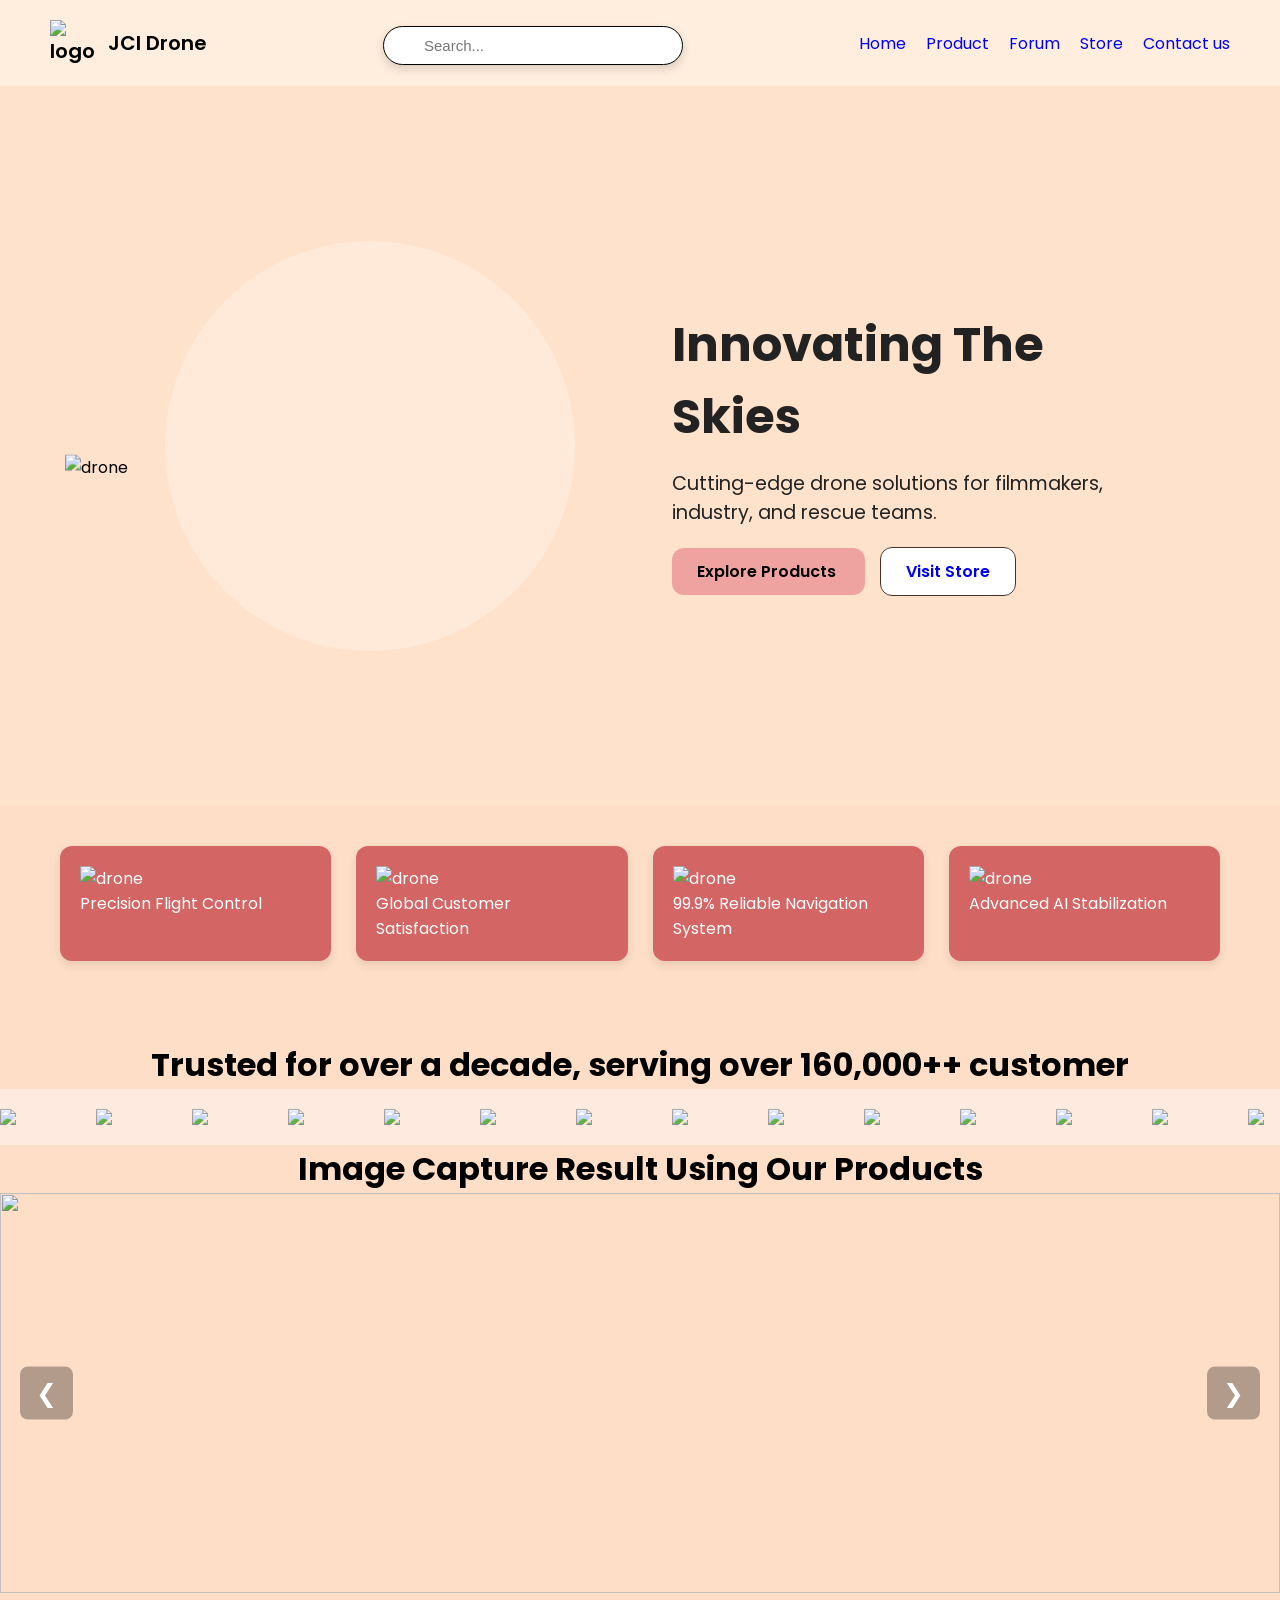
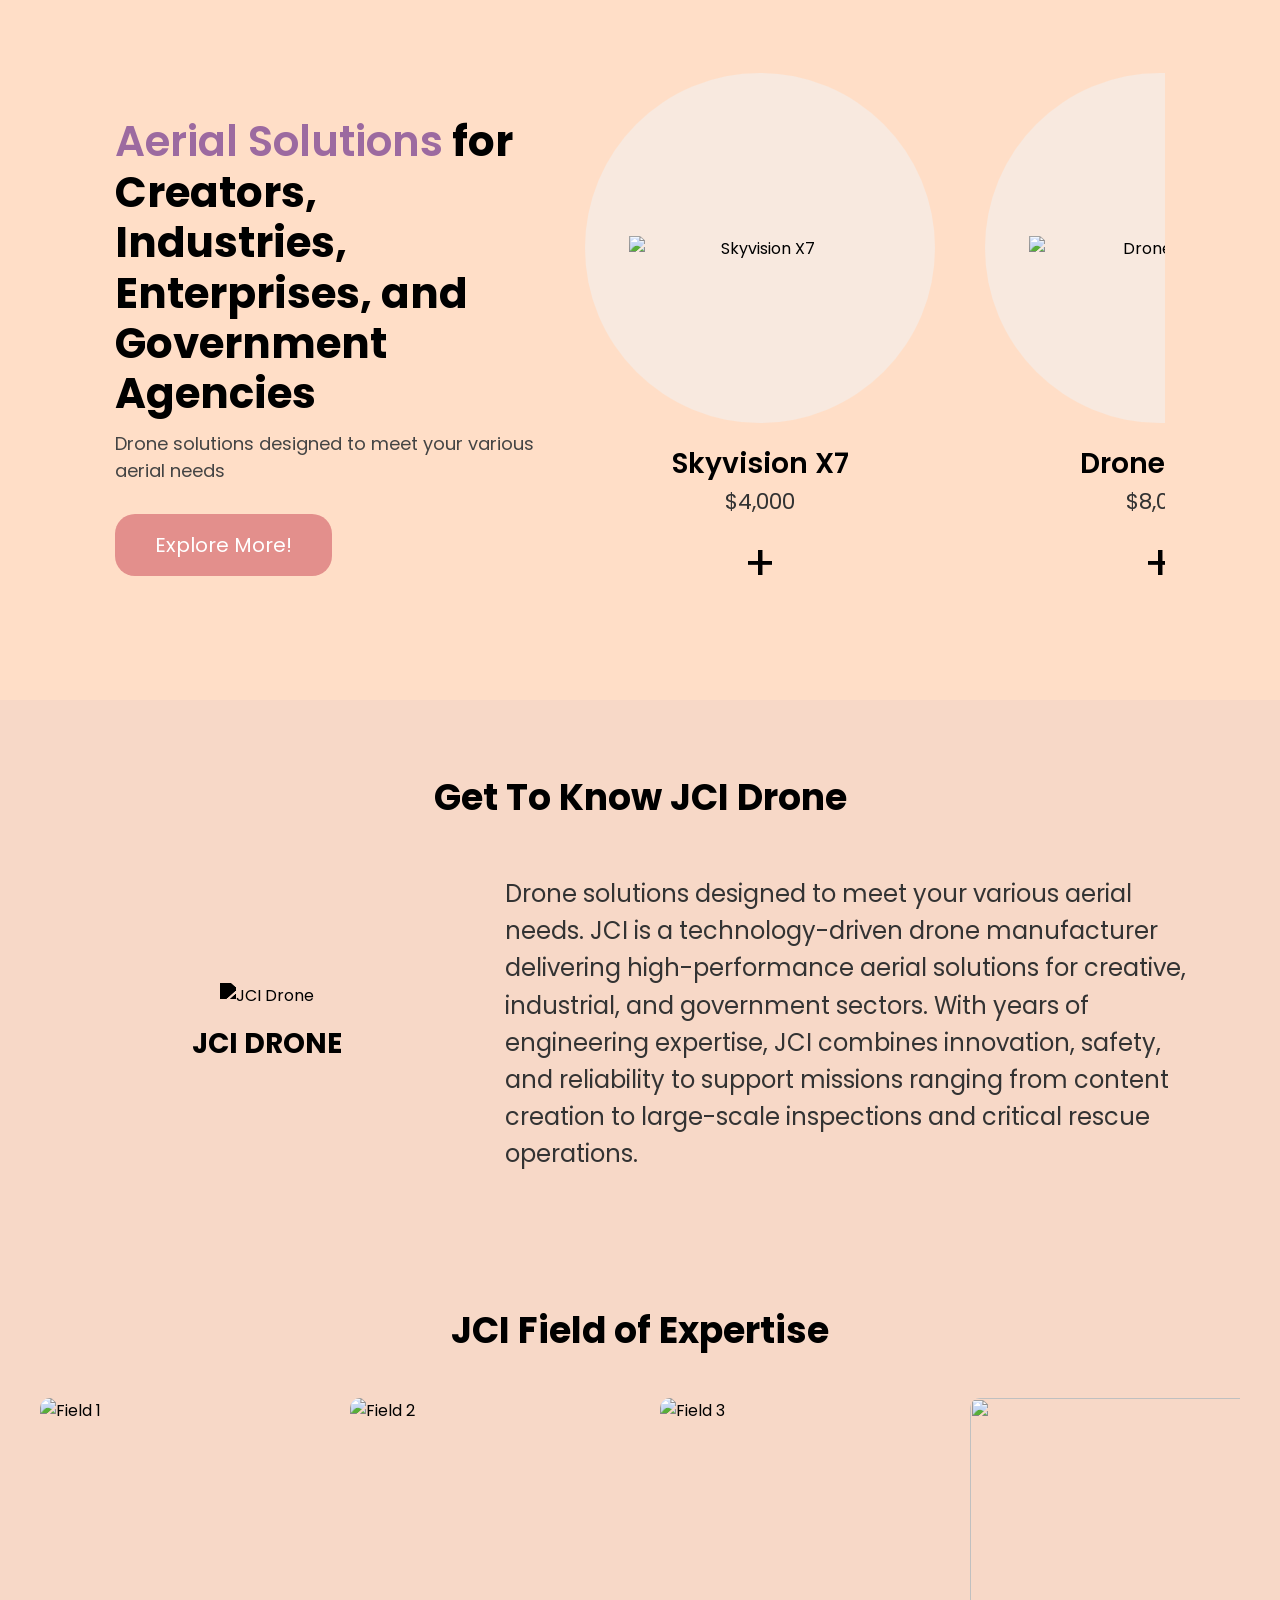
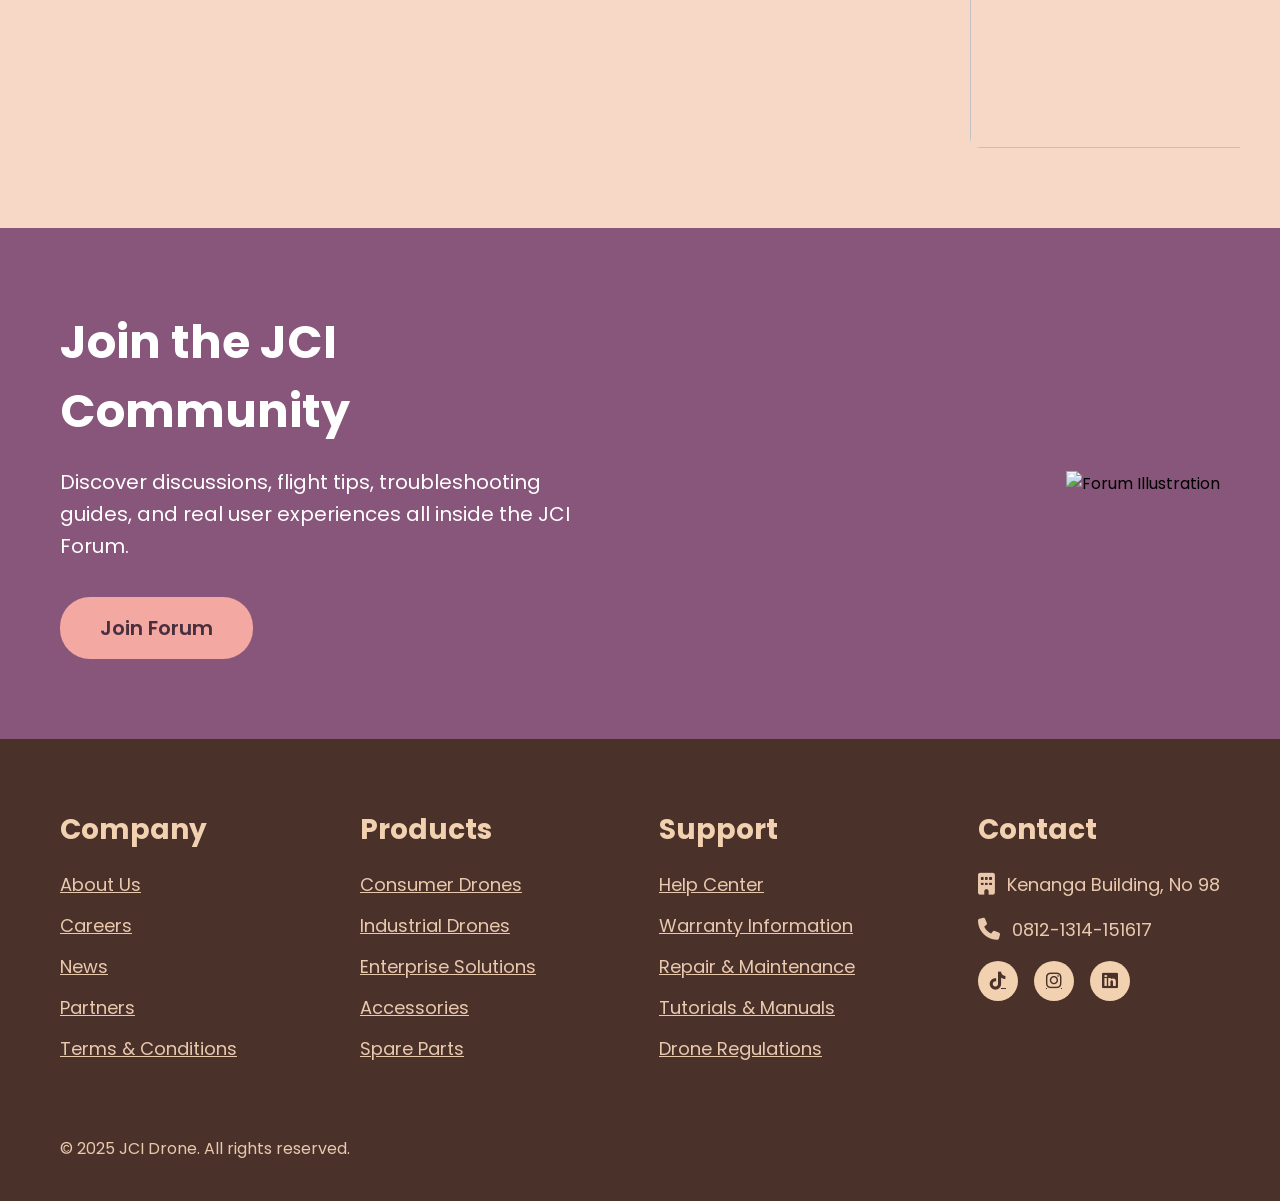
==== index.html @ e33dcf26 "Add files via upload" ====
<!DOCTYPE html>
<html lang="en">
<head>
    <meta charset="UTF-8">
    <meta name="viewport" content="width=device-width, initial-scale=1.0">
    <title>JCI Drone - Zahra</title>

    <link rel="stylesheet" href="style.css">
    <link rel="stylesheet" href="https://cdnjs.cloudflare.com/ajax/libs/font-awesome/6.5.0/css/all.min.css">
    <link rel="preconnect" href="https://fonts.googleapis.com">
    <link rel="preconnect" href="https://fonts.gstatic.com" crossorigin>
    <link href="https://fonts.googleapis.com/css2?family=Poppins:ital,wght@0,100;0,200;0,300;0,400;0,500;0,600;0,700;0,800;0,900;1,100;1,200;1,300;1,400;1,500;1,600;1,700;1,800;1,900&display=swap" rel="stylesheet">

</head>
<body>
    <nav class="navbar">
        <a href="index.html" class="logo">
            <img src="Asset/logodronewbg.png" alt="logo" width="50">
            JCI Drone
        </a>

        <input type="text" placeholder="Search..." class="search-bar">

        <ul class="navbar-nav" id="navbar">
            <li><a href="index.html" class="nav"> Home </a></li>
            <li><a href="product.html" class="nav"> Product </a></li>
            <li><a href="forum.html" class="nav"> Forum </a></li>
            <li><a href="store.html" class="nav"> Store </a></li>
            <li><a href="contactus.html" class="nav"> Contact us </a></li>
        </ul>

        <div class="toggle-menu" id="toggle-menu">
            <span></span>
            <span></span>
            <span></span>
        </div>
    </nav>

    <section class="hero-section">
        <div class="hero-left">
            <div class="circle-bg">
                <img src="Asset/dronewbg.png" class="hero-drone" alt="drone"> 
            </div>
        </div>

        <div class="hero-right">
            <h1>Innovating The Skies</h1>
            <p>Cutting-edge drone solutions for filmmakers, industry, and rescue teams.</p>
            <div class="hero-buttons">
                <a href="product.html" class="btn-primary"> Explore Products </a>
                <a href="store.html" class="btn-secondary"> Visit Store </a>
            </div>
        </div>
    </section>

    <div class="card-container">
        <div class="card">
            <img src="Asset/Icon Drone.png" class="card-drone" alt="drone">
            <p>Precision Flight Control</p>
        </div>
        <div class="card">
            <img src="Asset/icon star.png" class="card-drone" alt="drone">
            <p>Global Customer Satisfaction</p>
        </div>
        <div class="card">
            <img src="Asset/icon navigation.png" class="card-drone" alt="drone">
            <p>99.9% Reliable Navigation System</p>
        </div>
        <div class="card">
            <img src="Asset/icon stabilization.png" class="card-drone" alt="drone">
            <p>Advanced AI Stabilization</p>
        </div>
    </div>

    <div class="header-brand">
        <h1>Trusted for over a decade, serving over 160,000++ customer</h1>
        <br>
    </div>

    <div class="logo-scroll">
        <div class="scroll-track">
            <img src="Asset/logo 2.jpg">
            <img src="Asset/logo 3.jpg">
            <img src="Asset/logo 4.jpg">
            <img src="Asset/logo 5.jpg">
            <img src="Asset/logo 6.jpg">

            <img src="Asset/logo 2.jpg">
            <img src="Asset/logo 3.jpg">
            <img src="Asset/logo 4.jpg">
            <img src="Asset/logo 5.jpg">
            <img src="Asset/logo 6.jpg">

            <img src="Asset/logo 2.jpg">
            <img src="Asset/logo 3.jpg">
            <img src="Asset/logo 4.jpg">
            <img src="Asset/logo 5.jpg">
            <img src="Asset/logo 6.jpg">

            <img src="Asset/logo 2.jpg">
            <img src="Asset/logo 3.jpg">
            <img src="Asset/logo 4.jpg">
            <img src="Asset/logo 5.jpg">
            <img src="Asset/logo 6.jpg">
        </div>
    </div>

    <div class="header-brand">
        <h1>Image Capture Result Using Our Products</h1>
        <br>
    </div>

    <div class="image-slider">
        <button class="prev">❮</button>
        <img id="sliderImage" src="Asset/hasil foto drone 2.jpg">
        <button class="next">❯</button>
    </div>

    <section class="aerial-section">
        <div class="left-content">
            <h2><span>Aerial Solutions</span> for<br>
                Creators, Industries,<br>
                Enterprises, and<br>
                Government Agencies
            </h2>

            <p class="subtitle">
                Drone solutions designed to meet your various aerial needs
            </p>
            
            <a href="product.html" class="explore-btn">Explore More!</a>
        </div>
        
        <div class="product-slider">
            <div class="product-item">
                <div class="product-circle">
                    <img src="Asset/productdronewbg.png" alt="Skyvision X7">
                </div>

                <h3>Skyvision X7</h3>

                <p class="price">$4,000</p>
                
                <div class="plus-btn"> + </div>
            </div>

            <div class="product-item">
                <div class="product-circle">
                    <img src="Asset/productdrone3wbg.png" alt="Drone BS-9">
                </div>

                <h3>Drone BS-9</h3>

                <p class="price">$8,000</p>

                <div class="plus-btn"> + </div>
            </div>
        </div>
    </section>

    <section class="know-section">
        <h2 class="know-title">Get To Know JCI Drone</h2>
        
            <div class="know-content">
                <div class="know-left">
                    <img src="Asset/logodronewbg.png" alt="JCI Drone" class="know-icon">
                    <h3>JCI DRONE</h3>
                </div>

                <div class="know-right">
                    <p>
                        Drone solutions designed to meet your various aerial needs.
                        JCI is a technology-driven drone manufacturer delivering
                        high-performance aerial solutions for creative, industrial,
                        and government sectors. With years of engineering expertise,
                        JCI combines innovation, safety, and reliability to support
                        missions ranging from content creation to large-scale inspections
                        and critical rescue operations.
                    </p>
                </div>

            </div>
    </section>

    <section class="expertise-section">

        <h2 class="expertise-title">JCI Field of Expertise</h2>

        <div class="expertise-slider">

            <div class="expertise-item" onclick="openModal(1)">
                <img src="Asset/drone agriculture.jpg" alt="Field 1">
            </div>

            <div class="expertise-item" onclick="openModal(2)">
                <img src="Asset/drone filming.jpeg" alt="Field 2">
            </div>

            <div class="expertise-item" onclick="openModal(3)">
                <img src="Asset/drone industrial.jpg" alt="Field 3">
            </div>

            <div class="expertise-item" onclick="openModal(4)">
                <img src="Asset/drone mapping.jpeg"Field 4">
            </div>

            <div class="expertise-item" onclick="openModal(5)">
                <img src="Asset/drone rescue.jpg" alt="Field 5">
            </div>
        </div>
    </section>

    <div id="expertiseModal" class="modal">
        <div class="modal-content">
            <span class="close" onclick="closeModal()">&times;</span>
            <p id="modalText">Lorem ipsum...</p>
        </div>
    </div>

    <section class="join-community">
        <div class="join-wrapper">
            <div class="join-left">
                <img src="Asset/forum foto.jpg" alt="Forum Illustration">
            </div>

            <div class="join-right">
                <h2>Join the JCI Community</h2>
                <p>
                    Discover discussions, flight tips, troubleshooting guides, 
                    and real user experiences all inside the JCI Forum.
                </p>
                <a href="forum.html" class="join-btn">Join Forum</a>
            </div>
        </div>
    </section>

    <footer class="footer">
        <div class="footer-container">
            <div class="footer-column">
                <h3>Company</h3>
                <a href="#">About Us</a>
                <a href="#">Careers</a>
                <a href="#">News</a>
                <a href="#">Partners</a>
                <a href="#">Terms & Conditions</a>
            </div>

            <div class="footer-column">
                <h3>Products</h3>
                <a href="#">Consumer Drones</a>
                <a href="#">Industrial Drones</a>
                <a href="#">Enterprise Solutions</a>
                <a href="#">Accessories</a>
                <a href="#">Spare Parts</a>
            </div>

            <div class="footer-column">
                <h3>Support</h3>
                <a href="#">Help Center</a>
                <a href="#">Warranty Information</a>
                <a href="#">Repair & Maintenance</a>
                <a href="#">Tutorials & Manuals</a>
                <a href="#">Drone Regulations</a>
            </div>

            <div class="footer-column contact">
                <h3>Contact</h3>

                <div class="contact-item">
                    <i class="fas fa-building"></i>
                    <span>Kenanga Building, No 98</span>
                </div>

                <div class="contact-item">
                    <i class="fas fa-phone"></i>
                    <span>0812-1314-151617</span>
                </div>

                <div class="social-icons">
                    <a href="#"><i class="fab fa-tiktok"></i></a>
                    <a href="#"><i class="fab fa-instagram"></i></a>
                    <a href="#"><i class="fab fa-linkedin"></i></a>
                </div>
            </div>
        </div>
        
        <p class="copyright">© 2025 JCI Drone. All rights reserved.</p>
    </footer>


    <script src="main.js"></script>
</body>
</html>
---- style.css ----
*{
    margin: 0;
    padding: 0;
    box-sizing: border-box;
}

.navbar{
    background-color: #ffeede;
    display: flex;
    justify-content: space-between;
    align-items: center;
    gap: 50px;
    padding: 20px 50px;
    position: relative;
    z-index: 9999;
}

a {
    text-decoration: none;
}

.logo {
    display: flex;
    align-items: center;
    gap: 8px;
    font-family: "Poppins", sans-serif;
    font-size: 20px;
    font-weight: 600;
    color: black;
}

.search-bar {
    padding: 10px 15px 10px 40px;
    width: 300px;
    border-radius: 30px;
    border: 1px solid #000;
    outline: none;
    background: url('Asset/iconSearch.png') no-repeat 12px center;
    background-color: white;
    background-size: 18px;
    box-shadow: 0 4px 10px rgba(0,0,0,0.15);
    margin-top: 5px;
}

.navbar-nav {
    list-style: none;
    display: flex;
    align-items: center;
    gap: 20px;
}

.toggle-menu{
    display: none;
}

.hero-section {
    display: flex;
    align-items: center;
    justify-content: space-between;
    padding: 5rem 9%;
    min-height: 80vh;
    position: relative;

    background-image: url('Asset/background.jpg');
    background-size: cover;
    background-position: center;
    position: relative;
    z-index: 1;
}

.hero-section::after {
    content: "";
    position: absolute;
    inset: 0;
    background: rgba(255, 232, 212, 0.4);
    backdrop-filter: blur(1px);
    z-index: 1;
}

.hero-left{
    width: 50%;
    position: relative;
    z-index: 2;
}

.circle-bg {
    width: 410px;
    height: 410px;
    background: rgba(255,255,255,0.25);
    border-radius: 50%;
    position: absolute;
    left: 50px;
    top: 50%;
    transform: translateY(-50%);
}

.hero-drone {
  position: absolute;
  left: -100px;
  top: 55%;
  transform: translateY(-50%);
  width: 600px;
  object-fit: contain;
  z-index: 3;
}

.hero-right {
  width: 50%;
  z-index: 2;
  padding-left: 2rem;
  color: #222;
}

.hero-right h1 {
  font-size: 3rem;
  font-weight: 700;
  margin-bottom: 1rem;
}

.hero-right p {
  font-size: 1.2rem;
  max-width: 450px;
  margin-bottom: 2rem;
}

.btn-primary {
    background: #d46565;
    padding: 12px 25px;
    border-radius: 12px;
    color: white;
    font-weight: 600;
    margin-right: 15px;
}

.btn-secondary {
    background: white;
    border: 1px solid #483129;
    padding: 12px 25px;
    border-radius: 12px;
    font-weight:600;
}

body {
    margin: 0;
    background: #ffdec7;
    font-family: "Poppins", sans-serif;
    align-items: center;
}

.card-container{
  display: grid;
  grid-template-columns: repeat(4, 1fr); 
  gap: 25px;
  max-width: 1200px;
  margin: 40px auto 80px auto;
  padding: 0 20px;

}

.card {
  background-color: #d46565;
  border-radius: 12px;
  padding: 20px;
  box-shadow: 0px 4px 10px rgba(0,0,0,0.1);
  color: white;
}

.card-content{
  padding: 10px;
}

.card-content h3{
  font-size: 28px;
  margin-bottom: 8px;
}

.card-content p {
  color: white;
  font-size: 15px;
  line-height: 1.3;
}

.header-brand{
  width: 100%;
  display: flex;
  justify-content: center;
  align-items: center;     
  text-align: center;
  font-family: "Poppins", sans-serif;
}

.logo-scroll {
  overflow: hidden;
  width: 100%;
  background: #FFEAE0;
  padding: 20px 0;
}

.scroll-track {
  display: flex;
  gap: 80px;
  animation: scroll 15s linear infinite;
}

.scroll-track img {
  width: 120px;
  height: auto;
  opacity: .9;
  transition: .2s;
}

.scroll-track img:hover {
  transform: scale(1.1);
  opacity: 1;
}

@keyframes scroll {
  0% { transform: translateX(0); }
  100% { transform: translateX(-50%); }
}


.image-slider {
  width: 100%;
  height: 400px;
  position: relative;
}

.image-slider img {
  width: 100%;
  height: 100%;
  object-fit: cover;
  transition: .3s;
}

.image-slider button {
  position: absolute;
  top: 50%;
  transform: translateY(-50%);
  padding: 12px 16px;
  background: rgba(0,0,0,.3);
  border: none;
  color: white;
  font-size: 25px;
  cursor: pointer;
  border-radius: 8px;
}

.prev {
    left: 20px;
}

.next{
    right: 20px;
}

.left-content {
    max-width: 420px;
    flex: 1;
}

.left-content h2 {
    font-size: 42px;
    line-height: 1.2;
    color: #000;
}

.left-content h2 span {
    color: #9c6aa0;
    font-weight: 600;
}

.subtitle {
    margin-top: 25px;
    font-size: 20px;
    color: #444;
}

.explore-btn {
    display: inline-block;
    margin-top: 30px;
    background: #e38f8c;
    padding: 16px 40px;
    border-radius: 20px;
    color: white;
    font-size: 20px;
    text-decoration: none;
    transition: 0.3s;
}

.explore-btn:hover {
    background: #d27674;
}

.product-slider {
    display: flex;
    overflow-x: auto;
    gap: 50px;
    scroll-snap-type: x mandatory;
    padding-bottom: 20px;
    width: 60%;
    flex: 1;
}

.product-slider::-webkit-scrollbar {
    display: none;
}

/* ====== PRODUCT ITEM ====== */
.product-item {
    text-align: center;
    scroll-snap-align: center;
    min-width: 350px;
}

.product-circle {
    background: #f8e9df;
    width: 350px;
    height: 350px;
    border-radius: 50%;
    display: flex;
    justify-content: center;
    align-items: center;
    overflow: hidden;
    transition: 0.3s ease;
}

.product-circle img {
    width: 75%;
    transition: 0.4s ease;
}

.product-circle:hover {
    transform: scale(1.05);
    box-shadow: 0 10px 25px rgba(0,0,0,0.15);
}

.product-circle:hover img {
    transform: scale(1.15);
}

.product-item h3 {
    margin-top: 20px;
    font-size: 28px;
    font-weight: 600;
}

.price {
    font-size: 22px;
    color: #333;
}

.plus-btn {
    font-size: 48px;
    margin-top: 10px;
    cursor: pointer;
    transition: 0.3s;
}

.plus-btn:hover {
    transform: scale(1.2);
}

.aerial-section {
    display: flex;
    justify-content: space-between;
    align-items: center;
    gap: 50px;
    padding: 80px 9%;
}

.know-section {
    background: #f7d8c7;
    padding: 70px 80px;
}

.know-title {
    text-align: center;
    font-size: 36px;
    font-weight: 700;
    margin-bottom: 50px;
}

.know-content {
    display: flex;
    align-items: center;
    gap: 50px;
}

.know-left {
    text-align: center;
    width: 35%;
}

.know-icon {
    width: 260px;
    max-width: 100%;
    filter: brightness(0);
}

.know-left h3 {
    font-size: 28px;
    margin-top: 15px;
    font-weight: 700;
}

.know-right {
    width: 65%;
}

.know-right p {
    font-size: 24px;
    line-height: 1.55;
    color: #333;
}

.expertise-section {
    background: #f7d8c7;
    padding: 60px 40px;
}

.expertise-title {
    text-align: center;
    font-size: 36px;
    font-weight: 700;
    margin-bottom: 40px;
}

.expertise-slider {
    display: flex;
    overflow-x: auto;
    gap: 30px;
    scroll-snap-type: x mandatory;
    padding-bottom: 20px;
}

.expertise-slider::-webkit-scrollbar {
    display: none;
}

.expertise-item {
    min-width: 280px;
    height: 350px;
    scroll-snap-align: center;
    border-radius: 10px;
    overflow: hidden;
    cursor: pointer;
    transition: 0.3s ease;
}

.expertise-item img {
    width: 100%;
    height: 100%;
    object-fit: cover;
    transition: 0.3s;
}

.expertise-item:hover img {
    transform: scale(1.08);
}

.modal {
    position: fixed;
    top: 0;
    left: 0;
    width: 100%;
    height: 100%;
    display: none;
    justify-content: center;
    align-items: center;
    background: rgba(0,0,0,0.6);
    backdrop-filter: blur(3px);
    z-index: 999;
}

.modal-content {
    width: 80%;
    max-width: 500px;
    background: white;
    padding: 25px;
    border-radius: 14px;
    text-align: center;
    animation: popIn 0.3s ease;
}

@keyframes popIn {
    from { transform: scale(0.7); opacity: 0; }
    to { transform: scale(1); opacity: 1; }
}

.close {
    font-size: 32px;
    float: right;
    cursor: pointer;
    margin-top: -10px;
}

.join-community {
    background: #87567A;
    padding: 80px 60px;
}

.join-wrapper {
    display: flex;
    align-items: center;
    justify-content: space-between;
    gap: 40px;
    max-width: 1300px;
    margin: auto;
    flex-direction: row-reverse;
}

.join-left img {
    width: 100%;
    max-width: 520px;
    object-fit: cover;
}

.join-right {
    color: white;
    max-width: 550px;
}

.join-right h2 {
    font-size: 46px;
    font-weight: 700;
    margin-bottom: 20px;
}

.join-right p {
    font-size: 20px;
    line-height: 1.6;
    margin-bottom: 35px;
}

.join-btn {
    display: inline-block;
    background: #F3A9A1;
    color: #4a2f3f;
    padding: 16px 40px;
    border-radius: 30px;
    font-size: 20px;
    font-weight: 600;
    text-decoration: none;
    transition: 0.3s ease;
}

.join-btn:hover {
    background: #f8b8b0;
}

.footer {
    background: #4A322A;
    padding: 70px 60px 40px;
    color: #E9C8AE;
    font-family: 'Poppins', sans-serif;
}

.footer-container {
    display: flex;
    justify-content: space-between;
    flex-wrap: wrap;
    max-width: 1300px;
    margin: auto;
    gap: 60px;
}

.footer-column h3 {
    font-size: 28px;
    font-weight: 700;
    margin-bottom: 20px;
    color: #F2D1B0;
}

.footer-column a {
    display: block;
    margin-bottom: 14px;
    color: #E9C8AE;
    text-decoration: underline;
    font-size: 18px;
    transition: 0.25s ease;
}

.footer-column a:hover {
    color: #ffffff;
}

.contact-item {
    display: flex;
    align-items: center;
    gap: 12px;
    margin-bottom: 18px;
    font-size: 18px;
}

.contact-item i {
    font-size: 22px;
}

.social-icons {
    display: flex;
    gap: 16px;
    margin-top: 10px;
}

.social-icons a {
    width: 40px;
    height: 40px;
    background: #F2D1B0;
    color: #4A322A;
    display: flex;
    justify-content: center;
    align-items: center;
    border-radius: 50%;
    font-size: 18px;
    transition: 0.3s ease;
}

.social-icons a:hover {
    transform: scale(1.1);
    background: #fff2e6;
}

.footer .copyright {
    text-align: left;
    margin-top: 60px;
    font-size: 16px;
    color: #E9C8AE;
}

.info-item i {
    margin-right: 10px;
    color: #444;
    font-size: 18px;
}

/* .contact-container {
    display: flex;
    min-height: 100vh;
}

.contact-left {
    width: 50%;
    padding: 70px 60px;
}

.contact-left h1 {
    font-size: 55px;
    margin: 0;
}

.contact-left p {
    font-size: 20px;
    margin-top: 15px;
}

.info-item {
    margin-top: 18px;
    font-size: 18px;
}

.sub-title {
    margin-top: 40px;
    font-size: 28px;
}

.sub-desc {
    font-size: 18px;
    margin-top: 8px;
}

.contact-right {
    width: 50%;
    background: #7B4F73;
    color: white;
    padding: 60px;
    border-radius: 30px 0 0 30px;
}

.contact-right h2 {
    font-size: 45px;
    margin: 0;
}

.contact-right p {
    margin-top: 10px;
    font-size: 20px;
    opacity: 0.9;
}

form {
    margin-top: 35px;
}

.row {
    display: flex;
    gap: 15px;
}

input, select, textarea {
    width: 100%;
    padding: 14px;
    border-radius: 12px;
    border: none;
    margin-top: 18px;
    font-size: 16px;
    font-family: inherit;
}

textarea {
    height: 140px;
    resize: none;
}

.tos {
    display: flex;
    align-items: center;
    margin-top: 15px;
}

.submit-btn {
    width: 100%;
    margin-top: 22px;
    padding: 16px;
    background: #F3B8A4;
    color: #000;
    font-weight: bold;
    border-radius: 14px;
    border: none;
    cursor: pointer;
    font-size: 17px;
}

.submit-btn:hover {
    opacity: 0.9;
}

.tos-info {
    margin-top: 15px;
    font-size: 14px;
    opacity: 0.8;
} */

/* .contact-container {
    display: flex;
    justify-content: space-between;
    gap: 40px;
}

/* LEFT SIDE */
/* .left-side {
    width: 45%;
} */

/* .left-side h1 {
    font-size: 50px;
    font-weight: 700;
}

.left-side p {
    margin: 10px 0 20px;
    font-size: 16px;
}

.info {
    margin-bottom: 12px;
    font-size: 16px;
    display: flex;
    align-items: center;
    gap: 10px;
}

.info i {
    font-size: 18px;
}

.sub-info {
    margin-top: 40px;
    display: flex;
    justify-content: space-between;
}

.sub-info div {
    width: 45%;
}

.sub-info h3 {
    font-size: 20px;
    margin-bottom: 8px;
}

/* FORM BOX */
/* .form-box {
    width: 45%;
    background: #744b75;
    padding: 40px;
    border-radius: 25px;
    color: white;
} */

/* .form-box h2 {
    font-size: 35px;
}

.row {
    display: flex;
    gap: 15px;
    margin-top: 20px;
}

.row.single {
    flex-direction: column;
}

input, textarea {
    width: 100%;
    padding: 15px;
    border-radius: 30px;
    border: none;
    font-size: 15px;
} */

/* textarea {
    border-radius: 20px;
    height: 120px;
    margin-top: 20px;
}

.char-count {
    text-align: right;
    margin-top: 5px;
    font-size: 13px;
} */

/* .check {
    display: flex;
    align-items: center;
    gap: 10px;
    margin: 20px 0;
} */

/* .submit-btn {
    width: 100%;
    padding: 15px;
    border-radius: 30px;
    border: none;
    background: #f4b7a1;
    font-size: 18px;
    cursor: pointer;
    margin-top: 10px;
} */

/* .result {
    margin-top: 15px;
    font-weight: 600;
    text-align: center;
    display: block; 
    min-height: 20px; 
}  */

.contact-wrapper {
    display: flex;
    gap: 40px;
    max-width: 1200px;
    padding: 40px;
    margin: auto;
}

.contact-info {
    width: 45%;
}

.contact-info h1 {
    font-size: 36px;
    font-weight: 700;
}

.info-item {
    margin: 12px 0;
    font-size: 16px;
    display: flex;
    align-items: center;
    gap: 10px;
}

.highlight-box {
    background: #f0f5ff;
    padding: 18px;
    border-radius: 10px;
    margin-top: 20px;
}

.contact-card {
    width: 55%;
    padding: 30px;
    background: white;
    border-radius: 14px;
    box-shadow: 0 4px 15px rgba(0,0,0,0.1);
}

.input-group {
    margin-bottom: 15px;
    display: flex;
    flex-direction: column;
}

.input-group label {
    font-size: 14px;
    margin-bottom: 5px;
}

input, textarea {
    padding: 12px;
    border-radius: 8px;
    border: 1px solid #ccc;
    font-size: 15px;
}

textarea {
    height: 120px;
    resize: none;
}

.char-count {
    text-align: right;
    font-size: 13px;
    color: #666;
}

.checkbox {
    display: flex;
    align-items: center;
    gap: 8px;
    margin: 12px 0;
}

.btn-send {
    width: 100%;
    padding: 12px;
    background: #1a1a1a;
    color: white;
    font-size: 16px;
    border-radius: 8px;
    border: none;
    cursor: pointer;
}

.result {
    margin-top: 12px;
    font-weight: 600;
}

.warning {
  color: red;
  font-size: 12px;
  margin-top: 5px;
  display: block;
}


.location-section {
    background: #f8d2b7;
    padding: 80px 6%;
}

.location-container {
    display: flex;
    align-items: center;
    justify-content: space-between;
    gap: 60px;
    flex-wrap: wrap;
}

.map-box {
    flex: 1;
    min-width: 330px;
}

.map-box iframe {
    width: 100%;
    height: 420px;
    border: 0;
    border-radius: 25px;
    box-shadow: 0px 4px 20px rgba(0,0,0,0.1);
}

.location-text {
    flex: 1;
    min-width: 300px;
}

.location-text h3 {
    font-size: 22px;
    font-weight: 500;
    margin-bottom: 10px;
}

.location-text h1 {
    font-size: 42px;
    font-weight: 800;
    margin-bottom: 30px;
}

.see-map-btn {
    display: inline-block;
    background: white;
    padding: 15px 35px;
    border-radius: 50px;
    color: black;
    font-size: 18px;
    font-weight: 600;
    border: 2px solid #d4c4b9;
    transition: 0.25s ease;
}

.see-map-btn:hover {
    transform: translateY(-3px);
    box-shadow: 0px 6px 15px rgba(0,0,0,0.15);
}

.download-section {
  display: flex;
  justify-content: space-between;
  align-items: center;
  padding: 30px;
  gap: 15px;
}

.left-column h2 {
  font-size: 20px;
}

.left-column p {
  font-size: 14px;
  color: #555;
}

.store-buttons {
    display: flex;
    gap: 15px;
    flex-wrap: wrap;
}

.store-buttons img {
  width: 120px;
  cursor: pointer;
  transition: 0.2s;
}

.store-buttons img:hover {
  transform: scale(1.03);
}

.mockup {
  width: 60%;        
  max-width: 220px;  
}

.e-commerce {
    display: flex;
    align-items: center;
    padding: 25px;
}

.left-column h1 {
    font-size: 26px;
}

.left-column p {
    font-size: 14px;
    color: #555;
}

.store-buttons {
    margin-top: 20px;
    display: flex;
    gap: 25px;
    flex-wrap: wrap; 
}

.store-box {
    width: 180px;
    height: 100px;         
    border-radius: 12px;
    overflow: hidden;      
    cursor: pointer;
    box-shadow: 0 3px 10px rgba(0,0,0,0.1);
    transition: 0.2s;
}

.store-box img {
    width: 100%;
    height: 100%;
    object-fit: cover;    
}

.store-box span {
    font-size: 14px;
    font-weight: 600;
    color: #333;
}

.product-hero {
    position: relative;
    height: 100vh;
    overflow: hidden;
}

.hero-bg {
    background: url("bg.jpg") center/cover no-repeat;
    width: 100%;
    height: 100%;
    filter: brightness(80%);
    position: absolute;
}

.drone-slider {
    position: absolute;
    width: 70%;
    height: 70%;
    top: 50%;
    left: 50%;
    transform: translate(-50%, -50%);
    border-radius: 50%;
    background: rgba(255, 255, 255, 0.22);
    backdrop-filter: blur(5px);
    display: flex;
    justify-

.drone {
    position: absolute;
    width: 330px;
    opacity: 0;
    animation: slideCycle 0.9s infinite ease-in-out;
}

.d1 { animation-delay: 0s; }
.d2 { animation-delay: 0.3s; }
.d3 { animation-delay: 0.6s; }

@keyframes slideCycle {
    0% {
        transform: translateX(-250px) scale(0.3);
        opacity: 0;
    }
    20% {
        opacity: 1;
        transform: translateX(-100px) scale(0.6);
    }
    50% {
        opacity: 1;
        transform: translateX(0) scale(1);
    }
    80% {
        opacity: 1;
        transform: translateX(120px) scale(0.6);
    }
    100% {
        opacity: 0;
        transform: translateX(250px) scale(0.3);
    }
}
content: center;
    align-items: center;
}


.product-hero {
  position: relative;
  padding: 80px 0;
  overflow: hidden;
  background: #8b597b;
  color: #fff;
  font-family: "Inter", sans-serif;
}

.hero-inner {
  max-width: 1300px;
  margin: 0 auto;
  padding: 0 40px;
  display: flex;
  align-items: center;
  justify-content: space-between;
  gap: 60px;
}

.hero-media {
  flex: 1;
  position: relative;
}

.media-stage {
  position: relative;
}

.media-item.main {
  width: 100%;
  max-width: 580px;
  display: block;
  filter: drop-shadow(0 20px 40px rgba(0,0,0,0.6));
  animation: float 5s ease-in-out infinite;
}

.media-item.accent {
  position: absolute;
  width: 180px;
  opacity: 0.3;
  filter: blur(2px);
  animation: accentFloat 6s ease-in-out infinite;
}

.media-item.accent.a1 { top: -40px; right: -40px; }
.media-item.accent.a2 { bottom: -40px; left: -40px; }

@keyframes float {
  0%,100% { transform: translateY(0); }
  50% { transform: translateY(-12px); }
}

@keyframes accentFloat {
  0%,100% { transform: translateY(0) rotate(0deg); }
  50% { transform: translateY(10px) rotate(3deg); }
}

.hero-content {
  flex: 1;
}

.kicker {
  font-size: 14px;
  letter-spacing: 1.5px;
  color: white;
  text-transform: uppercase;
  display: block;
  margin-bottom: 8px;
}

.hero-title {
  font-size: 48px;
  font-weight: 700;
  margin-bottom: 20px;
  line-height: 1.1;
}

.hero-lead {
  font-size: 18px;
  color: #dfe3e6;
  margin-bottom: 24px;
  max-width: 420px;
}


.hero-features {
  display: flex;
  gap: 14px;
  margin: 24px 0;
  padding: 0;
  list-style: none;
}

.hero-features li {
  padding: 6px 12px;
  background: rgba(255,255,255,0.08);
  border-radius: 8px;
  font-size: 14px;
  backdrop-filter: blur(6px);
}

.hero-ctas {
  margin: 30px 0 20px;
  display: flex;
  gap: 16px;
}

.btn {
  padding: 12px 26px;
  border-radius: 10px;
  font-weight: 600;
  text-decoration: none;
  transition: 0.25s ease;
  display: inline-block;
}

.btn-primary {
  background: #efa3a0;
  color: #000;
}

.btn-primary:hover {
  background: #efa3a0;
}

.btn-outline {
  border: 1px solid #efa3a0;
  color: #efa3a0;
}

.btn-outline:hover {
  background: rgba(77,208,255,0.15);
}

.hero-meta {
  margin-top: 16px;
  font-size: 15px;
  opacity: 0.85;
  display: flex;
  gap: 18px;
}

.hero-meta .price {
  font-weight: 700;
}

.hero-decor .shape {
  position: absolute;
  border-radius: 50%;
  filter: blur(80px);
}

.shape-1 {
  width: 300px;
  height: 300px;
  background: #4dd0ff30;
  top: -140px;
  left: -120px;
}

.shape-2 {
  width: 260px;
  height: 260px;
  background: #4dd0ff20;
  bottom: -100px;
  right: -80px;
}

.product-section {
    padding: 40px 80px;
    text-align: center;
}

.product-section h1 {
    font-size: 42px;
    margin: 0;
    font-weight: 700;
}

.product-section h1 span {
    color: #a06dd4;
}

.subtitle {
    margin-top: 10px;
    color: #444;
    font-size: 18px;
}

.category-buttons {
    margin: 30px 0;
    display: flex;
    gap: 15px;
    justify-content: center;
    flex-wrap: wrap;
    position: relative;
    z-index: 20;
}

.cat-btn {
    padding: 12px 28px;
    font-size: 16px;
    border: 2px solid #333;
    background: white;
    border-radius: 40px;
    cursor: pointer;
    transition: 0.3s;
    position: relative;
    z-index: 10;
}

.cat-btn.active {
    background: #5c3d2e;
    color: white;
    border-color: #5c3d2e;
}

.cat-btn:hover {
    transform: scale(1.05);
}

.product-grid {
    margin-top: 30px;
    display: grid;
    grid-template-columns: repeat(auto-fit, minmax(310px, 1fr));
    gap: 25px;
}

.product-card {
    position: relative;
    overflow: visible;
    background: #f1b9a7;
    padding: 25px;
    border-radius: 20px;
    display: flex;
    flex-direction: column;
    align-items: center;
}

.product-card img {
    width: 70%;
    margin: 20px 0;
}

.product-card .type {
    color: #333;
    margin: 0;
}

.product-actions {
    position: absolute;
    bottom: 15px;
    left: 50%;
    transform: translateX(-50%);
    display: flex;
    gap: 10px;
    opacity: 0;
    pointer-events: none;
    transition: 0.3s ease;
    z-index: 50; 
}

.product-card:hover .product-actions {
    opacity: 1;
    pointer-events: auto;
}

.product-card img {
    position: relative;
    z-index: 10;   
}

.detail-btn,
.buy-btn {
    padding: 8px 18px;
    border-radius: 8px;
    border: none;
    cursor: pointer;
}

.detail-btn {
    background: #333;
    color: #fff;
}

.buy-btn {
    background: #ff8800;
    color: #fff;
}

.product-card .price {
    font-weight: 700;
    margin: 8px 0;
}

.actions {
    margin-top: 15px;
    display: flex;
    gap: 15px;
}

.detail,
.buy {
    padding: 10px 25px;
    border-radius: 35px;
    border: none;
    cursor: pointer;
    font-size: 15px;
}

.detail {
    background: white;
    border: 2px solid #333;
}

.buy {
    background: #5c3d2e;
    color: white;
}

.forum
 {
    background: #F2B7A0;
    padding: 70px 0;
    text-align: center;
}

.forum-header h1 {
    font-size: 60px;
    margin: 0;
    font-weight: 700;
    text-align: center;
    display: flex;
    flex-direction: column;
    align-items: center;
    background-color: #efa3ae;
}

.forum-header p {
    font-size: 20px;
    margin-top: 10px;
    text-align: center;
}

.favorite-discussion {
    padding: 60px 40px;
    background: #FCE0C7;
}

.favorite-discussion h2 {
    text-align: center;
    font-size: 32px;
    margin-bottom: 35px;
}

.discussion-scroll {
    display: flex;
    gap: 25px;
    overflow-x: auto;
    padding-bottom: 20px;
    scroll-snap-type: x mandatory;
}

.discussion-scroll::-webkit-scrollbar {
    height: 7px;
}
.discussion-scroll::-webkit-scrollbar-thumb {
    background: #cbb29f;
    border-radius: 10px;
}

.discussion-card {
    min-width: 430px;
    background: #fff;
    padding: 25px;
    border-radius: 22px;
    border: 2px solid #b89e8c;
    scroll-snap-align: start;
    position: relative;
}

.user-info {
    display: flex;
    align-items: center;
    gap: 15px;
}

.user-info img {
    width: 60px;
    height: 60px;
    border-radius: 50%;
    object-fit: cover;
    background: #ddd;
}

.user-info h4 {
    margin: 0;
    font-size: 18px;
    font-weight: 600;
}

.meta {
    display: flex;
    gap: 15px;
    font-size: 14px;
    color: #777;
}

.meta span {
    display: flex;
    align-items: center;
    gap: 4px;
}

.date {
    font-size: 13px;
    color: #888;
}

.discussion-card h3 {
    margin-top: 20px;
    font-size: 22px;
    font-weight: 700;
}


.desc {
    margin-top: 8px;
    font-size: 16px;
    color: #444;
}

.comment-count {
    position: absolute;
    right: 25px;
    bottom: 20px;
    font-size: 15px;
    display: flex;
    align-items: center;
    gap: 5px;
    color: #555;
}

.forum-actions {
    padding: 30px 40px;
    display: flex;
    justify-content: space-between;
    align-items: center;
    background: #FFF9F4;
    border-top: 1px solid #e6d2c4;
    flex-wrap: wrap;
    gap: 20px;
}


.make-post-btn {
    background: #F2B7A0;
    border: none;
    padding: 12px 22px;
    border-radius: 12px;
    font-size: 16px;
    display: flex;
    align-items: center;
    gap: 8px;
    cursor: pointer;
    font-weight: 600;
    transition: 0.3s;
}

.make-post-btn:hover {
    background: #e5a28a;
}

.make-post-btn .material-symbols-rounded {
    font-size: 20px;
}

.actions-right {
    display: flex;
    gap: 25px;
    flex-wrap: wrap;
}

.filter-box {
    display: flex;
    flex-direction: column;
    font-size: 14px;
}

.filter-box label {
    margin-bottom: 5px;
    color: #444;
    font-weight: 500;
}

.filter-box select {
    padding: 10px 14px;
    border-radius: 10px;
    border: 1px solid #c8b4a1;
    font-size: 15px;
    outline: none;
    background-color: white;
}


.forum-post-list {
    padding: 4px;
    background: #FFF4EB;
}

.post-card {
    background: #fff;
    border-radius: 18px;
    padding: 22px;
    border: 2px solid #d6c0ad;
    margin-bottom: 25px;
}

.post-top {
    display: flex;
    align-items: center;
    gap: 15px;
}

.post-top img {
    width: 55px;
    height: 55px;
    border-radius: 50%;
    object-fit: cover;
}

.post-user h4 {
    margin: 0;
    font-size: 17px;
    display: flex;
    align-items: center;
    gap: 4px;
}

.post-user .verified {
    font-size: 18px;
    color: #2a6ff0;
}

.post-user .date {
    margin: 3px 0 0;
    font-size: 13px;
    color: #777;
}

.post-title {
    margin-top: 18px;
    font-size: 21px;
    font-weight: 700;
}

.post-desc {
    margin: 8px 0 15px;
    font-size: 15px;
    color: #555;
}

.post-bottom {
    display: flex;
    gap: 20px;
    font-size: 14px;
    color: #666;
}

.post-bottom span {
    display: flex;
    align-items: center;
    gap: 5px;
}



@media (max-width: 768px) {
    .forum-post-list {
        padding: 25px;
    }

    .post-card {
        padding: 18px;
    }

    .post-title {
        font-size: 18px;
    }

    .search-bar{
        display: none;
    }

    .toggle-menu{
        display: flex;
        flex-direction: column;
        gap: 8px;
        cursor: pointer;
    }

    .toggle-menu span{
        display: block;
        background-color: #000;
        height: 3px;
        width: 30px;
    }

    .navbar-nav {
        flex-direction: column;
        position: fixed;
        right: 0;
        top: -300px;
        width: 100%;
        padding: 30px 0;
        background: #ffeede;
        transition: .3s;
        z-index: 9999;
    }

    .navbar-nav.show {
        top: 70px;
    }

    .circle-bg,
    .hero-drone {
        position: relative;
        left: 50%;
        transform: translateX(-50%);
    }

    .circle-bg {
        width: 300px;
        height: 300px;
        margin: 8-px auto 0 auto;
        top: 0;
    }

    .hero-drone {
        width: 400px;
        margin-top: 70px;
        margin-left: -10px;
        top: 0;
    }

    .hero-section {
        flex-direction: column;
        text-align: center;
        padding: 3rem 5%;
    }

    .hero-left, .hero-right {
        width: 100%;
    }

    .card-container {
    grid-template-columns: repeat(2, 1fr);
    }

    .left-content h2 {
        font-size: 32px;
    }

    .subtitle {
        font-size: 18px;
    }

    .product-item {
        min-width: 280px;
    }

    .product-circle {
        width: 280px;
        height: 280px;
    }

    .product-item h3 {
        font-size: 22px;
    }

    .price {
        font-size: 18px;
    }

    .plus-btn {
        font-size: 38px;
    }

    .aerial-section {
        flex-direction: column;
        text-align: center;
        padding: 40px 5%;
    }

    .product-slider {
        width: 100%;
    }

    .left-content {
        max-width: 100%;
    }

    .left-content h2 {
        font-size: 32px;
    }

    .know-title {
        font-size: 30px;
    }

    .know-right p {
        font-size: 20px;
    }

    .know-icon {
        width: 200px;
    }

    .expertise-item {
        min-width: 220px;
        height: 280px;
    }

    .expertise-title {
        font-size: 30px;
    }

        .join-wrapper {
        flex-direction: column;
        text-align: center;
    }

    .join-right {
        max-width: 100%;
    }

    .join-btn {
        margin-top: 10px;
    }

    .footer {
        padding: 60px 30px 35px;
    }

    .footer-container {
        flex-direction: column;
        gap: 45px;
    }

    .footer .copyright {
        text-align: center;
        margin-top: 40px;
    }

    /* .contact-container {
        flex-direction: column;
    } */

    .contact-left, 
    .contact-right {
        width: 100%;
        border-radius: 0;
    }

    .location-container {
        flex-direction: column;
        text-align: center;
    }

    .location-text h1 {
        font-size: 32px;
    }

    .forum-header h1 {
        font-size: 40px;
        text-align: center;
    }
    .discussion-card {
        min-width: 85%;
    }

    /* .contact-container {
        flex-direction: column;
    }

    .left-side, .form-box {
        width: 100%;
    } */

    .contact-wrapper {
        flex-direction: column;
    }
    .contact-info, .contact-card {
        width: 100%;
    }

}

@media (max-width: 600px){

  .circle-bg {
    width: 220px;
    height: 220px;
  }

  .hero-drone {
    width: 200px;
  }

  .card-container {
    grid-template-columns: 1fr;
  }

  .card-content h3{
    font-size: 22px;
  }

  .card-content p {
    font-size: 14px;
  }
}
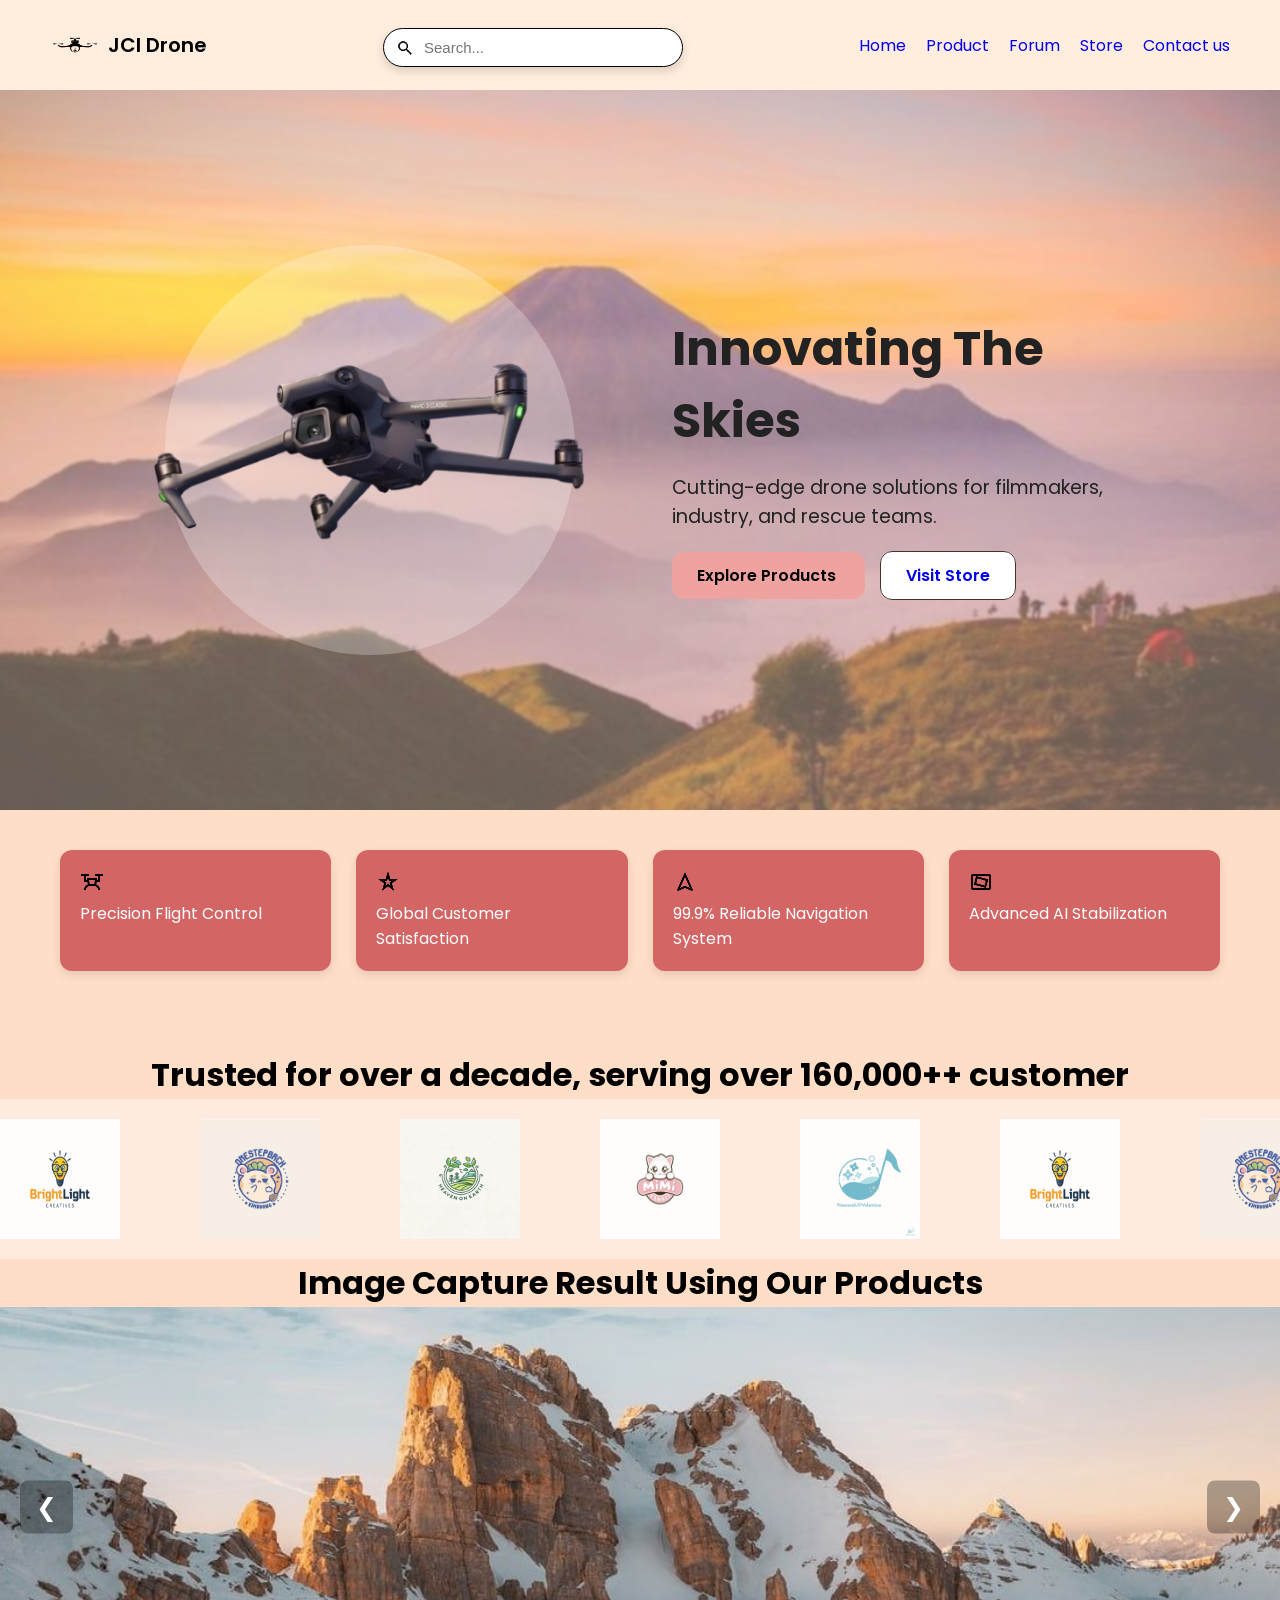
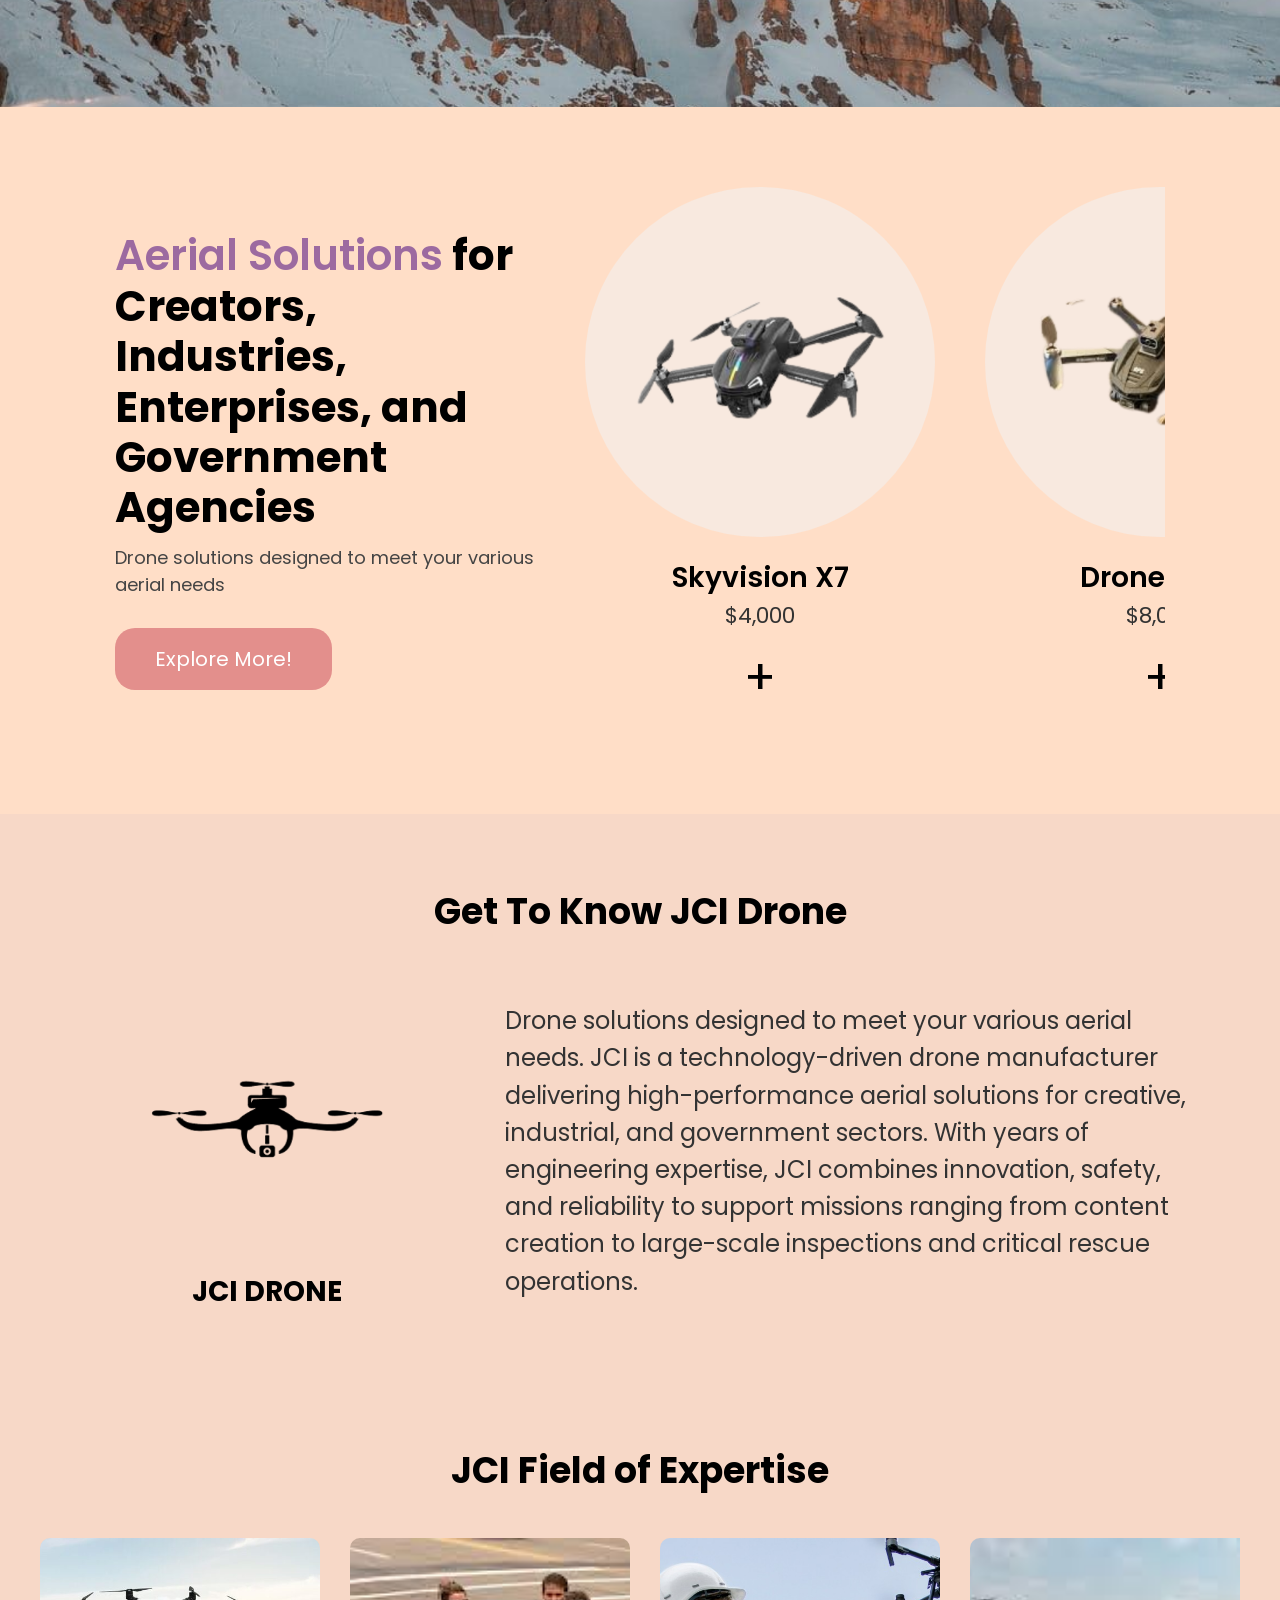
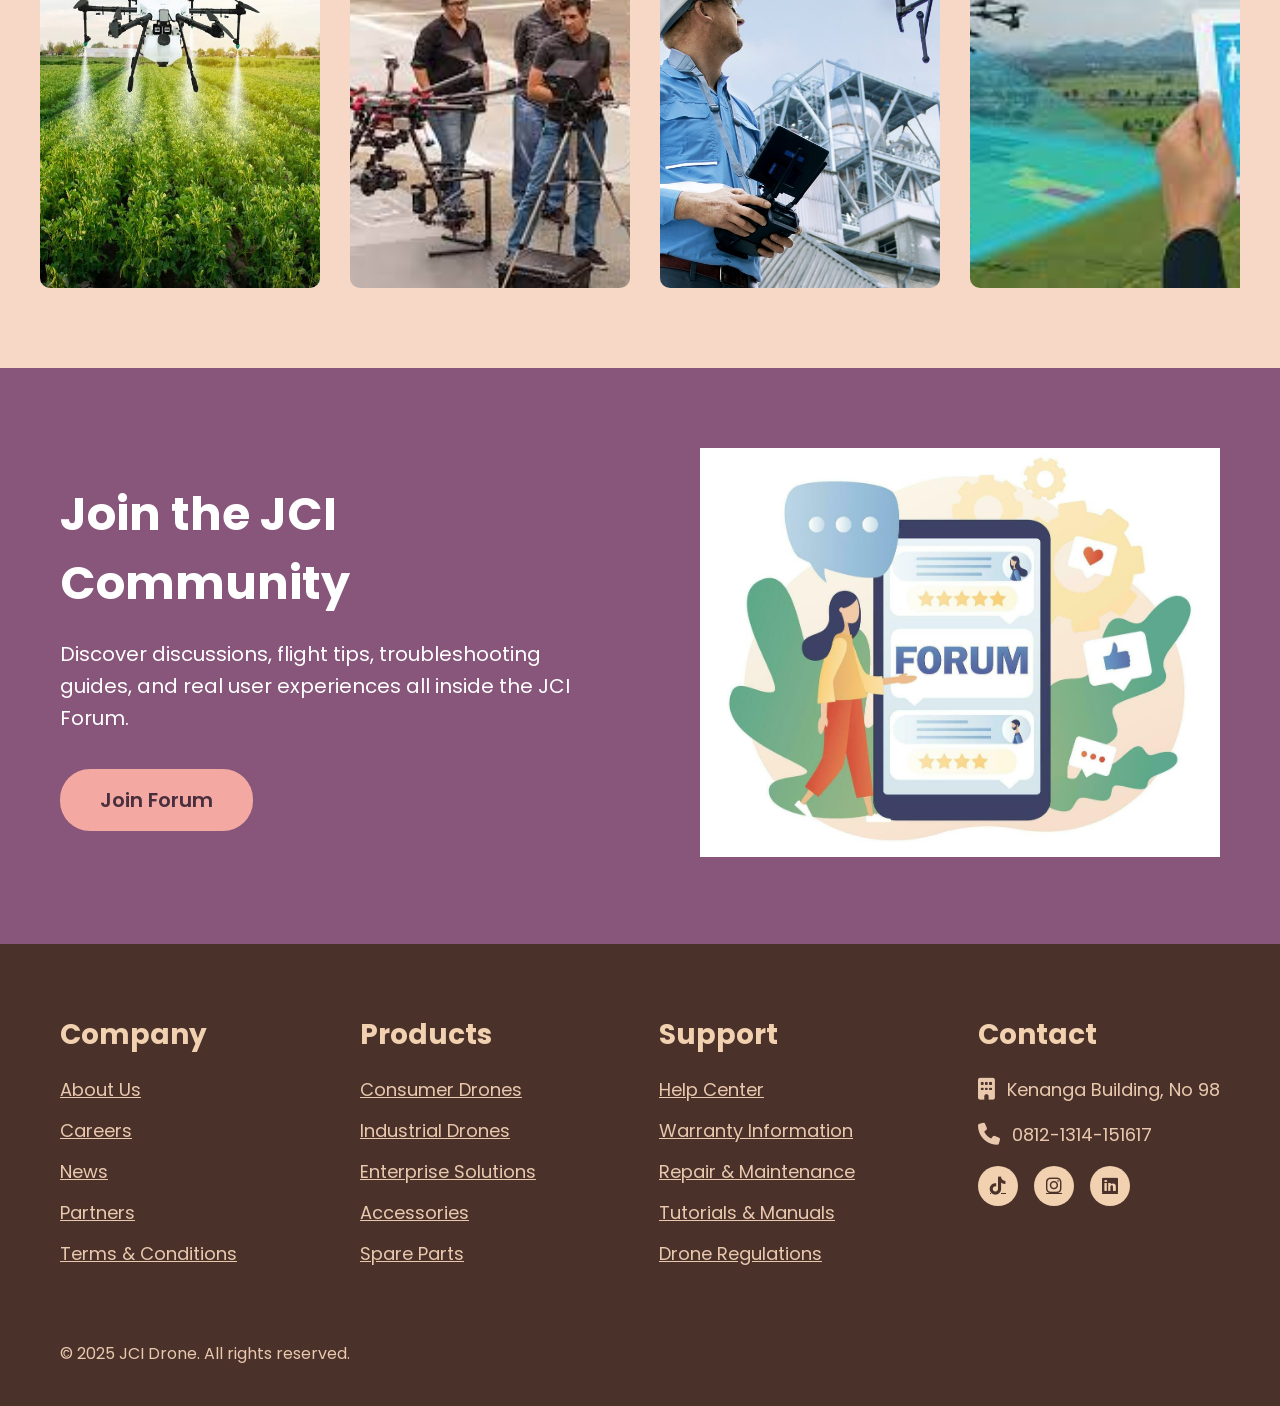
==== commit b058ac68: "Menambahkan fitur baru / memperbaiki file" ====
--- a/index.html
+++ b/index.html
@@ -1,293 +1,293 @@
-<!DOCTYPE html>
-<html lang="en">
-<head>
-    <meta charset="UTF-8">
-    <meta name="viewport" content="width=device-width, initial-scale=1.0">
-    <title>JCI Drone - Zahra</title>
-
-    <link rel="stylesheet" href="style.css">
-    <link rel="stylesheet" href="https://cdnjs.cloudflare.com/ajax/libs/font-awesome/6.5.0/css/all.min.css">
-    <link rel="preconnect" href="https://fonts.googleapis.com">
-    <link rel="preconnect" href="https://fonts.gstatic.com" crossorigin>
-    <link href="https://fonts.googleapis.com/css2?family=Poppins:ital,wght@0,100;0,200;0,300;0,400;0,500;0,600;0,700;0,800;0,900;1,100;1,200;1,300;1,400;1,500;1,600;1,700;1,800;1,900&display=swap" rel="stylesheet">
-
-</head>
-<body>
-    <nav class="navbar">
-        <a href="index.html" class="logo">
-            <img src="Asset/logodronewbg.png" alt="logo" width="50">
-            JCI Drone
-        </a>
-
-        <input type="text" placeholder="Search..." class="search-bar">
-
-        <ul class="navbar-nav" id="navbar">
-            <li><a href="index.html" class="nav"> Home </a></li>
-            <li><a href="product.html" class="nav"> Product </a></li>
-            <li><a href="forum.html" class="nav"> Forum </a></li>
-            <li><a href="store.html" class="nav"> Store </a></li>
-            <li><a href="contactus.html" class="nav"> Contact us </a></li>
-        </ul>
-
-        <div class="toggle-menu" id="toggle-menu">
-            <span></span>
-            <span></span>
-            <span></span>
-        </div>
-    </nav>
-
-    <section class="hero-section">
-        <div class="hero-left">
-            <div class="circle-bg">
-                <img src="Asset/dronewbg.png" class="hero-drone" alt="drone"> 
-            </div>
-        </div>
-
-        <div class="hero-right">
-            <h1>Innovating The Skies</h1>
-            <p>Cutting-edge drone solutions for filmmakers, industry, and rescue teams.</p>
-            <div class="hero-buttons">
-                <a href="product.html" class="btn-primary"> Explore Products </a>
-                <a href="store.html" class="btn-secondary"> Visit Store </a>
-            </div>
-        </div>
-    </section>
-
-    <div class="card-container">
-        <div class="card">
-            <img src="Asset/Icon Drone.png" class="card-drone" alt="drone">
-            <p>Precision Flight Control</p>
-        </div>
-        <div class="card">
-            <img src="Asset/icon star.png" class="card-drone" alt="drone">
-            <p>Global Customer Satisfaction</p>
-        </div>
-        <div class="card">
-            <img src="Asset/icon navigation.png" class="card-drone" alt="drone">
-            <p>99.9% Reliable Navigation System</p>
-        </div>
-        <div class="card">
-            <img src="Asset/icon stabilization.png" class="card-drone" alt="drone">
-            <p>Advanced AI Stabilization</p>
-        </div>
-    </div>
-
-    <div class="header-brand">
-        <h1>Trusted for over a decade, serving over 160,000++ customer</h1>
-        <br>
-    </div>
-
-    <div class="logo-scroll">
-        <div class="scroll-track">
-            <img src="Asset/logo 2.jpg">
-            <img src="Asset/logo 3.jpg">
-            <img src="Asset/logo 4.jpg">
-            <img src="Asset/logo 5.jpg">
-            <img src="Asset/logo 6.jpg">
-
-            <img src="Asset/logo 2.jpg">
-            <img src="Asset/logo 3.jpg">
-            <img src="Asset/logo 4.jpg">
-            <img src="Asset/logo 5.jpg">
-            <img src="Asset/logo 6.jpg">
-
-            <img src="Asset/logo 2.jpg">
-            <img src="Asset/logo 3.jpg">
-            <img src="Asset/logo 4.jpg">
-            <img src="Asset/logo 5.jpg">
-            <img src="Asset/logo 6.jpg">
-
-            <img src="Asset/logo 2.jpg">
-            <img src="Asset/logo 3.jpg">
-            <img src="Asset/logo 4.jpg">
-            <img src="Asset/logo 5.jpg">
-            <img src="Asset/logo 6.jpg">
-        </div>
-    </div>
-
-    <div class="header-brand">
-        <h1>Image Capture Result Using Our Products</h1>
-        <br>
-    </div>
-
-    <div class="image-slider">
-        <button class="prev">❮</button>
-        <img id="sliderImage" src="Asset/hasil foto drone 2.jpg">
-        <button class="next">❯</button>
-    </div>
-
-    <section class="aerial-section">
-        <div class="left-content">
-            <h2><span>Aerial Solutions</span> for<br>
-                Creators, Industries,<br>
-                Enterprises, and<br>
-                Government Agencies
-            </h2>
-
-            <p class="subtitle">
-                Drone solutions designed to meet your various aerial needs
-            </p>
-            
-            <a href="product.html" class="explore-btn">Explore More!</a>
-        </div>
-        
-        <div class="product-slider">
-            <div class="product-item">
-                <div class="product-circle">
-                    <img src="Asset/productdronewbg.png" alt="Skyvision X7">
-                </div>
-
-                <h3>Skyvision X7</h3>
-
-                <p class="price">$4,000</p>
-                
-                <div class="plus-btn"> + </div>
-            </div>
-
-            <div class="product-item">
-                <div class="product-circle">
-                    <img src="Asset/productdrone3wbg.png" alt="Drone BS-9">
-                </div>
-
-                <h3>Drone BS-9</h3>
-
-                <p class="price">$8,000</p>
-
-                <div class="plus-btn"> + </div>
-            </div>
-        </div>
-    </section>
-
-    <section class="know-section">
-        <h2 class="know-title">Get To Know JCI Drone</h2>
-        
-            <div class="know-content">
-                <div class="know-left">
-                    <img src="Asset/logodronewbg.png" alt="JCI Drone" class="know-icon">
-                    <h3>JCI DRONE</h3>
-                </div>
-
-                <div class="know-right">
-                    <p>
-                        Drone solutions designed to meet your various aerial needs.
-                        JCI is a technology-driven drone manufacturer delivering
-                        high-performance aerial solutions for creative, industrial,
-                        and government sectors. With years of engineering expertise,
-                        JCI combines innovation, safety, and reliability to support
-                        missions ranging from content creation to large-scale inspections
-                        and critical rescue operations.
-                    </p>
-                </div>
-
-            </div>
-    </section>
-
-    <section class="expertise-section">
-
-        <h2 class="expertise-title">JCI Field of Expertise</h2>
-
-        <div class="expertise-slider">
-
-            <div class="expertise-item" onclick="openModal(1)">
-                <img src="Asset/drone agriculture.jpg" alt="Field 1">
-            </div>
-
-            <div class="expertise-item" onclick="openModal(2)">
-                <img src="Asset/drone filming.jpeg" alt="Field 2">
-            </div>
-
-            <div class="expertise-item" onclick="openModal(3)">
-                <img src="Asset/drone industrial.jpg" alt="Field 3">
-            </div>
-
-            <div class="expertise-item" onclick="openModal(4)">
-                <img src="Asset/drone mapping.jpeg"Field 4">
-            </div>
-
-            <div class="expertise-item" onclick="openModal(5)">
-                <img src="Asset/drone rescue.jpg" alt="Field 5">
-            </div>
-        </div>
-    </section>
-
-    <div id="expertiseModal" class="modal">
-        <div class="modal-content">
-            <span class="close" onclick="closeModal()">&times;</span>
-            <p id="modalText">Lorem ipsum...</p>
-        </div>
-    </div>
-
-    <section class="join-community">
-        <div class="join-wrapper">
-            <div class="join-left">
-                <img src="Asset/forum foto.jpg" alt="Forum Illustration">
-            </div>
-
-            <div class="join-right">
-                <h2>Join the JCI Community</h2>
-                <p>
-                    Discover discussions, flight tips, troubleshooting guides, 
-                    and real user experiences all inside the JCI Forum.
-                </p>
-                <a href="forum.html" class="join-btn">Join Forum</a>
-            </div>
-        </div>
-    </section>
-
-    <footer class="footer">
-        <div class="footer-container">
-            <div class="footer-column">
-                <h3>Company</h3>
-                <a href="#">About Us</a>
-                <a href="#">Careers</a>
-                <a href="#">News</a>
-                <a href="#">Partners</a>
-                <a href="#">Terms & Conditions</a>
-            </div>
-
-            <div class="footer-column">
-                <h3>Products</h3>
-                <a href="#">Consumer Drones</a>
-                <a href="#">Industrial Drones</a>
-                <a href="#">Enterprise Solutions</a>
-                <a href="#">Accessories</a>
-                <a href="#">Spare Parts</a>
-            </div>
-
-            <div class="footer-column">
-                <h3>Support</h3>
-                <a href="#">Help Center</a>
-                <a href="#">Warranty Information</a>
-                <a href="#">Repair & Maintenance</a>
-                <a href="#">Tutorials & Manuals</a>
-                <a href="#">Drone Regulations</a>
-            </div>
-
-            <div class="footer-column contact">
-                <h3>Contact</h3>
-
-                <div class="contact-item">
-                    <i class="fas fa-building"></i>
-                    <span>Kenanga Building, No 98</span>
-                </div>
-
-                <div class="contact-item">
-                    <i class="fas fa-phone"></i>
-                    <span>0812-1314-151617</span>
-                </div>
-
-                <div class="social-icons">
-                    <a href="#"><i class="fab fa-tiktok"></i></a>
-                    <a href="#"><i class="fab fa-instagram"></i></a>
-                    <a href="#"><i class="fab fa-linkedin"></i></a>
-                </div>
-            </div>
-        </div>
-        
-        <p class="copyright">© 2025 JCI Drone. All rights reserved.</p>
-    </footer>
-
-
-    <script src="main.js"></script>
-</body>
+<!DOCTYPE html>
+<html lang="en">
+<head>
+    <meta charset="UTF-8">
+    <meta name="viewport" content="width=device-width, initial-scale=1.0">
+    <title>JCI Drone - Zahra</title>
+
+    <link rel="stylesheet" href="style.css">
+    <link rel="stylesheet" href="https://cdnjs.cloudflare.com/ajax/libs/font-awesome/6.5.0/css/all.min.css">
+    <link rel="preconnect" href="https://fonts.googleapis.com">
+    <link rel="preconnect" href="https://fonts.gstatic.com" crossorigin>
+    <link href="https://fonts.googleapis.com/css2?family=Poppins:ital,wght@0,100;0,200;0,300;0,400;0,500;0,600;0,700;0,800;0,900;1,100;1,200;1,300;1,400;1,500;1,600;1,700;1,800;1,900&display=swap" rel="stylesheet">
+
+</head>
+<body>
+    <nav class="navbar">
+        <a href="index.html" class="logo">
+            <img src="Asset/logodronewbg.png" alt="logo" width="50">
+            JCI Drone
+        </a>
+
+        <input type="text" placeholder="Search..." class="search-bar">
+
+        <ul class="navbar-nav" id="navbar">
+            <li><a href="index.html" class="nav"> Home </a></li>
+            <li><a href="product.html" class="nav"> Product </a></li>
+            <li><a href="forum.html" class="nav"> Forum </a></li>
+            <li><a href="store.html" class="nav"> Store </a></li>
+            <li><a href="contactus.html" class="nav"> Contact us </a></li>
+        </ul>
+
+        <div class="toggle-menu" id="toggle-menu">
+            <span></span>
+            <span></span>
+            <span></span>
+        </div>
+    </nav>
+
+    <section class="hero-section">
+        <div class="hero-left">
+            <div class="circle-bg">
+                <img src="Asset/dronewbg.png" class="hero-drone" alt="drone"> 
+            </div>
+        </div>
+
+        <div class="hero-right">
+            <h1>Innovating The Skies</h1>
+            <p>Cutting-edge drone solutions for filmmakers, industry, and rescue teams.</p>
+            <div class="hero-buttons">
+                <a href="product.html" class="btn-primary"> Explore Products </a>
+                <a href="store.html" class="btn-secondary"> Visit Store </a>
+            </div>
+        </div>
+    </section>
+
+    <div class="card-container">
+        <div class="card">
+            <img src="Asset/Icon Drone.png" class="card-drone" alt="drone">
+            <p>Precision Flight Control</p>
+        </div>
+        <div class="card">
+            <img src="Asset/icon star.png" class="card-drone" alt="drone">
+            <p>Global Customer Satisfaction</p>
+        </div>
+        <div class="card">
+            <img src="Asset/icon navigation.png" class="card-drone" alt="drone">
+            <p>99.9% Reliable Navigation System</p>
+        </div>
+        <div class="card">
+            <img src="Asset/icon stabilization.png" class="card-drone" alt="drone">
+            <p>Advanced AI Stabilization</p>
+        </div>
+    </div>
+
+    <div class="header-brand">
+        <h1>Trusted for over a decade, serving over 160,000++ customer</h1>
+        <br>
+    </div>
+
+    <div class="logo-scroll">
+        <div class="scroll-track">
+            <img src="Asset/logo 2.jpg">
+            <img src="Asset/logo 3.jpg">
+            <img src="Asset/logo 4.jpg">
+            <img src="Asset/logo 5.jpg">
+            <img src="Asset/logo 6.jpg">
+
+            <img src="Asset/logo 2.jpg">
+            <img src="Asset/logo 3.jpg">
+            <img src="Asset/logo 4.jpg">
+            <img src="Asset/logo 5.jpg">
+            <img src="Asset/logo 6.jpg">
+
+            <img src="Asset/logo 2.jpg">
+            <img src="Asset/logo 3.jpg">
+            <img src="Asset/logo 4.jpg">
+            <img src="Asset/logo 5.jpg">
+            <img src="Asset/logo 6.jpg">
+
+            <img src="Asset/logo 2.jpg">
+            <img src="Asset/logo 3.jpg">
+            <img src="Asset/logo 4.jpg">
+            <img src="Asset/logo 5.jpg">
+            <img src="Asset/logo 6.jpg">
+        </div>
+    </div>
+
+    <div class="header-brand">
+        <h1>Image Capture Result Using Our Products</h1>
+        <br>
+    </div>
+
+    <div class="image-slider">
+        <button class="prev">❮</button>
+        <img id="sliderImage" src="Asset/hasil foto drone 2.jpg">
+        <button class="next">❯</button>
+    </div>
+
+    <section class="aerial-section">
+        <div class="left-content">
+            <h2><span>Aerial Solutions</span> for<br>
+                Creators, Industries,<br>
+                Enterprises, and<br>
+                Government Agencies
+            </h2>
+
+            <p class="subtitle">
+                Drone solutions designed to meet your various aerial needs
+            </p>
+            
+            <a href="product.html" class="explore-btn">Explore More!</a>
+        </div>
+        
+        <div class="product-slider">
+            <div class="product-item">
+                <div class="product-circle">
+                    <img src="Asset/productdronewbg.png" alt="Skyvision X7">
+                </div>
+
+                <h3>Skyvision X7</h3>
+
+                <p class="price">$4,000</p>
+                
+                <div class="plus-btn"> + </div>
+            </div>
+
+            <div class="product-item">
+                <div class="product-circle">
+                    <img src="Asset/productdrone3wbg.png" alt="Drone BS-9">
+                </div>
+
+                <h3>Drone BS-9</h3>
+
+                <p class="price">$8,000</p>
+
+                <div class="plus-btn"> + </div>
+            </div>
+        </div>
+    </section>
+
+    <section class="know-section">
+        <h2 class="know-title">Get To Know JCI Drone</h2>
+        
+            <div class="know-content">
+                <div class="know-left">
+                    <img src="Asset/logodronewbg.png" alt="JCI Drone" class="know-icon">
+                    <h3>JCI DRONE</h3>
+                </div>
+
+                <div class="know-right">
+                    <p>
+                        Drone solutions designed to meet your various aerial needs.
+                        JCI is a technology-driven drone manufacturer delivering
+                        high-performance aerial solutions for creative, industrial,
+                        and government sectors. With years of engineering expertise,
+                        JCI combines innovation, safety, and reliability to support
+                        missions ranging from content creation to large-scale inspections
+                        and critical rescue operations.
+                    </p>
+                </div>
+
+            </div>
+    </section>
+
+    <section class="expertise-section">
+
+        <h2 class="expertise-title">JCI Field of Expertise</h2>
+
+        <div class="expertise-slider">
+
+            <div class="expertise-item" onclick="openModal(1)">
+                <img src="Asset/drone agriculture.jpg" alt="Field 1">
+            </div>
+
+            <div class="expertise-item" onclick="openModal(2)">
+                <img src="Asset/drone filming.jpeg" alt="Field 2">
+            </div>
+
+            <div class="expertise-item" onclick="openModal(3)">
+                <img src="Asset/drone industrial.jpg" alt="Field 3">
+            </div>
+
+            <div class="expertise-item" onclick="openModal(4)">
+                <img src="Asset/drone mapping.jpeg"Field 4">
+            </div>
+
+            <div class="expertise-item" onclick="openModal(5)">
+                <img src="Asset/drone rescue.jpg" alt="Field 5">
+            </div>
+        </div>
+    </section>
+
+    <div id="expertiseModal" class="modal">
+        <div class="modal-content">
+            <span class="close" onclick="closeModal()">&times;</span>
+            <p id="modalText">Lorem ipsum...</p>
+        </div>
+    </div>
+
+    <section class="join-community">
+        <div class="join-wrapper">
+            <div class="join-left">
+                <img src="Asset/forum foto.jpg" alt="Forum Illustration">
+            </div>
+
+            <div class="join-right">
+                <h2>Join the JCI Community</h2>
+                <p>
+                    Discover discussions, flight tips, troubleshooting guides, 
+                    and real user experiences all inside the JCI Forum.
+                </p>
+                <a href="forum.html" class="join-btn">Join Forum</a>
+            </div>
+        </div>
+    </section>
+
+    <footer class="footer">
+        <div class="footer-container">
+            <div class="footer-column">
+                <h3>Company</h3>
+                <a href="#">About Us</a>
+                <a href="#">Careers</a>
+                <a href="#">News</a>
+                <a href="#">Partners</a>
+                <a href="#">Terms & Conditions</a>
+            </div>
+
+            <div class="footer-column">
+                <h3>Products</h3>
+                <a href="#">Consumer Drones</a>
+                <a href="#">Industrial Drones</a>
+                <a href="#">Enterprise Solutions</a>
+                <a href="#">Accessories</a>
+                <a href="#">Spare Parts</a>
+            </div>
+
+            <div class="footer-column">
+                <h3>Support</h3>
+                <a href="#">Help Center</a>
+                <a href="#">Warranty Information</a>
+                <a href="#">Repair & Maintenance</a>
+                <a href="#">Tutorials & Manuals</a>
+                <a href="#">Drone Regulations</a>
+            </div>
+
+            <div class="footer-column contact">
+                <h3>Contact</h3>
+
+                <div class="contact-item">
+                    <i class="fas fa-building"></i>
+                    <span>Kenanga Building, No 98</span>
+                </div>
+
+                <div class="contact-item">
+                    <i class="fas fa-phone"></i>
+                    <span>0812-1314-151617</span>
+                </div>
+
+                <div class="social-icons">
+                    <a href="#"><i class="fab fa-tiktok"></i></a>
+                    <a href="#"><i class="fab fa-instagram"></i></a>
+                    <a href="#"><i class="fab fa-linkedin"></i></a>
+                </div>
+            </div>
+        </div>
+        
+        <p class="copyright">© 2025 JCI Drone. All rights reserved.</p>
+    </footer>
+
+
+    <script src="main.js"></script>
+</body>
 </html>
--- a/style.css
+++ b/style.css
@@ -1,1988 +1,1988 @@
-*{
-    margin: 0;
-    padding: 0;
-    box-sizing: border-box;
-}
-
-.navbar{
-    background-color: #ffeede;
-    display: flex;
-    justify-content: space-between;
-    align-items: center;
-    gap: 50px;
-    padding: 20px 50px;
-    position: relative;
-    z-index: 9999;
-}
-
-a {
-    text-decoration: none;
-}
-
-.logo {
-    display: flex;
-    align-items: center;
-    gap: 8px;
-    font-family: "Poppins", sans-serif;
-    font-size: 20px;
-    font-weight: 600;
-    color: black;
-}
-
-.search-bar {
-    padding: 10px 15px 10px 40px;
-    width: 300px;
-    border-radius: 30px;
-    border: 1px solid #000;
-    outline: none;
-    background: url('Asset/iconSearch.png') no-repeat 12px center;
-    background-color: white;
-    background-size: 18px;
-    box-shadow: 0 4px 10px rgba(0,0,0,0.15);
-    margin-top: 5px;
-}
-
-.navbar-nav {
-    list-style: none;
-    display: flex;
-    align-items: center;
-    gap: 20px;
-}
-
-.toggle-menu{
-    display: none;
-}
-
-.hero-section {
-    display: flex;
-    align-items: center;
-    justify-content: space-between;
-    padding: 5rem 9%;
-    min-height: 80vh;
-    position: relative;
-
-    background-image: url('Asset/background.jpg');
-    background-size: cover;
-    background-position: center;
-    position: relative;
-    z-index: 1;
-}
-
-.hero-section::after {
-    content: "";
-    position: absolute;
-    inset: 0;
-    background: rgba(255, 232, 212, 0.4);
-    backdrop-filter: blur(1px);
-    z-index: 1;
-}
-
-.hero-left{
-    width: 50%;
-    position: relative;
-    z-index: 2;
-}
-
-.circle-bg {
-    width: 410px;
-    height: 410px;
-    background: rgba(255,255,255,0.25);
-    border-radius: 50%;
-    position: absolute;
-    left: 50px;
-    top: 50%;
-    transform: translateY(-50%);
-}
-
-.hero-drone {
-  position: absolute;
-  left: -100px;
-  top: 55%;
-  transform: translateY(-50%);
-  width: 600px;
-  object-fit: contain;
-  z-index: 3;
-}
-
-.hero-right {
-  width: 50%;
-  z-index: 2;
-  padding-left: 2rem;
-  color: #222;
-}
-
-.hero-right h1 {
-  font-size: 3rem;
-  font-weight: 700;
-  margin-bottom: 1rem;
-}
-
-.hero-right p {
-  font-size: 1.2rem;
-  max-width: 450px;
-  margin-bottom: 2rem;
-}
-
-.btn-primary {
-    background: #d46565;
-    padding: 12px 25px;
-    border-radius: 12px;
-    color: white;
-    font-weight: 600;
-    margin-right: 15px;
-}
-
-.btn-secondary {
-    background: white;
-    border: 1px solid #483129;
-    padding: 12px 25px;
-    border-radius: 12px;
-    font-weight:600;
-}
-
-body {
-    margin: 0;
-    background: #ffdec7;
-    font-family: "Poppins", sans-serif;
-    align-items: center;
-}
-
-.card-container{
-  display: grid;
-  grid-template-columns: repeat(4, 1fr); 
-  gap: 25px;
-  max-width: 1200px;
-  margin: 40px auto 80px auto;
-  padding: 0 20px;
-
-}
-
-.card {
-  background-color: #d46565;
-  border-radius: 12px;
-  padding: 20px;
-  box-shadow: 0px 4px 10px rgba(0,0,0,0.1);
-  color: white;
-}
-
-.card-content{
-  padding: 10px;
-}
-
-.card-content h3{
-  font-size: 28px;
-  margin-bottom: 8px;
-}
-
-.card-content p {
-  color: white;
-  font-size: 15px;
-  line-height: 1.3;
-}
-
-.header-brand{
-  width: 100%;
-  display: flex;
-  justify-content: center;
-  align-items: center;     
-  text-align: center;
-  font-family: "Poppins", sans-serif;
-}
-
-.logo-scroll {
-  overflow: hidden;
-  width: 100%;
-  background: #FFEAE0;
-  padding: 20px 0;
-}
-
-.scroll-track {
-  display: flex;
-  gap: 80px;
-  animation: scroll 15s linear infinite;
-}
-
-.scroll-track img {
-  width: 120px;
-  height: auto;
-  opacity: .9;
-  transition: .2s;
-}
-
-.scroll-track img:hover {
-  transform: scale(1.1);
-  opacity: 1;
-}
-
-@keyframes scroll {
-  0% { transform: translateX(0); }
-  100% { transform: translateX(-50%); }
-}
-
-
-.image-slider {
-  width: 100%;
-  height: 400px;
-  position: relative;
-}
-
-.image-slider img {
-  width: 100%;
-  height: 100%;
-  object-fit: cover;
-  transition: .3s;
-}
-
-.image-slider button {
-  position: absolute;
-  top: 50%;
-  transform: translateY(-50%);
-  padding: 12px 16px;
-  background: rgba(0,0,0,.3);
-  border: none;
-  color: white;
-  font-size: 25px;
-  cursor: pointer;
-  border-radius: 8px;
-}
-
-.prev {
-    left: 20px;
-}
-
-.next{
-    right: 20px;
-}
-
-.left-content {
-    max-width: 420px;
-    flex: 1;
-}
-
-.left-content h2 {
-    font-size: 42px;
-    line-height: 1.2;
-    color: #000;
-}
-
-.left-content h2 span {
-    color: #9c6aa0;
-    font-weight: 600;
-}
-
-.subtitle {
-    margin-top: 25px;
-    font-size: 20px;
-    color: #444;
-}
-
-.explore-btn {
-    display: inline-block;
-    margin-top: 30px;
-    background: #e38f8c;
-    padding: 16px 40px;
-    border-radius: 20px;
-    color: white;
-    font-size: 20px;
-    text-decoration: none;
-    transition: 0.3s;
-}
-
-.explore-btn:hover {
-    background: #d27674;
-}
-
-.product-slider {
-    display: flex;
-    overflow-x: auto;
-    gap: 50px;
-    scroll-snap-type: x mandatory;
-    padding-bottom: 20px;
-    width: 60%;
-    flex: 1;
-}
-
-.product-slider::-webkit-scrollbar {
-    display: none;
-}
-
-/* ====== PRODUCT ITEM ====== */
-.product-item {
-    text-align: center;
-    scroll-snap-align: center;
-    min-width: 350px;
-}
-
-.product-circle {
-    background: #f8e9df;
-    width: 350px;
-    height: 350px;
-    border-radius: 50%;
-    display: flex;
-    justify-content: center;
-    align-items: center;
-    overflow: hidden;
-    transition: 0.3s ease;
-}
-
-.product-circle img {
-    width: 75%;
-    transition: 0.4s ease;
-}
-
-.product-circle:hover {
-    transform: scale(1.05);
-    box-shadow: 0 10px 25px rgba(0,0,0,0.15);
-}
-
-.product-circle:hover img {
-    transform: scale(1.15);
-}
-
-.product-item h3 {
-    margin-top: 20px;
-    font-size: 28px;
-    font-weight: 600;
-}
-
-.price {
-    font-size: 22px;
-    color: #333;
-}
-
-.plus-btn {
-    font-size: 48px;
-    margin-top: 10px;
-    cursor: pointer;
-    transition: 0.3s;
-}
-
-.plus-btn:hover {
-    transform: scale(1.2);
-}
-
-.aerial-section {
-    display: flex;
-    justify-content: space-between;
-    align-items: center;
-    gap: 50px;
-    padding: 80px 9%;
-}
-
-.know-section {
-    background: #f7d8c7;
-    padding: 70px 80px;
-}
-
-.know-title {
-    text-align: center;
-    font-size: 36px;
-    font-weight: 700;
-    margin-bottom: 50px;
-}
-
-.know-content {
-    display: flex;
-    align-items: center;
-    gap: 50px;
-}
-
-.know-left {
-    text-align: center;
-    width: 35%;
-}
-
-.know-icon {
-    width: 260px;
-    max-width: 100%;
-    filter: brightness(0);
-}
-
-.know-left h3 {
-    font-size: 28px;
-    margin-top: 15px;
-    font-weight: 700;
-}
-
-.know-right {
-    width: 65%;
-}
-
-.know-right p {
-    font-size: 24px;
-    line-height: 1.55;
-    color: #333;
-}
-
-.expertise-section {
-    background: #f7d8c7;
-    padding: 60px 40px;
-}
-
-.expertise-title {
-    text-align: center;
-    font-size: 36px;
-    font-weight: 700;
-    margin-bottom: 40px;
-}
-
-.expertise-slider {
-    display: flex;
-    overflow-x: auto;
-    gap: 30px;
-    scroll-snap-type: x mandatory;
-    padding-bottom: 20px;
-}
-
-.expertise-slider::-webkit-scrollbar {
-    display: none;
-}
-
-.expertise-item {
-    min-width: 280px;
-    height: 350px;
-    scroll-snap-align: center;
-    border-radius: 10px;
-    overflow: hidden;
-    cursor: pointer;
-    transition: 0.3s ease;
-}
-
-.expertise-item img {
-    width: 100%;
-    height: 100%;
-    object-fit: cover;
-    transition: 0.3s;
-}
-
-.expertise-item:hover img {
-    transform: scale(1.08);
-}
-
-.modal {
-    position: fixed;
-    top: 0;
-    left: 0;
-    width: 100%;
-    height: 100%;
-    display: none;
-    justify-content: center;
-    align-items: center;
-    background: rgba(0,0,0,0.6);
-    backdrop-filter: blur(3px);
-    z-index: 999;
-}
-
-.modal-content {
-    width: 80%;
-    max-width: 500px;
-    background: white;
-    padding: 25px;
-    border-radius: 14px;
-    text-align: center;
-    animation: popIn 0.3s ease;
-}
-
-@keyframes popIn {
-    from { transform: scale(0.7); opacity: 0; }
-    to { transform: scale(1); opacity: 1; }
-}
-
-.close {
-    font-size: 32px;
-    float: right;
-    cursor: pointer;
-    margin-top: -10px;
-}
-
-.join-community {
-    background: #87567A;
-    padding: 80px 60px;
-}
-
-.join-wrapper {
-    display: flex;
-    align-items: center;
-    justify-content: space-between;
-    gap: 40px;
-    max-width: 1300px;
-    margin: auto;
-    flex-direction: row-reverse;
-}
-
-.join-left img {
-    width: 100%;
-    max-width: 520px;
-    object-fit: cover;
-}
-
-.join-right {
-    color: white;
-    max-width: 550px;
-}
-
-.join-right h2 {
-    font-size: 46px;
-    font-weight: 700;
-    margin-bottom: 20px;
-}
-
-.join-right p {
-    font-size: 20px;
-    line-height: 1.6;
-    margin-bottom: 35px;
-}
-
-.join-btn {
-    display: inline-block;
-    background: #F3A9A1;
-    color: #4a2f3f;
-    padding: 16px 40px;
-    border-radius: 30px;
-    font-size: 20px;
-    font-weight: 600;
-    text-decoration: none;
-    transition: 0.3s ease;
-}
-
-.join-btn:hover {
-    background: #f8b8b0;
-}
-
-.footer {
-    background: #4A322A;
-    padding: 70px 60px 40px;
-    color: #E9C8AE;
-    font-family: 'Poppins', sans-serif;
-}
-
-.footer-container {
-    display: flex;
-    justify-content: space-between;
-    flex-wrap: wrap;
-    max-width: 1300px;
-    margin: auto;
-    gap: 60px;
-}
-
-.footer-column h3 {
-    font-size: 28px;
-    font-weight: 700;
-    margin-bottom: 20px;
-    color: #F2D1B0;
-}
-
-.footer-column a {
-    display: block;
-    margin-bottom: 14px;
-    color: #E9C8AE;
-    text-decoration: underline;
-    font-size: 18px;
-    transition: 0.25s ease;
-}
-
-.footer-column a:hover {
-    color: #ffffff;
-}
-
-.contact-item {
-    display: flex;
-    align-items: center;
-    gap: 12px;
-    margin-bottom: 18px;
-    font-size: 18px;
-}
-
-.contact-item i {
-    font-size: 22px;
-}
-
-.social-icons {
-    display: flex;
-    gap: 16px;
-    margin-top: 10px;
-}
-
-.social-icons a {
-    width: 40px;
-    height: 40px;
-    background: #F2D1B0;
-    color: #4A322A;
-    display: flex;
-    justify-content: center;
-    align-items: center;
-    border-radius: 50%;
-    font-size: 18px;
-    transition: 0.3s ease;
-}
-
-.social-icons a:hover {
-    transform: scale(1.1);
-    background: #fff2e6;
-}
-
-.footer .copyright {
-    text-align: left;
-    margin-top: 60px;
-    font-size: 16px;
-    color: #E9C8AE;
-}
-
-.info-item i {
-    margin-right: 10px;
-    color: #444;
-    font-size: 18px;
-}
-
-/* .contact-container {
-    display: flex;
-    min-height: 100vh;
-}
-
-.contact-left {
-    width: 50%;
-    padding: 70px 60px;
-}
-
-.contact-left h1 {
-    font-size: 55px;
-    margin: 0;
-}
-
-.contact-left p {
-    font-size: 20px;
-    margin-top: 15px;
-}
-
-.info-item {
-    margin-top: 18px;
-    font-size: 18px;
-}
-
-.sub-title {
-    margin-top: 40px;
-    font-size: 28px;
-}
-
-.sub-desc {
-    font-size: 18px;
-    margin-top: 8px;
-}
-
-.contact-right {
-    width: 50%;
-    background: #7B4F73;
-    color: white;
-    padding: 60px;
-    border-radius: 30px 0 0 30px;
-}
-
-.contact-right h2 {
-    font-size: 45px;
-    margin: 0;
-}
-
-.contact-right p {
-    margin-top: 10px;
-    font-size: 20px;
-    opacity: 0.9;
-}
-
-form {
-    margin-top: 35px;
-}
-
-.row {
-    display: flex;
-    gap: 15px;
-}
-
-input, select, textarea {
-    width: 100%;
-    padding: 14px;
-    border-radius: 12px;
-    border: none;
-    margin-top: 18px;
-    font-size: 16px;
-    font-family: inherit;
-}
-
-textarea {
-    height: 140px;
-    resize: none;
-}
-
-.tos {
-    display: flex;
-    align-items: center;
-    margin-top: 15px;
-}
-
-.submit-btn {
-    width: 100%;
-    margin-top: 22px;
-    padding: 16px;
-    background: #F3B8A4;
-    color: #000;
-    font-weight: bold;
-    border-radius: 14px;
-    border: none;
-    cursor: pointer;
-    font-size: 17px;
-}
-
-.submit-btn:hover {
-    opacity: 0.9;
-}
-
-.tos-info {
-    margin-top: 15px;
-    font-size: 14px;
-    opacity: 0.8;
-} */
-
-/* .contact-container {
-    display: flex;
-    justify-content: space-between;
-    gap: 40px;
-}
-
-/* LEFT SIDE */
-/* .left-side {
-    width: 45%;
-} */
-
-/* .left-side h1 {
-    font-size: 50px;
-    font-weight: 700;
-}
-
-.left-side p {
-    margin: 10px 0 20px;
-    font-size: 16px;
-}
-
-.info {
-    margin-bottom: 12px;
-    font-size: 16px;
-    display: flex;
-    align-items: center;
-    gap: 10px;
-}
-
-.info i {
-    font-size: 18px;
-}
-
-.sub-info {
-    margin-top: 40px;
-    display: flex;
-    justify-content: space-between;
-}
-
-.sub-info div {
-    width: 45%;
-}
-
-.sub-info h3 {
-    font-size: 20px;
-    margin-bottom: 8px;
-}
-
-/* FORM BOX */
-/* .form-box {
-    width: 45%;
-    background: #744b75;
-    padding: 40px;
-    border-radius: 25px;
-    color: white;
-} */
-
-/* .form-box h2 {
-    font-size: 35px;
-}
-
-.row {
-    display: flex;
-    gap: 15px;
-    margin-top: 20px;
-}
-
-.row.single {
-    flex-direction: column;
-}
-
-input, textarea {
-    width: 100%;
-    padding: 15px;
-    border-radius: 30px;
-    border: none;
-    font-size: 15px;
-} */
-
-/* textarea {
-    border-radius: 20px;
-    height: 120px;
-    margin-top: 20px;
-}
-
-.char-count {
-    text-align: right;
-    margin-top: 5px;
-    font-size: 13px;
-} */
-
-/* .check {
-    display: flex;
-    align-items: center;
-    gap: 10px;
-    margin: 20px 0;
-} */
-
-/* .submit-btn {
-    width: 100%;
-    padding: 15px;
-    border-radius: 30px;
-    border: none;
-    background: #f4b7a1;
-    font-size: 18px;
-    cursor: pointer;
-    margin-top: 10px;
-} */
-
-/* .result {
-    margin-top: 15px;
-    font-weight: 600;
-    text-align: center;
-    display: block; 
-    min-height: 20px; 
-}  */
-
-.contact-wrapper {
-    display: flex;
-    gap: 40px;
-    max-width: 1200px;
-    padding: 40px;
-    margin: auto;
-}
-
-.contact-info {
-    width: 45%;
-}
-
-.contact-info h1 {
-    font-size: 36px;
-    font-weight: 700;
-}
-
-.info-item {
-    margin: 12px 0;
-    font-size: 16px;
-    display: flex;
-    align-items: center;
-    gap: 10px;
-}
-
-.highlight-box {
-    background: #f0f5ff;
-    padding: 18px;
-    border-radius: 10px;
-    margin-top: 20px;
-}
-
-.contact-card {
-    width: 55%;
-    padding: 30px;
-    background: white;
-    border-radius: 14px;
-    box-shadow: 0 4px 15px rgba(0,0,0,0.1);
-}
-
-.input-group {
-    margin-bottom: 15px;
-    display: flex;
-    flex-direction: column;
-}
-
-.input-group label {
-    font-size: 14px;
-    margin-bottom: 5px;
-}
-
-input, textarea {
-    padding: 12px;
-    border-radius: 8px;
-    border: 1px solid #ccc;
-    font-size: 15px;
-}
-
-textarea {
-    height: 120px;
-    resize: none;
-}
-
-.char-count {
-    text-align: right;
-    font-size: 13px;
-    color: #666;
-}
-
-.checkbox {
-    display: flex;
-    align-items: center;
-    gap: 8px;
-    margin: 12px 0;
-}
-
-.btn-send {
-    width: 100%;
-    padding: 12px;
-    background: #1a1a1a;
-    color: white;
-    font-size: 16px;
-    border-radius: 8px;
-    border: none;
-    cursor: pointer;
-}
-
-.result {
-    margin-top: 12px;
-    font-weight: 600;
-}
-
-.warning {
-  color: red;
-  font-size: 12px;
-  margin-top: 5px;
-  display: block;
-}
-
-
-.location-section {
-    background: #f8d2b7;
-    padding: 80px 6%;
-}
-
-.location-container {
-    display: flex;
-    align-items: center;
-    justify-content: space-between;
-    gap: 60px;
-    flex-wrap: wrap;
-}
-
-.map-box {
-    flex: 1;
-    min-width: 330px;
-}
-
-.map-box iframe {
-    width: 100%;
-    height: 420px;
-    border: 0;
-    border-radius: 25px;
-    box-shadow: 0px 4px 20px rgba(0,0,0,0.1);
-}
-
-.location-text {
-    flex: 1;
-    min-width: 300px;
-}
-
-.location-text h3 {
-    font-size: 22px;
-    font-weight: 500;
-    margin-bottom: 10px;
-}
-
-.location-text h1 {
-    font-size: 42px;
-    font-weight: 800;
-    margin-bottom: 30px;
-}
-
-.see-map-btn {
-    display: inline-block;
-    background: white;
-    padding: 15px 35px;
-    border-radius: 50px;
-    color: black;
-    font-size: 18px;
-    font-weight: 600;
-    border: 2px solid #d4c4b9;
-    transition: 0.25s ease;
-}
-
-.see-map-btn:hover {
-    transform: translateY(-3px);
-    box-shadow: 0px 6px 15px rgba(0,0,0,0.15);
-}
-
-.download-section {
-  display: flex;
-  justify-content: space-between;
-  align-items: center;
-  padding: 30px;
-  gap: 15px;
-}
-
-.left-column h2 {
-  font-size: 20px;
-}
-
-.left-column p {
-  font-size: 14px;
-  color: #555;
-}
-
-.store-buttons {
-    display: flex;
-    gap: 15px;
-    flex-wrap: wrap;
-}
-
-.store-buttons img {
-  width: 120px;
-  cursor: pointer;
-  transition: 0.2s;
-}
-
-.store-buttons img:hover {
-  transform: scale(1.03);
-}
-
-.mockup {
-  width: 60%;        
-  max-width: 220px;  
-}
-
-.e-commerce {
-    display: flex;
-    align-items: center;
-    padding: 25px;
-}
-
-.left-column h1 {
-    font-size: 26px;
-}
-
-.left-column p {
-    font-size: 14px;
-    color: #555;
-}
-
-.store-buttons {
-    margin-top: 20px;
-    display: flex;
-    gap: 25px;
-    flex-wrap: wrap; 
-}
-
-.store-box {
-    width: 180px;
-    height: 100px;         
-    border-radius: 12px;
-    overflow: hidden;      
-    cursor: pointer;
-    box-shadow: 0 3px 10px rgba(0,0,0,0.1);
-    transition: 0.2s;
-}
-
-.store-box img {
-    width: 100%;
-    height: 100%;
-    object-fit: cover;    
-}
-
-.store-box span {
-    font-size: 14px;
-    font-weight: 600;
-    color: #333;
-}
-
-.product-hero {
-    position: relative;
-    height: 100vh;
-    overflow: hidden;
-}
-
-.hero-bg {
-    background: url("bg.jpg") center/cover no-repeat;
-    width: 100%;
-    height: 100%;
-    filter: brightness(80%);
-    position: absolute;
-}
-
-.drone-slider {
-    position: absolute;
-    width: 70%;
-    height: 70%;
-    top: 50%;
-    left: 50%;
-    transform: translate(-50%, -50%);
-    border-radius: 50%;
-    background: rgba(255, 255, 255, 0.22);
-    backdrop-filter: blur(5px);
-    display: flex;
-    justify-
-
-.drone {
-    position: absolute;
-    width: 330px;
-    opacity: 0;
-    animation: slideCycle 0.9s infinite ease-in-out;
-}
-
-.d1 { animation-delay: 0s; }
-.d2 { animation-delay: 0.3s; }
-.d3 { animation-delay: 0.6s; }
-
-@keyframes slideCycle {
-    0% {
-        transform: translateX(-250px) scale(0.3);
-        opacity: 0;
-    }
-    20% {
-        opacity: 1;
-        transform: translateX(-100px) scale(0.6);
-    }
-    50% {
-        opacity: 1;
-        transform: translateX(0) scale(1);
-    }
-    80% {
-        opacity: 1;
-        transform: translateX(120px) scale(0.6);
-    }
-    100% {
-        opacity: 0;
-        transform: translateX(250px) scale(0.3);
-    }
-}
-content: center;
-    align-items: center;
-}
-
-
-.product-hero {
-  position: relative;
-  padding: 80px 0;
-  overflow: hidden;
-  background: #8b597b;
-  color: #fff;
-  font-family: "Inter", sans-serif;
-}
-
-.hero-inner {
-  max-width: 1300px;
-  margin: 0 auto;
-  padding: 0 40px;
-  display: flex;
-  align-items: center;
-  justify-content: space-between;
-  gap: 60px;
-}
-
-.hero-media {
-  flex: 1;
-  position: relative;
-}
-
-.media-stage {
-  position: relative;
-}
-
-.media-item.main {
-  width: 100%;
-  max-width: 580px;
-  display: block;
-  filter: drop-shadow(0 20px 40px rgba(0,0,0,0.6));
-  animation: float 5s ease-in-out infinite;
-}
-
-.media-item.accent {
-  position: absolute;
-  width: 180px;
-  opacity: 0.3;
-  filter: blur(2px);
-  animation: accentFloat 6s ease-in-out infinite;
-}
-
-.media-item.accent.a1 { top: -40px; right: -40px; }
-.media-item.accent.a2 { bottom: -40px; left: -40px; }
-
-@keyframes float {
-  0%,100% { transform: translateY(0); }
-  50% { transform: translateY(-12px); }
-}
-
-@keyframes accentFloat {
-  0%,100% { transform: translateY(0) rotate(0deg); }
-  50% { transform: translateY(10px) rotate(3deg); }
-}
-
-.hero-content {
-  flex: 1;
-}
-
-.kicker {
-  font-size: 14px;
-  letter-spacing: 1.5px;
-  color: white;
-  text-transform: uppercase;
-  display: block;
-  margin-bottom: 8px;
-}
-
-.hero-title {
-  font-size: 48px;
-  font-weight: 700;
-  margin-bottom: 20px;
-  line-height: 1.1;
-}
-
-.hero-lead {
-  font-size: 18px;
-  color: #dfe3e6;
-  margin-bottom: 24px;
-  max-width: 420px;
-}
-
-
-.hero-features {
-  display: flex;
-  gap: 14px;
-  margin: 24px 0;
-  padding: 0;
-  list-style: none;
-}
-
-.hero-features li {
-  padding: 6px 12px;
-  background: rgba(255,255,255,0.08);
-  border-radius: 8px;
-  font-size: 14px;
-  backdrop-filter: blur(6px);
-}
-
-.hero-ctas {
-  margin: 30px 0 20px;
-  display: flex;
-  gap: 16px;
-}
-
-.btn {
-  padding: 12px 26px;
-  border-radius: 10px;
-  font-weight: 600;
-  text-decoration: none;
-  transition: 0.25s ease;
-  display: inline-block;
-}
-
-.btn-primary {
-  background: #efa3a0;
-  color: #000;
-}
-
-.btn-primary:hover {
-  background: #efa3a0;
-}
-
-.btn-outline {
-  border: 1px solid #efa3a0;
-  color: #efa3a0;
-}
-
-.btn-outline:hover {
-  background: rgba(77,208,255,0.15);
-}
-
-.hero-meta {
-  margin-top: 16px;
-  font-size: 15px;
-  opacity: 0.85;
-  display: flex;
-  gap: 18px;
-}
-
-.hero-meta .price {
-  font-weight: 700;
-}
-
-.hero-decor .shape {
-  position: absolute;
-  border-radius: 50%;
-  filter: blur(80px);
-}
-
-.shape-1 {
-  width: 300px;
-  height: 300px;
-  background: #4dd0ff30;
-  top: -140px;
-  left: -120px;
-}
-
-.shape-2 {
-  width: 260px;
-  height: 260px;
-  background: #4dd0ff20;
-  bottom: -100px;
-  right: -80px;
-}
-
-.product-section {
-    padding: 40px 80px;
-    text-align: center;
-}
-
-.product-section h1 {
-    font-size: 42px;
-    margin: 0;
-    font-weight: 700;
-}
-
-.product-section h1 span {
-    color: #a06dd4;
-}
-
-.subtitle {
-    margin-top: 10px;
-    color: #444;
-    font-size: 18px;
-}
-
-.category-buttons {
-    margin: 30px 0;
-    display: flex;
-    gap: 15px;
-    justify-content: center;
-    flex-wrap: wrap;
-    position: relative;
-    z-index: 20;
-}
-
-.cat-btn {
-    padding: 12px 28px;
-    font-size: 16px;
-    border: 2px solid #333;
-    background: white;
-    border-radius: 40px;
-    cursor: pointer;
-    transition: 0.3s;
-    position: relative;
-    z-index: 10;
-}
-
-.cat-btn.active {
-    background: #5c3d2e;
-    color: white;
-    border-color: #5c3d2e;
-}
-
-.cat-btn:hover {
-    transform: scale(1.05);
-}
-
-.product-grid {
-    margin-top: 30px;
-    display: grid;
-    grid-template-columns: repeat(auto-fit, minmax(310px, 1fr));
-    gap: 25px;
-}
-
-.product-card {
-    position: relative;
-    overflow: visible;
-    background: #f1b9a7;
-    padding: 25px;
-    border-radius: 20px;
-    display: flex;
-    flex-direction: column;
-    align-items: center;
-}
-
-.product-card img {
-    width: 70%;
-    margin: 20px 0;
-}
-
-.product-card .type {
-    color: #333;
-    margin: 0;
-}
-
-.product-actions {
-    position: absolute;
-    bottom: 15px;
-    left: 50%;
-    transform: translateX(-50%);
-    display: flex;
-    gap: 10px;
-    opacity: 0;
-    pointer-events: none;
-    transition: 0.3s ease;
-    z-index: 50; 
-}
-
-.product-card:hover .product-actions {
-    opacity: 1;
-    pointer-events: auto;
-}
-
-.product-card img {
-    position: relative;
-    z-index: 10;   
-}
-
-.detail-btn,
-.buy-btn {
-    padding: 8px 18px;
-    border-radius: 8px;
-    border: none;
-    cursor: pointer;
-}
-
-.detail-btn {
-    background: #333;
-    color: #fff;
-}
-
-.buy-btn {
-    background: #ff8800;
-    color: #fff;
-}
-
-.product-card .price {
-    font-weight: 700;
-    margin: 8px 0;
-}
-
-.actions {
-    margin-top: 15px;
-    display: flex;
-    gap: 15px;
-}
-
-.detail,
-.buy {
-    padding: 10px 25px;
-    border-radius: 35px;
-    border: none;
-    cursor: pointer;
-    font-size: 15px;
-}
-
-.detail {
-    background: white;
-    border: 2px solid #333;
-}
-
-.buy {
-    background: #5c3d2e;
-    color: white;
-}
-
-.forum
- {
-    background: #F2B7A0;
-    padding: 70px 0;
-    text-align: center;
-}
-
-.forum-header h1 {
-    font-size: 60px;
-    margin: 0;
-    font-weight: 700;
-    text-align: center;
-    display: flex;
-    flex-direction: column;
-    align-items: center;
-    background-color: #efa3ae;
-}
-
-.forum-header p {
-    font-size: 20px;
-    margin-top: 10px;
-    text-align: center;
-}
-
-.favorite-discussion {
-    padding: 60px 40px;
-    background: #FCE0C7;
-}
-
-.favorite-discussion h2 {
-    text-align: center;
-    font-size: 32px;
-    margin-bottom: 35px;
-}
-
-.discussion-scroll {
-    display: flex;
-    gap: 25px;
-    overflow-x: auto;
-    padding-bottom: 20px;
-    scroll-snap-type: x mandatory;
-}
-
-.discussion-scroll::-webkit-scrollbar {
-    height: 7px;
-}
-.discussion-scroll::-webkit-scrollbar-thumb {
-    background: #cbb29f;
-    border-radius: 10px;
-}
-
-.discussion-card {
-    min-width: 430px;
-    background: #fff;
-    padding: 25px;
-    border-radius: 22px;
-    border: 2px solid #b89e8c;
-    scroll-snap-align: start;
-    position: relative;
-}
-
-.user-info {
-    display: flex;
-    align-items: center;
-    gap: 15px;
-}
-
-.user-info img {
-    width: 60px;
-    height: 60px;
-    border-radius: 50%;
-    object-fit: cover;
-    background: #ddd;
-}
-
-.user-info h4 {
-    margin: 0;
-    font-size: 18px;
-    font-weight: 600;
-}
-
-.meta {
-    display: flex;
-    gap: 15px;
-    font-size: 14px;
-    color: #777;
-}
-
-.meta span {
-    display: flex;
-    align-items: center;
-    gap: 4px;
-}
-
-.date {
-    font-size: 13px;
-    color: #888;
-}
-
-.discussion-card h3 {
-    margin-top: 20px;
-    font-size: 22px;
-    font-weight: 700;
-}
-
-
-.desc {
-    margin-top: 8px;
-    font-size: 16px;
-    color: #444;
-}
-
-.comment-count {
-    position: absolute;
-    right: 25px;
-    bottom: 20px;
-    font-size: 15px;
-    display: flex;
-    align-items: center;
-    gap: 5px;
-    color: #555;
-}
-
-.forum-actions {
-    padding: 30px 40px;
-    display: flex;
-    justify-content: space-between;
-    align-items: center;
-    background: #FFF9F4;
-    border-top: 1px solid #e6d2c4;
-    flex-wrap: wrap;
-    gap: 20px;
-}
-
-
-.make-post-btn {
-    background: #F2B7A0;
-    border: none;
-    padding: 12px 22px;
-    border-radius: 12px;
-    font-size: 16px;
-    display: flex;
-    align-items: center;
-    gap: 8px;
-    cursor: pointer;
-    font-weight: 600;
-    transition: 0.3s;
-}
-
-.make-post-btn:hover {
-    background: #e5a28a;
-}
-
-.make-post-btn .material-symbols-rounded {
-    font-size: 20px;
-}
-
-.actions-right {
-    display: flex;
-    gap: 25px;
-    flex-wrap: wrap;
-}
-
-.filter-box {
-    display: flex;
-    flex-direction: column;
-    font-size: 14px;
-}
-
-.filter-box label {
-    margin-bottom: 5px;
-    color: #444;
-    font-weight: 500;
-}
-
-.filter-box select {
-    padding: 10px 14px;
-    border-radius: 10px;
-    border: 1px solid #c8b4a1;
-    font-size: 15px;
-    outline: none;
-    background-color: white;
-}
-
-
-.forum-post-list {
-    padding: 4px;
-    background: #FFF4EB;
-}
-
-.post-card {
-    background: #fff;
-    border-radius: 18px;
-    padding: 22px;
-    border: 2px solid #d6c0ad;
-    margin-bottom: 25px;
-}
-
-.post-top {
-    display: flex;
-    align-items: center;
-    gap: 15px;
-}
-
-.post-top img {
-    width: 55px;
-    height: 55px;
-    border-radius: 50%;
-    object-fit: cover;
-}
-
-.post-user h4 {
-    margin: 0;
-    font-size: 17px;
-    display: flex;
-    align-items: center;
-    gap: 4px;
-}
-
-.post-user .verified {
-    font-size: 18px;
-    color: #2a6ff0;
-}
-
-.post-user .date {
-    margin: 3px 0 0;
-    font-size: 13px;
-    color: #777;
-}
-
-.post-title {
-    margin-top: 18px;
-    font-size: 21px;
-    font-weight: 700;
-}
-
-.post-desc {
-    margin: 8px 0 15px;
-    font-size: 15px;
-    color: #555;
-}
-
-.post-bottom {
-    display: flex;
-    gap: 20px;
-    font-size: 14px;
-    color: #666;
-}
-
-.post-bottom span {
-    display: flex;
-    align-items: center;
-    gap: 5px;
-}
-
-
-
-@media (max-width: 768px) {
-    .forum-post-list {
-        padding: 25px;
-    }
-
-    .post-card {
-        padding: 18px;
-    }
-
-    .post-title {
-        font-size: 18px;
-    }
-
-    .search-bar{
-        display: none;
-    }
-
-    .toggle-menu{
-        display: flex;
-        flex-direction: column;
-        gap: 8px;
-        cursor: pointer;
-    }
-
-    .toggle-menu span{
-        display: block;
-        background-color: #000;
-        height: 3px;
-        width: 30px;
-    }
-
-    .navbar-nav {
-        flex-direction: column;
-        position: fixed;
-        right: 0;
-        top: -300px;
-        width: 100%;
-        padding: 30px 0;
-        background: #ffeede;
-        transition: .3s;
-        z-index: 9999;
-    }
-
-    .navbar-nav.show {
-        top: 70px;
-    }
-
-    .circle-bg,
-    .hero-drone {
-        position: relative;
-        left: 50%;
-        transform: translateX(-50%);
-    }
-
-    .circle-bg {
-        width: 300px;
-        height: 300px;
-        margin: 8-px auto 0 auto;
-        top: 0;
-    }
-
-    .hero-drone {
-        width: 400px;
-        margin-top: 70px;
-        margin-left: -10px;
-        top: 0;
-    }
-
-    .hero-section {
-        flex-direction: column;
-        text-align: center;
-        padding: 3rem 5%;
-    }
-
-    .hero-left, .hero-right {
-        width: 100%;
-    }
-
-    .card-container {
-    grid-template-columns: repeat(2, 1fr);
-    }
-
-    .left-content h2 {
-        font-size: 32px;
-    }
-
-    .subtitle {
-        font-size: 18px;
-    }
-
-    .product-item {
-        min-width: 280px;
-    }
-
-    .product-circle {
-        width: 280px;
-        height: 280px;
-    }
-
-    .product-item h3 {
-        font-size: 22px;
-    }
-
-    .price {
-        font-size: 18px;
-    }
-
-    .plus-btn {
-        font-size: 38px;
-    }
-
-    .aerial-section {
-        flex-direction: column;
-        text-align: center;
-        padding: 40px 5%;
-    }
-
-    .product-slider {
-        width: 100%;
-    }
-
-    .left-content {
-        max-width: 100%;
-    }
-
-    .left-content h2 {
-        font-size: 32px;
-    }
-
-    .know-title {
-        font-size: 30px;
-    }
-
-    .know-right p {
-        font-size: 20px;
-    }
-
-    .know-icon {
-        width: 200px;
-    }
-
-    .expertise-item {
-        min-width: 220px;
-        height: 280px;
-    }
-
-    .expertise-title {
-        font-size: 30px;
-    }
-
-        .join-wrapper {
-        flex-direction: column;
-        text-align: center;
-    }
-
-    .join-right {
-        max-width: 100%;
-    }
-
-    .join-btn {
-        margin-top: 10px;
-    }
-
-    .footer {
-        padding: 60px 30px 35px;
-    }
-
-    .footer-container {
-        flex-direction: column;
-        gap: 45px;
-    }
-
-    .footer .copyright {
-        text-align: center;
-        margin-top: 40px;
-    }
-
-    /* .contact-container {
-        flex-direction: column;
-    } */
-
-    .contact-left, 
-    .contact-right {
-        width: 100%;
-        border-radius: 0;
-    }
-
-    .location-container {
-        flex-direction: column;
-        text-align: center;
-    }
-
-    .location-text h1 {
-        font-size: 32px;
-    }
-
-    .forum-header h1 {
-        font-size: 40px;
-        text-align: center;
-    }
-    .discussion-card {
-        min-width: 85%;
-    }
-
-    /* .contact-container {
-        flex-direction: column;
-    }
-
-    .left-side, .form-box {
-        width: 100%;
-    } */
-
-    .contact-wrapper {
-        flex-direction: column;
-    }
-    .contact-info, .contact-card {
-        width: 100%;
-    }
-
-}
-
-@media (max-width: 600px){
-
-  .circle-bg {
-    width: 220px;
-    height: 220px;
-  }
-
-  .hero-drone {
-    width: 200px;
-  }
-
-  .card-container {
-    grid-template-columns: 1fr;
-  }
-
-  .card-content h3{
-    font-size: 22px;
-  }
-
-  .card-content p {
-    font-size: 14px;
-  }
-}
+*{
+    margin: 0;
+    padding: 0;
+    box-sizing: border-box;
+}
+
+.navbar{
+    background-color: #ffeede;
+    display: flex;
+    justify-content: space-between;
+    align-items: center;
+    gap: 50px;
+    padding: 20px 50px;
+    position: relative;
+    z-index: 9999;
+}
+
+a {
+    text-decoration: none;
+}
+
+.logo {
+    display: flex;
+    align-items: center;
+    gap: 8px;
+    font-family: "Poppins", sans-serif;
+    font-size: 20px;
+    font-weight: 600;
+    color: black;
+}
+
+.search-bar {
+    padding: 10px 15px 10px 40px;
+    width: 300px;
+    border-radius: 30px;
+    border: 1px solid #000;
+    outline: none;
+    background: url('Asset/iconSearch.png') no-repeat 12px center;
+    background-color: white;
+    background-size: 18px;
+    box-shadow: 0 4px 10px rgba(0,0,0,0.15);
+    margin-top: 5px;
+}
+
+.navbar-nav {
+    list-style: none;
+    display: flex;
+    align-items: center;
+    gap: 20px;
+}
+
+.toggle-menu{
+    display: none;
+}
+
+.hero-section {
+    display: flex;
+    align-items: center;
+    justify-content: space-between;
+    padding: 5rem 9%;
+    min-height: 80vh;
+    position: relative;
+
+    background-image: url('Asset/background.jpg');
+    background-size: cover;
+    background-position: center;
+    position: relative;
+    z-index: 1;
+}
+
+.hero-section::after {
+    content: "";
+    position: absolute;
+    inset: 0;
+    background: rgba(255, 232, 212, 0.4);
+    backdrop-filter: blur(1px);
+    z-index: 1;
+}
+
+.hero-left{
+    width: 50%;
+    position: relative;
+    z-index: 2;
+}
+
+.circle-bg {
+    width: 410px;
+    height: 410px;
+    background: rgba(255,255,255,0.25);
+    border-radius: 50%;
+    position: absolute;
+    left: 50px;
+    top: 50%;
+    transform: translateY(-50%);
+}
+
+.hero-drone {
+  position: absolute;
+  left: -100px;
+  top: 55%;
+  transform: translateY(-50%);
+  width: 600px;
+  object-fit: contain;
+  z-index: 3;
+}
+
+.hero-right {
+  width: 50%;
+  z-index: 2;
+  padding-left: 2rem;
+  color: #222;
+}
+
+.hero-right h1 {
+  font-size: 3rem;
+  font-weight: 700;
+  margin-bottom: 1rem;
+}
+
+.hero-right p {
+  font-size: 1.2rem;
+  max-width: 450px;
+  margin-bottom: 2rem;
+}
+
+.btn-primary {
+    background: #d46565;
+    padding: 12px 25px;
+    border-radius: 12px;
+    color: white;
+    font-weight: 600;
+    margin-right: 15px;
+}
+
+.btn-secondary {
+    background: white;
+    border: 1px solid #483129;
+    padding: 12px 25px;
+    border-radius: 12px;
+    font-weight:600;
+}
+
+body {
+    margin: 0;
+    background: #ffdec7;
+    font-family: "Poppins", sans-serif;
+    align-items: center;
+}
+
+.card-container{
+  display: grid;
+  grid-template-columns: repeat(4, 1fr); 
+  gap: 25px;
+  max-width: 1200px;
+  margin: 40px auto 80px auto;
+  padding: 0 20px;
+
+}
+
+.card {
+  background-color: #d46565;
+  border-radius: 12px;
+  padding: 20px;
+  box-shadow: 0px 4px 10px rgba(0,0,0,0.1);
+  color: white;
+}
+
+.card-content{
+  padding: 10px;
+}
+
+.card-content h3{
+  font-size: 28px;
+  margin-bottom: 8px;
+}
+
+.card-content p {
+  color: white;
+  font-size: 15px;
+  line-height: 1.3;
+}
+
+.header-brand{
+  width: 100%;
+  display: flex;
+  justify-content: center;
+  align-items: center;     
+  text-align: center;
+  font-family: "Poppins", sans-serif;
+}
+
+.logo-scroll {
+  overflow: hidden;
+  width: 100%;
+  background: #FFEAE0;
+  padding: 20px 0;
+}
+
+.scroll-track {
+  display: flex;
+  gap: 80px;
+  animation: scroll 15s linear infinite;
+}
+
+.scroll-track img {
+  width: 120px;
+  height: auto;
+  opacity: .9;
+  transition: .2s;
+}
+
+.scroll-track img:hover {
+  transform: scale(1.1);
+  opacity: 1;
+}
+
+@keyframes scroll {
+  0% { transform: translateX(0); }
+  100% { transform: translateX(-50%); }
+}
+
+
+.image-slider {
+  width: 100%;
+  height: 400px;
+  position: relative;
+}
+
+.image-slider img {
+  width: 100%;
+  height: 100%;
+  object-fit: cover;
+  transition: .3s;
+}
+
+.image-slider button {
+  position: absolute;
+  top: 50%;
+  transform: translateY(-50%);
+  padding: 12px 16px;
+  background: rgba(0,0,0,.3);
+  border: none;
+  color: white;
+  font-size: 25px;
+  cursor: pointer;
+  border-radius: 8px;
+}
+
+.prev {
+    left: 20px;
+}
+
+.next{
+    right: 20px;
+}
+
+.left-content {
+    max-width: 420px;
+    flex: 1;
+}
+
+.left-content h2 {
+    font-size: 42px;
+    line-height: 1.2;
+    color: #000;
+}
+
+.left-content h2 span {
+    color: #9c6aa0;
+    font-weight: 600;
+}
+
+.subtitle {
+    margin-top: 25px;
+    font-size: 20px;
+    color: #444;
+}
+
+.explore-btn {
+    display: inline-block;
+    margin-top: 30px;
+    background: #e38f8c;
+    padding: 16px 40px;
+    border-radius: 20px;
+    color: white;
+    font-size: 20px;
+    text-decoration: none;
+    transition: 0.3s;
+}
+
+.explore-btn:hover {
+    background: #d27674;
+}
+
+.product-slider {
+    display: flex;
+    overflow-x: auto;
+    gap: 50px;
+    scroll-snap-type: x mandatory;
+    padding-bottom: 20px;
+    width: 60%;
+    flex: 1;
+}
+
+.product-slider::-webkit-scrollbar {
+    display: none;
+}
+
+/* ====== PRODUCT ITEM ====== */
+.product-item {
+    text-align: center;
+    scroll-snap-align: center;
+    min-width: 350px;
+}
+
+.product-circle {
+    background: #f8e9df;
+    width: 350px;
+    height: 350px;
+    border-radius: 50%;
+    display: flex;
+    justify-content: center;
+    align-items: center;
+    overflow: hidden;
+    transition: 0.3s ease;
+}
+
+.product-circle img {
+    width: 75%;
+    transition: 0.4s ease;
+}
+
+.product-circle:hover {
+    transform: scale(1.05);
+    box-shadow: 0 10px 25px rgba(0,0,0,0.15);
+}
+
+.product-circle:hover img {
+    transform: scale(1.15);
+}
+
+.product-item h3 {
+    margin-top: 20px;
+    font-size: 28px;
+    font-weight: 600;
+}
+
+.price {
+    font-size: 22px;
+    color: #333;
+}
+
+.plus-btn {
+    font-size: 48px;
+    margin-top: 10px;
+    cursor: pointer;
+    transition: 0.3s;
+}
+
+.plus-btn:hover {
+    transform: scale(1.2);
+}
+
+.aerial-section {
+    display: flex;
+    justify-content: space-between;
+    align-items: center;
+    gap: 50px;
+    padding: 80px 9%;
+}
+
+.know-section {
+    background: #f7d8c7;
+    padding: 70px 80px;
+}
+
+.know-title {
+    text-align: center;
+    font-size: 36px;
+    font-weight: 700;
+    margin-bottom: 50px;
+}
+
+.know-content {
+    display: flex;
+    align-items: center;
+    gap: 50px;
+}
+
+.know-left {
+    text-align: center;
+    width: 35%;
+}
+
+.know-icon {
+    width: 260px;
+    max-width: 100%;
+    filter: brightness(0);
+}
+
+.know-left h3 {
+    font-size: 28px;
+    margin-top: 15px;
+    font-weight: 700;
+}
+
+.know-right {
+    width: 65%;
+}
+
+.know-right p {
+    font-size: 24px;
+    line-height: 1.55;
+    color: #333;
+}
+
+.expertise-section {
+    background: #f7d8c7;
+    padding: 60px 40px;
+}
+
+.expertise-title {
+    text-align: center;
+    font-size: 36px;
+    font-weight: 700;
+    margin-bottom: 40px;
+}
+
+.expertise-slider {
+    display: flex;
+    overflow-x: auto;
+    gap: 30px;
+    scroll-snap-type: x mandatory;
+    padding-bottom: 20px;
+}
+
+.expertise-slider::-webkit-scrollbar {
+    display: none;
+}
+
+.expertise-item {
+    min-width: 280px;
+    height: 350px;
+    scroll-snap-align: center;
+    border-radius: 10px;
+    overflow: hidden;
+    cursor: pointer;
+    transition: 0.3s ease;
+}
+
+.expertise-item img {
+    width: 100%;
+    height: 100%;
+    object-fit: cover;
+    transition: 0.3s;
+}
+
+.expertise-item:hover img {
+    transform: scale(1.08);
+}
+
+.modal {
+    position: fixed;
+    top: 0;
+    left: 0;
+    width: 100%;
+    height: 100%;
+    display: none;
+    justify-content: center;
+    align-items: center;
+    background: rgba(0,0,0,0.6);
+    backdrop-filter: blur(3px);
+    z-index: 999;
+}
+
+.modal-content {
+    width: 80%;
+    max-width: 500px;
+    background: white;
+    padding: 25px;
+    border-radius: 14px;
+    text-align: center;
+    animation: popIn 0.3s ease;
+}
+
+@keyframes popIn {
+    from { transform: scale(0.7); opacity: 0; }
+    to { transform: scale(1); opacity: 1; }
+}
+
+.close {
+    font-size: 32px;
+    float: right;
+    cursor: pointer;
+    margin-top: -10px;
+}
+
+.join-community {
+    background: #87567A;
+    padding: 80px 60px;
+}
+
+.join-wrapper {
+    display: flex;
+    align-items: center;
+    justify-content: space-between;
+    gap: 40px;
+    max-width: 1300px;
+    margin: auto;
+    flex-direction: row-reverse;
+}
+
+.join-left img {
+    width: 100%;
+    max-width: 520px;
+    object-fit: cover;
+}
+
+.join-right {
+    color: white;
+    max-width: 550px;
+}
+
+.join-right h2 {
+    font-size: 46px;
+    font-weight: 700;
+    margin-bottom: 20px;
+}
+
+.join-right p {
+    font-size: 20px;
+    line-height: 1.6;
+    margin-bottom: 35px;
+}
+
+.join-btn {
+    display: inline-block;
+    background: #F3A9A1;
+    color: #4a2f3f;
+    padding: 16px 40px;
+    border-radius: 30px;
+    font-size: 20px;
+    font-weight: 600;
+    text-decoration: none;
+    transition: 0.3s ease;
+}
+
+.join-btn:hover {
+    background: #f8b8b0;
+}
+
+.footer {
+    background: #4A322A;
+    padding: 70px 60px 40px;
+    color: #E9C8AE;
+    font-family: 'Poppins', sans-serif;
+}
+
+.footer-container {
+    display: flex;
+    justify-content: space-between;
+    flex-wrap: wrap;
+    max-width: 1300px;
+    margin: auto;
+    gap: 60px;
+}
+
+.footer-column h3 {
+    font-size: 28px;
+    font-weight: 700;
+    margin-bottom: 20px;
+    color: #F2D1B0;
+}
+
+.footer-column a {
+    display: block;
+    margin-bottom: 14px;
+    color: #E9C8AE;
+    text-decoration: underline;
+    font-size: 18px;
+    transition: 0.25s ease;
+}
+
+.footer-column a:hover {
+    color: #ffffff;
+}
+
+.contact-item {
+    display: flex;
+    align-items: center;
+    gap: 12px;
+    margin-bottom: 18px;
+    font-size: 18px;
+}
+
+.contact-item i {
+    font-size: 22px;
+}
+
+.social-icons {
+    display: flex;
+    gap: 16px;
+    margin-top: 10px;
+}
+
+.social-icons a {
+    width: 40px;
+    height: 40px;
+    background: #F2D1B0;
+    color: #4A322A;
+    display: flex;
+    justify-content: center;
+    align-items: center;
+    border-radius: 50%;
+    font-size: 18px;
+    transition: 0.3s ease;
+}
+
+.social-icons a:hover {
+    transform: scale(1.1);
+    background: #fff2e6;
+}
+
+.footer .copyright {
+    text-align: left;
+    margin-top: 60px;
+    font-size: 16px;
+    color: #E9C8AE;
+}
+
+.info-item i {
+    margin-right: 10px;
+    color: #444;
+    font-size: 18px;
+}
+
+/* .contact-container {
+    display: flex;
+    min-height: 100vh;
+}
+
+.contact-left {
+    width: 50%;
+    padding: 70px 60px;
+}
+
+.contact-left h1 {
+    font-size: 55px;
+    margin: 0;
+}
+
+.contact-left p {
+    font-size: 20px;
+    margin-top: 15px;
+}
+
+.info-item {
+    margin-top: 18px;
+    font-size: 18px;
+}
+
+.sub-title {
+    margin-top: 40px;
+    font-size: 28px;
+}
+
+.sub-desc {
+    font-size: 18px;
+    margin-top: 8px;
+}
+
+.contact-right {
+    width: 50%;
+    background: #7B4F73;
+    color: white;
+    padding: 60px;
+    border-radius: 30px 0 0 30px;
+}
+
+.contact-right h2 {
+    font-size: 45px;
+    margin: 0;
+}
+
+.contact-right p {
+    margin-top: 10px;
+    font-size: 20px;
+    opacity: 0.9;
+}
+
+form {
+    margin-top: 35px;
+}
+
+.row {
+    display: flex;
+    gap: 15px;
+}
+
+input, select, textarea {
+    width: 100%;
+    padding: 14px;
+    border-radius: 12px;
+    border: none;
+    margin-top: 18px;
+    font-size: 16px;
+    font-family: inherit;
+}
+
+textarea {
+    height: 140px;
+    resize: none;
+}
+
+.tos {
+    display: flex;
+    align-items: center;
+    margin-top: 15px;
+}
+
+.submit-btn {
+    width: 100%;
+    margin-top: 22px;
+    padding: 16px;
+    background: #F3B8A4;
+    color: #000;
+    font-weight: bold;
+    border-radius: 14px;
+    border: none;
+    cursor: pointer;
+    font-size: 17px;
+}
+
+.submit-btn:hover {
+    opacity: 0.9;
+}
+
+.tos-info {
+    margin-top: 15px;
+    font-size: 14px;
+    opacity: 0.8;
+} */
+
+/* .contact-container {
+    display: flex;
+    justify-content: space-between;
+    gap: 40px;
+}
+
+/* LEFT SIDE */
+/* .left-side {
+    width: 45%;
+} */
+
+/* .left-side h1 {
+    font-size: 50px;
+    font-weight: 700;
+}
+
+.left-side p {
+    margin: 10px 0 20px;
+    font-size: 16px;
+}
+
+.info {
+    margin-bottom: 12px;
+    font-size: 16px;
+    display: flex;
+    align-items: center;
+    gap: 10px;
+}
+
+.info i {
+    font-size: 18px;
+}
+
+.sub-info {
+    margin-top: 40px;
+    display: flex;
+    justify-content: space-between;
+}
+
+.sub-info div {
+    width: 45%;
+}
+
+.sub-info h3 {
+    font-size: 20px;
+    margin-bottom: 8px;
+}
+
+/* FORM BOX */
+/* .form-box {
+    width: 45%;
+    background: #744b75;
+    padding: 40px;
+    border-radius: 25px;
+    color: white;
+} */
+
+/* .form-box h2 {
+    font-size: 35px;
+}
+
+.row {
+    display: flex;
+    gap: 15px;
+    margin-top: 20px;
+}
+
+.row.single {
+    flex-direction: column;
+}
+
+input, textarea {
+    width: 100%;
+    padding: 15px;
+    border-radius: 30px;
+    border: none;
+    font-size: 15px;
+} */
+
+/* textarea {
+    border-radius: 20px;
+    height: 120px;
+    margin-top: 20px;
+}
+
+.char-count {
+    text-align: right;
+    margin-top: 5px;
+    font-size: 13px;
+} */
+
+/* .check {
+    display: flex;
+    align-items: center;
+    gap: 10px;
+    margin: 20px 0;
+} */
+
+/* .submit-btn {
+    width: 100%;
+    padding: 15px;
+    border-radius: 30px;
+    border: none;
+    background: #f4b7a1;
+    font-size: 18px;
+    cursor: pointer;
+    margin-top: 10px;
+} */
+
+/* .result {
+    margin-top: 15px;
+    font-weight: 600;
+    text-align: center;
+    display: block; 
+    min-height: 20px; 
+}  */
+
+.contact-wrapper {
+    display: flex;
+    gap: 40px;
+    max-width: 1200px;
+    padding: 40px;
+    margin: auto;
+}
+
+.contact-info {
+    width: 45%;
+}
+
+.contact-info h1 {
+    font-size: 36px;
+    font-weight: 700;
+}
+
+.info-item {
+    margin: 12px 0;
+    font-size: 16px;
+    display: flex;
+    align-items: center;
+    gap: 10px;
+}
+
+.highlight-box {
+    background: #f0f5ff;
+    padding: 18px;
+    border-radius: 10px;
+    margin-top: 20px;
+}
+
+.contact-card {
+    width: 55%;
+    padding: 30px;
+    background: white;
+    border-radius: 14px;
+    box-shadow: 0 4px 15px rgba(0,0,0,0.1);
+}
+
+.input-group {
+    margin-bottom: 15px;
+    display: flex;
+    flex-direction: column;
+}
+
+.input-group label {
+    font-size: 14px;
+    margin-bottom: 5px;
+}
+
+input, textarea {
+    padding: 12px;
+    border-radius: 8px;
+    border: 1px solid #ccc;
+    font-size: 15px;
+}
+
+textarea {
+    height: 120px;
+    resize: none;
+}
+
+.char-count {
+    text-align: right;
+    font-size: 13px;
+    color: #666;
+}
+
+.checkbox {
+    display: flex;
+    align-items: center;
+    gap: 8px;
+    margin: 12px 0;
+}
+
+.btn-send {
+    width: 100%;
+    padding: 12px;
+    background: #1a1a1a;
+    color: white;
+    font-size: 16px;
+    border-radius: 8px;
+    border: none;
+    cursor: pointer;
+}
+
+.result {
+    margin-top: 12px;
+    font-weight: 600;
+}
+
+.warning {
+  color: red;
+  font-size: 12px;
+  margin-top: 5px;
+  display: block;
+}
+
+
+.location-section {
+    background: #f8d2b7;
+    padding: 80px 6%;
+}
+
+.location-container {
+    display: flex;
+    align-items: center;
+    justify-content: space-between;
+    gap: 60px;
+    flex-wrap: wrap;
+}
+
+.map-box {
+    flex: 1;
+    min-width: 330px;
+}
+
+.map-box iframe {
+    width: 100%;
+    height: 420px;
+    border: 0;
+    border-radius: 25px;
+    box-shadow: 0px 4px 20px rgba(0,0,0,0.1);
+}
+
+.location-text {
+    flex: 1;
+    min-width: 300px;
+}
+
+.location-text h3 {
+    font-size: 22px;
+    font-weight: 500;
+    margin-bottom: 10px;
+}
+
+.location-text h1 {
+    font-size: 42px;
+    font-weight: 800;
+    margin-bottom: 30px;
+}
+
+.see-map-btn {
+    display: inline-block;
+    background: white;
+    padding: 15px 35px;
+    border-radius: 50px;
+    color: black;
+    font-size: 18px;
+    font-weight: 600;
+    border: 2px solid #d4c4b9;
+    transition: 0.25s ease;
+}
+
+.see-map-btn:hover {
+    transform: translateY(-3px);
+    box-shadow: 0px 6px 15px rgba(0,0,0,0.15);
+}
+
+.download-section {
+  display: flex;
+  justify-content: space-between;
+  align-items: center;
+  padding: 30px;
+  gap: 15px;
+}
+
+.left-column h2 {
+  font-size: 20px;
+}
+
+.left-column p {
+  font-size: 14px;
+  color: #555;
+}
+
+.store-buttons {
+    display: flex;
+    gap: 15px;
+    flex-wrap: wrap;
+}
+
+.store-buttons img {
+  width: 120px;
+  cursor: pointer;
+  transition: 0.2s;
+}
+
+.store-buttons img:hover {
+  transform: scale(1.03);
+}
+
+.mockup {
+  width: 60%;        
+  max-width: 220px;  
+}
+
+.e-commerce {
+    display: flex;
+    align-items: center;
+    padding: 25px;
+}
+
+.left-column h1 {
+    font-size: 26px;
+}
+
+.left-column p {
+    font-size: 14px;
+    color: #555;
+}
+
+.store-buttons {
+    margin-top: 20px;
+    display: flex;
+    gap: 25px;
+    flex-wrap: wrap; 
+}
+
+.store-box {
+    width: 180px;
+    height: 100px;         
+    border-radius: 12px;
+    overflow: hidden;      
+    cursor: pointer;
+    box-shadow: 0 3px 10px rgba(0,0,0,0.1);
+    transition: 0.2s;
+}
+
+.store-box img {
+    width: 100%;
+    height: 100%;
+    object-fit: cover;    
+}
+
+.store-box span {
+    font-size: 14px;
+    font-weight: 600;
+    color: #333;
+}
+
+.product-hero {
+    position: relative;
+    height: 100vh;
+    overflow: hidden;
+}
+
+.hero-bg {
+    background: url("bg.jpg") center/cover no-repeat;
+    width: 100%;
+    height: 100%;
+    filter: brightness(80%);
+    position: absolute;
+}
+
+.drone-slider {
+    position: absolute;
+    width: 70%;
+    height: 70%;
+    top: 50%;
+    left: 50%;
+    transform: translate(-50%, -50%);
+    border-radius: 50%;
+    background: rgba(255, 255, 255, 0.22);
+    backdrop-filter: blur(5px);
+    display: flex;
+    justify-
+
+.drone {
+    position: absolute;
+    width: 330px;
+    opacity: 0;
+    animation: slideCycle 0.9s infinite ease-in-out;
+}
+
+.d1 { animation-delay: 0s; }
+.d2 { animation-delay: 0.3s; }
+.d3 { animation-delay: 0.6s; }
+
+@keyframes slideCycle {
+    0% {
+        transform: translateX(-250px) scale(0.3);
+        opacity: 0;
+    }
+    20% {
+        opacity: 1;
+        transform: translateX(-100px) scale(0.6);
+    }
+    50% {
+        opacity: 1;
+        transform: translateX(0) scale(1);
+    }
+    80% {
+        opacity: 1;
+        transform: translateX(120px) scale(0.6);
+    }
+    100% {
+        opacity: 0;
+        transform: translateX(250px) scale(0.3);
+    }
+}
+content: center;
+    align-items: center;
+}
+
+
+.product-hero {
+  position: relative;
+  padding: 80px 0;
+  overflow: hidden;
+  background: #8b597b;
+  color: #fff;
+  font-family: "Inter", sans-serif;
+}
+
+.hero-inner {
+  max-width: 1300px;
+  margin: 0 auto;
+  padding: 0 40px;
+  display: flex;
+  align-items: center;
+  justify-content: space-between;
+  gap: 60px;
+}
+
+.hero-media {
+  flex: 1;
+  position: relative;
+}
+
+.media-stage {
+  position: relative;
+}
+
+.media-item.main {
+  width: 100%;
+  max-width: 580px;
+  display: block;
+  filter: drop-shadow(0 20px 40px rgba(0,0,0,0.6));
+  animation: float 5s ease-in-out infinite;
+}
+
+.media-item.accent {
+  position: absolute;
+  width: 180px;
+  opacity: 0.3;
+  filter: blur(2px);
+  animation: accentFloat 6s ease-in-out infinite;
+}
+
+.media-item.accent.a1 { top: -40px; right: -40px; }
+.media-item.accent.a2 { bottom: -40px; left: -40px; }
+
+@keyframes float {
+  0%,100% { transform: translateY(0); }
+  50% { transform: translateY(-12px); }
+}
+
+@keyframes accentFloat {
+  0%,100% { transform: translateY(0) rotate(0deg); }
+  50% { transform: translateY(10px) rotate(3deg); }
+}
+
+.hero-content {
+  flex: 1;
+}
+
+.kicker {
+  font-size: 14px;
+  letter-spacing: 1.5px;
+  color: white;
+  text-transform: uppercase;
+  display: block;
+  margin-bottom: 8px;
+}
+
+.hero-title {
+  font-size: 48px;
+  font-weight: 700;
+  margin-bottom: 20px;
+  line-height: 1.1;
+}
+
+.hero-lead {
+  font-size: 18px;
+  color: #dfe3e6;
+  margin-bottom: 24px;
+  max-width: 420px;
+}
+
+
+.hero-features {
+  display: flex;
+  gap: 14px;
+  margin: 24px 0;
+  padding: 0;
+  list-style: none;
+}
+
+.hero-features li {
+  padding: 6px 12px;
+  background: rgba(255,255,255,0.08);
+  border-radius: 8px;
+  font-size: 14px;
+  backdrop-filter: blur(6px);
+}
+
+.hero-ctas {
+  margin: 30px 0 20px;
+  display: flex;
+  gap: 16px;
+}
+
+.btn {
+  padding: 12px 26px;
+  border-radius: 10px;
+  font-weight: 600;
+  text-decoration: none;
+  transition: 0.25s ease;
+  display: inline-block;
+}
+
+.btn-primary {
+  background: #efa3a0;
+  color: #000;
+}
+
+.btn-primary:hover {
+  background: #efa3a0;
+}
+
+.btn-outline {
+  border: 1px solid #efa3a0;
+  color: #efa3a0;
+}
+
+.btn-outline:hover {
+  background: rgba(77,208,255,0.15);
+}
+
+.hero-meta {
+  margin-top: 16px;
+  font-size: 15px;
+  opacity: 0.85;
+  display: flex;
+  gap: 18px;
+}
+
+.hero-meta .price {
+  font-weight: 700;
+}
+
+.hero-decor .shape {
+  position: absolute;
+  border-radius: 50%;
+  filter: blur(80px);
+}
+
+.shape-1 {
+  width: 300px;
+  height: 300px;
+  background: #4dd0ff30;
+  top: -140px;
+  left: -120px;
+}
+
+.shape-2 {
+  width: 260px;
+  height: 260px;
+  background: #4dd0ff20;
+  bottom: -100px;
+  right: -80px;
+}
+
+.product-section {
+    padding: 40px 80px;
+    text-align: center;
+}
+
+.product-section h1 {
+    font-size: 42px;
+    margin: 0;
+    font-weight: 700;
+}
+
+.product-section h1 span {
+    color: #a06dd4;
+}
+
+.subtitle {
+    margin-top: 10px;
+    color: #444;
+    font-size: 18px;
+}
+
+.category-buttons {
+    margin: 30px 0;
+    display: flex;
+    gap: 15px;
+    justify-content: center;
+    flex-wrap: wrap;
+    position: relative;
+    z-index: 20;
+}
+
+.cat-btn {
+    padding: 12px 28px;
+    font-size: 16px;
+    border: 2px solid #333;
+    background: white;
+    border-radius: 40px;
+    cursor: pointer;
+    transition: 0.3s;
+    position: relative;
+    z-index: 10;
+}
+
+.cat-btn.active {
+    background: #5c3d2e;
+    color: white;
+    border-color: #5c3d2e;
+}
+
+.cat-btn:hover {
+    transform: scale(1.05);
+}
+
+.product-grid {
+    margin-top: 30px;
+    display: grid;
+    grid-template-columns: repeat(auto-fit, minmax(310px, 1fr));
+    gap: 25px;
+}
+
+.product-card {
+    position: relative;
+    overflow: visible;
+    background: #f1b9a7;
+    padding: 25px;
+    border-radius: 20px;
+    display: flex;
+    flex-direction: column;
+    align-items: center;
+}
+
+.product-card img {
+    width: 70%;
+    margin: 20px 0;
+}
+
+.product-card .type {
+    color: #333;
+    margin: 0;
+}
+
+.product-actions {
+    position: absolute;
+    bottom: 15px;
+    left: 50%;
+    transform: translateX(-50%);
+    display: flex;
+    gap: 10px;
+    opacity: 0;
+    pointer-events: none;
+    transition: 0.3s ease;
+    z-index: 50; 
+}
+
+.product-card:hover .product-actions {
+    opacity: 1;
+    pointer-events: auto;
+}
+
+.product-card img {
+    position: relative;
+    z-index: 10;   
+}
+
+.detail-btn,
+.buy-btn {
+    padding: 8px 18px;
+    border-radius: 8px;
+    border: none;
+    cursor: pointer;
+}
+
+.detail-btn {
+    background: #333;
+    color: #fff;
+}
+
+.buy-btn {
+    background: #ff8800;
+    color: #fff;
+}
+
+.product-card .price {
+    font-weight: 700;
+    margin: 8px 0;
+}
+
+.actions {
+    margin-top: 15px;
+    display: flex;
+    gap: 15px;
+}
+
+.detail,
+.buy {
+    padding: 10px 25px;
+    border-radius: 35px;
+    border: none;
+    cursor: pointer;
+    font-size: 15px;
+}
+
+.detail {
+    background: white;
+    border: 2px solid #333;
+}
+
+.buy {
+    background: #5c3d2e;
+    color: white;
+}
+
+.forum
+ {
+    background: #F2B7A0;
+    padding: 70px 0;
+    text-align: center;
+}
+
+.forum-header h1 {
+    font-size: 60px;
+    margin: 0;
+    font-weight: 700;
+    text-align: center;
+    display: flex;
+    flex-direction: column;
+    align-items: center;
+    background-color: #efa3ae;
+}
+
+.forum-header p {
+    font-size: 20px;
+    margin-top: 10px;
+    text-align: center;
+}
+
+.favorite-discussion {
+    padding: 60px 40px;
+    background: #FCE0C7;
+}
+
+.favorite-discussion h2 {
+    text-align: center;
+    font-size: 32px;
+    margin-bottom: 35px;
+}
+
+.discussion-scroll {
+    display: flex;
+    gap: 25px;
+    overflow-x: auto;
+    padding-bottom: 20px;
+    scroll-snap-type: x mandatory;
+}
+
+.discussion-scroll::-webkit-scrollbar {
+    height: 7px;
+}
+.discussion-scroll::-webkit-scrollbar-thumb {
+    background: #cbb29f;
+    border-radius: 10px;
+}
+
+.discussion-card {
+    min-width: 430px;
+    background: #fff;
+    padding: 25px;
+    border-radius: 22px;
+    border: 2px solid #b89e8c;
+    scroll-snap-align: start;
+    position: relative;
+}
+
+.user-info {
+    display: flex;
+    align-items: center;
+    gap: 15px;
+}
+
+.user-info img {
+    width: 60px;
+    height: 60px;
+    border-radius: 50%;
+    object-fit: cover;
+    background: #ddd;
+}
+
+.user-info h4 {
+    margin: 0;
+    font-size: 18px;
+    font-weight: 600;
+}
+
+.meta {
+    display: flex;
+    gap: 15px;
+    font-size: 14px;
+    color: #777;
+}
+
+.meta span {
+    display: flex;
+    align-items: center;
+    gap: 4px;
+}
+
+.date {
+    font-size: 13px;
+    color: #888;
+}
+
+.discussion-card h3 {
+    margin-top: 20px;
+    font-size: 22px;
+    font-weight: 700;
+}
+
+
+.desc {
+    margin-top: 8px;
+    font-size: 16px;
+    color: #444;
+}
+
+.comment-count {
+    position: absolute;
+    right: 25px;
+    bottom: 20px;
+    font-size: 15px;
+    display: flex;
+    align-items: center;
+    gap: 5px;
+    color: #555;
+}
+
+.forum-actions {
+    padding: 30px 40px;
+    display: flex;
+    justify-content: space-between;
+    align-items: center;
+    background: #FFF9F4;
+    border-top: 1px solid #e6d2c4;
+    flex-wrap: wrap;
+    gap: 20px;
+}
+
+
+.make-post-btn {
+    background: #F2B7A0;
+    border: none;
+    padding: 12px 22px;
+    border-radius: 12px;
+    font-size: 16px;
+    display: flex;
+    align-items: center;
+    gap: 8px;
+    cursor: pointer;
+    font-weight: 600;
+    transition: 0.3s;
+}
+
+.make-post-btn:hover {
+    background: #e5a28a;
+}
+
+.make-post-btn .material-symbols-rounded {
+    font-size: 20px;
+}
+
+.actions-right {
+    display: flex;
+    gap: 25px;
+    flex-wrap: wrap;
+}
+
+.filter-box {
+    display: flex;
+    flex-direction: column;
+    font-size: 14px;
+}
+
+.filter-box label {
+    margin-bottom: 5px;
+    color: #444;
+    font-weight: 500;
+}
+
+.filter-box select {
+    padding: 10px 14px;
+    border-radius: 10px;
+    border: 1px solid #c8b4a1;
+    font-size: 15px;
+    outline: none;
+    background-color: white;
+}
+
+
+.forum-post-list {
+    padding: 4px;
+    background: #FFF4EB;
+}
+
+.post-card {
+    background: #fff;
+    border-radius: 18px;
+    padding: 22px;
+    border: 2px solid #d6c0ad;
+    margin-bottom: 25px;
+}
+
+.post-top {
+    display: flex;
+    align-items: center;
+    gap: 15px;
+}
+
+.post-top img {
+    width: 55px;
+    height: 55px;
+    border-radius: 50%;
+    object-fit: cover;
+}
+
+.post-user h4 {
+    margin: 0;
+    font-size: 17px;
+    display: flex;
+    align-items: center;
+    gap: 4px;
+}
+
+.post-user .verified {
+    font-size: 18px;
+    color: #2a6ff0;
+}
+
+.post-user .date {
+    margin: 3px 0 0;
+    font-size: 13px;
+    color: #777;
+}
+
+.post-title {
+    margin-top: 18px;
+    font-size: 21px;
+    font-weight: 700;
+}
+
+.post-desc {
+    margin: 8px 0 15px;
+    font-size: 15px;
+    color: #555;
+}
+
+.post-bottom {
+    display: flex;
+    gap: 20px;
+    font-size: 14px;
+    color: #666;
+}
+
+.post-bottom span {
+    display: flex;
+    align-items: center;
+    gap: 5px;
+}
+
+
+
+@media (max-width: 768px) {
+    .forum-post-list {
+        padding: 25px;
+    }
+
+    .post-card {
+        padding: 18px;
+    }
+
+    .post-title {
+        font-size: 18px;
+    }
+
+    .search-bar{
+        display: none;
+    }
+
+    .toggle-menu{
+        display: flex;
+        flex-direction: column;
+        gap: 8px;
+        cursor: pointer;
+    }
+
+    .toggle-menu span{
+        display: block;
+        background-color: #000;
+        height: 3px;
+        width: 30px;
+    }
+
+    .navbar-nav {
+        flex-direction: column;
+        position: fixed;
+        right: 0;
+        top: -300px;
+        width: 100%;
+        padding: 30px 0;
+        background: #ffeede;
+        transition: .3s;
+        z-index: 9999;
+    }
+
+    .navbar-nav.show {
+        top: 70px;
+    }
+
+    .circle-bg,
+    .hero-drone {
+        position: relative;
+        left: 50%;
+        transform: translateX(-50%);
+    }
+
+    .circle-bg {
+        width: 300px;
+        height: 300px;
+        margin: 8-px auto 0 auto;
+        top: 0;
+    }
+
+    .hero-drone {
+        width: 400px;
+        margin-top: 70px;
+        margin-left: -10px;
+        top: 0;
+    }
+
+    .hero-section {
+        flex-direction: column;
+        text-align: center;
+        padding: 3rem 5%;
+    }
+
+    .hero-left, .hero-right {
+        width: 100%;
+    }
+
+    .card-container {
+    grid-template-columns: repeat(2, 1fr);
+    }
+
+    .left-content h2 {
+        font-size: 32px;
+    }
+
+    .subtitle {
+        font-size: 18px;
+    }
+
+    .product-item {
+        min-width: 280px;
+    }
+
+    .product-circle {
+        width: 280px;
+        height: 280px;
+    }
+
+    .product-item h3 {
+        font-size: 22px;
+    }
+
+    .price {
+        font-size: 18px;
+    }
+
+    .plus-btn {
+        font-size: 38px;
+    }
+
+    .aerial-section {
+        flex-direction: column;
+        text-align: center;
+        padding: 40px 5%;
+    }
+
+    .product-slider {
+        width: 100%;
+    }
+
+    .left-content {
+        max-width: 100%;
+    }
+
+    .left-content h2 {
+        font-size: 32px;
+    }
+
+    .know-title {
+        font-size: 30px;
+    }
+
+    .know-right p {
+        font-size: 20px;
+    }
+
+    .know-icon {
+        width: 200px;
+    }
+
+    .expertise-item {
+        min-width: 220px;
+        height: 280px;
+    }
+
+    .expertise-title {
+        font-size: 30px;
+    }
+
+        .join-wrapper {
+        flex-direction: column;
+        text-align: center;
+    }
+
+    .join-right {
+        max-width: 100%;
+    }
+
+    .join-btn {
+        margin-top: 10px;
+    }
+
+    .footer {
+        padding: 60px 30px 35px;
+    }
+
+    .footer-container {
+        flex-direction: column;
+        gap: 45px;
+    }
+
+    .footer .copyright {
+        text-align: center;
+        margin-top: 40px;
+    }
+
+    /* .contact-container {
+        flex-direction: column;
+    } */
+
+    .contact-left, 
+    .contact-right {
+        width: 100%;
+        border-radius: 0;
+    }
+
+    .location-container {
+        flex-direction: column;
+        text-align: center;
+    }
+
+    .location-text h1 {
+        font-size: 32px;
+    }
+
+    .forum-header h1 {
+        font-size: 40px;
+        text-align: center;
+    }
+    .discussion-card {
+        min-width: 85%;
+    }
+
+    /* .contact-container {
+        flex-direction: column;
+    }
+
+    .left-side, .form-box {
+        width: 100%;
+    } */
+
+    .contact-wrapper {
+        flex-direction: column;
+    }
+    .contact-info, .contact-card {
+        width: 100%;
+    }
+
+}
+
+@media (max-width: 600px){
+
+  .circle-bg {
+    width: 220px;
+    height: 220px;
+  }
+
+  .hero-drone {
+    width: 200px;
+  }
+
+  .card-container {
+    grid-template-columns: 1fr;
+  }
+
+  .card-content h3{
+    font-size: 22px;
+  }
+
+  .card-content p {
+    font-size: 14px;
+  }
+}
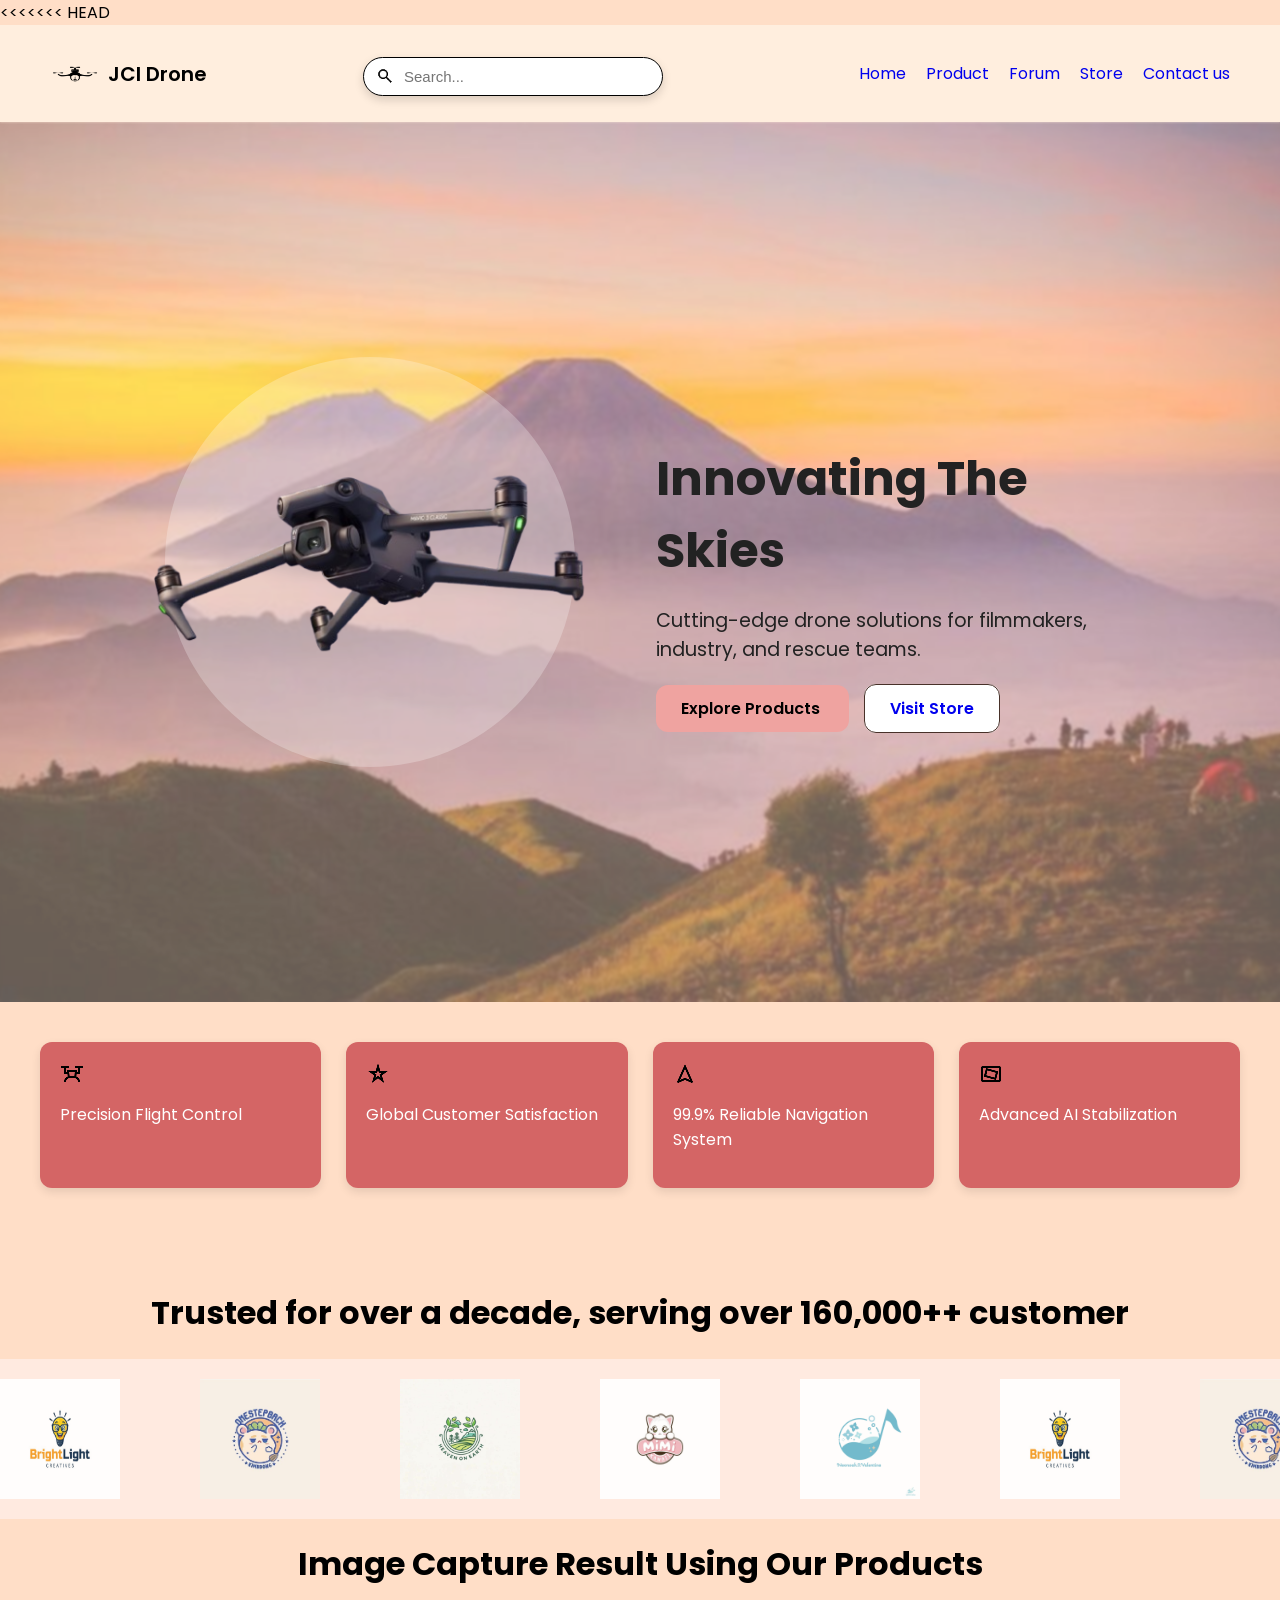
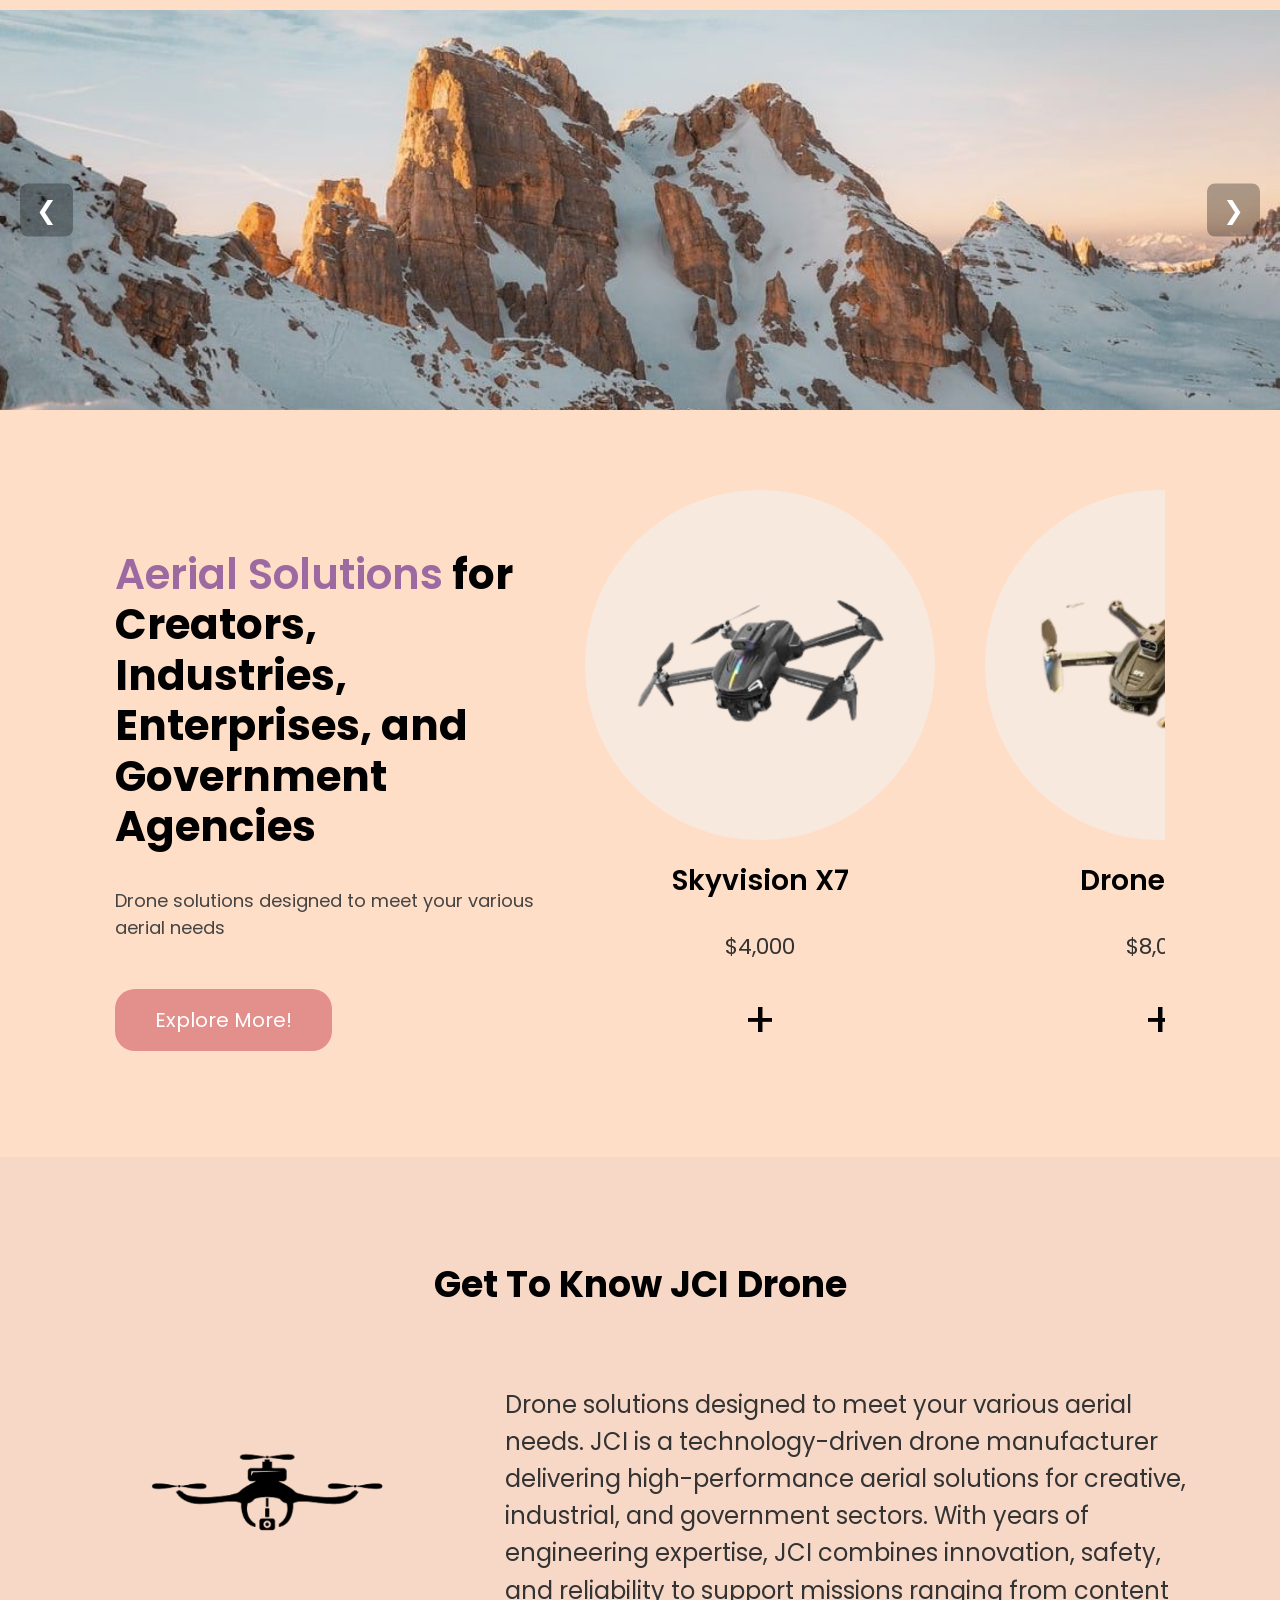
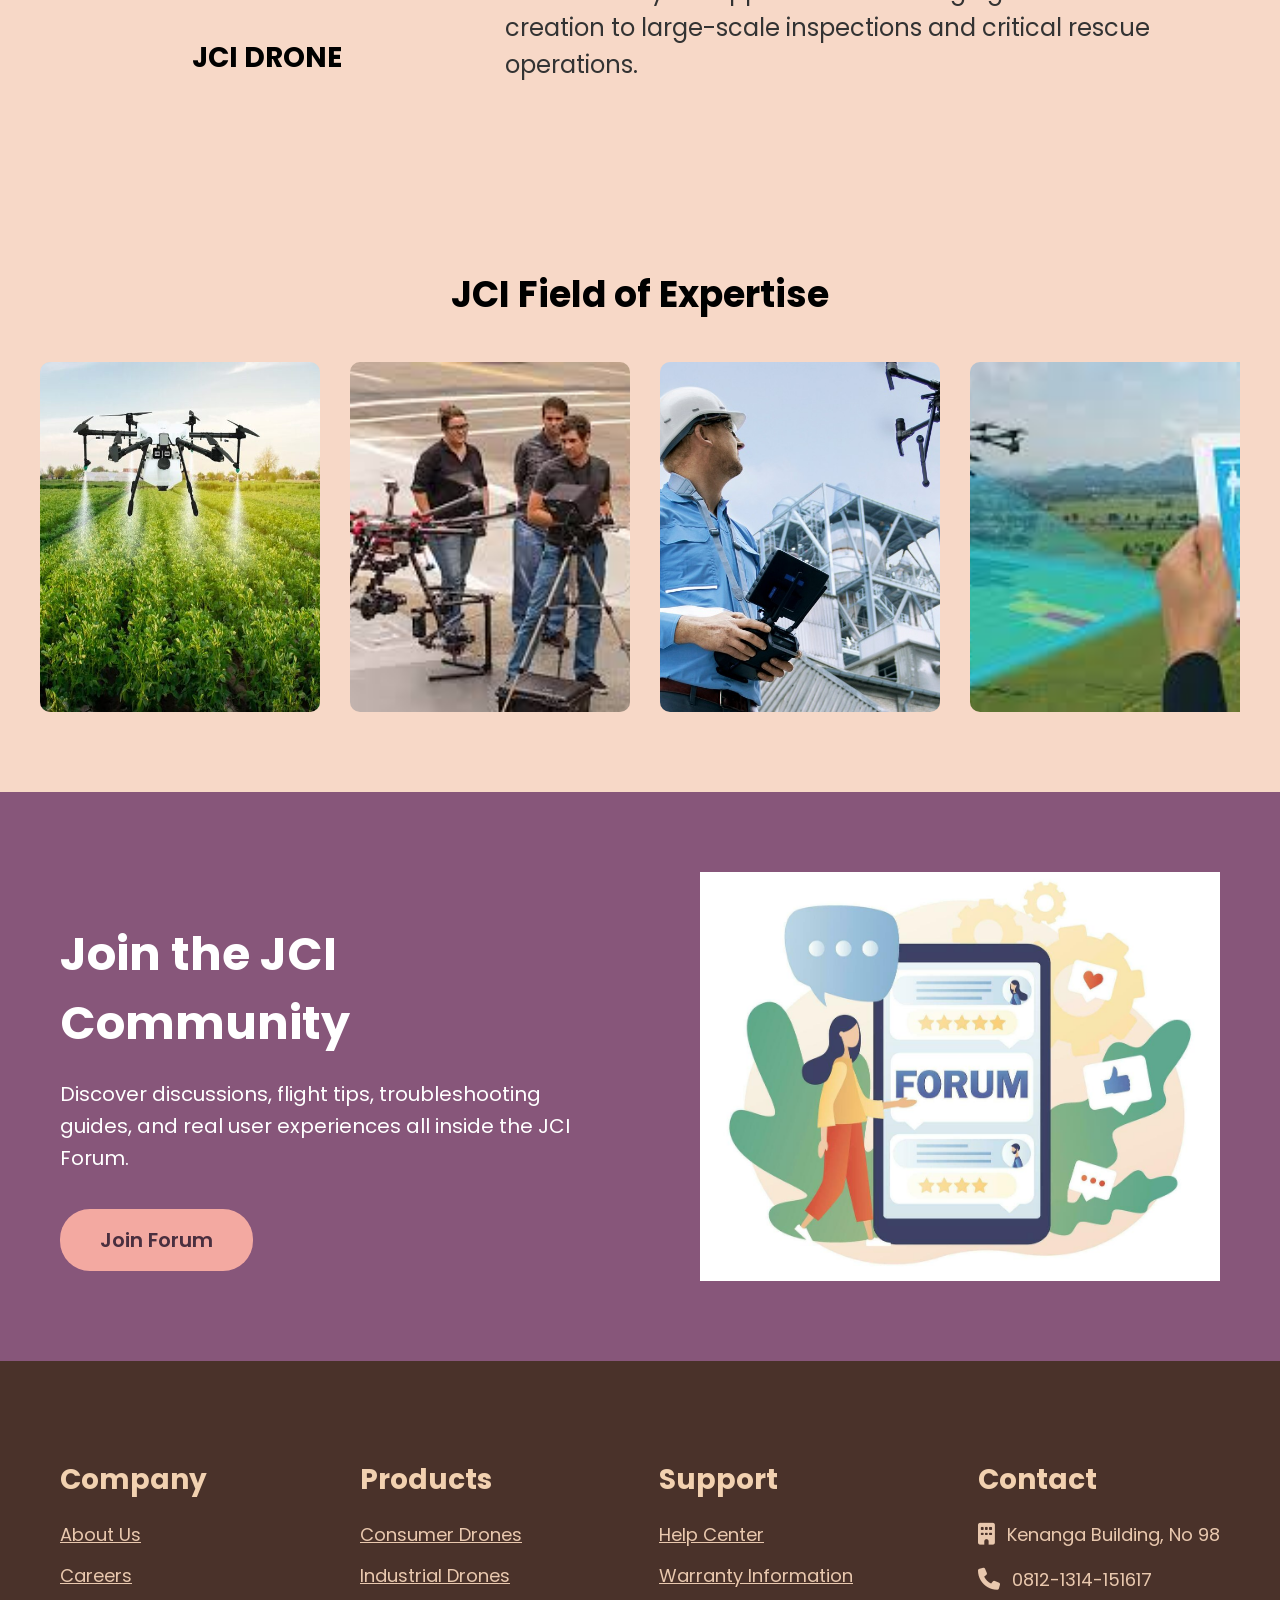
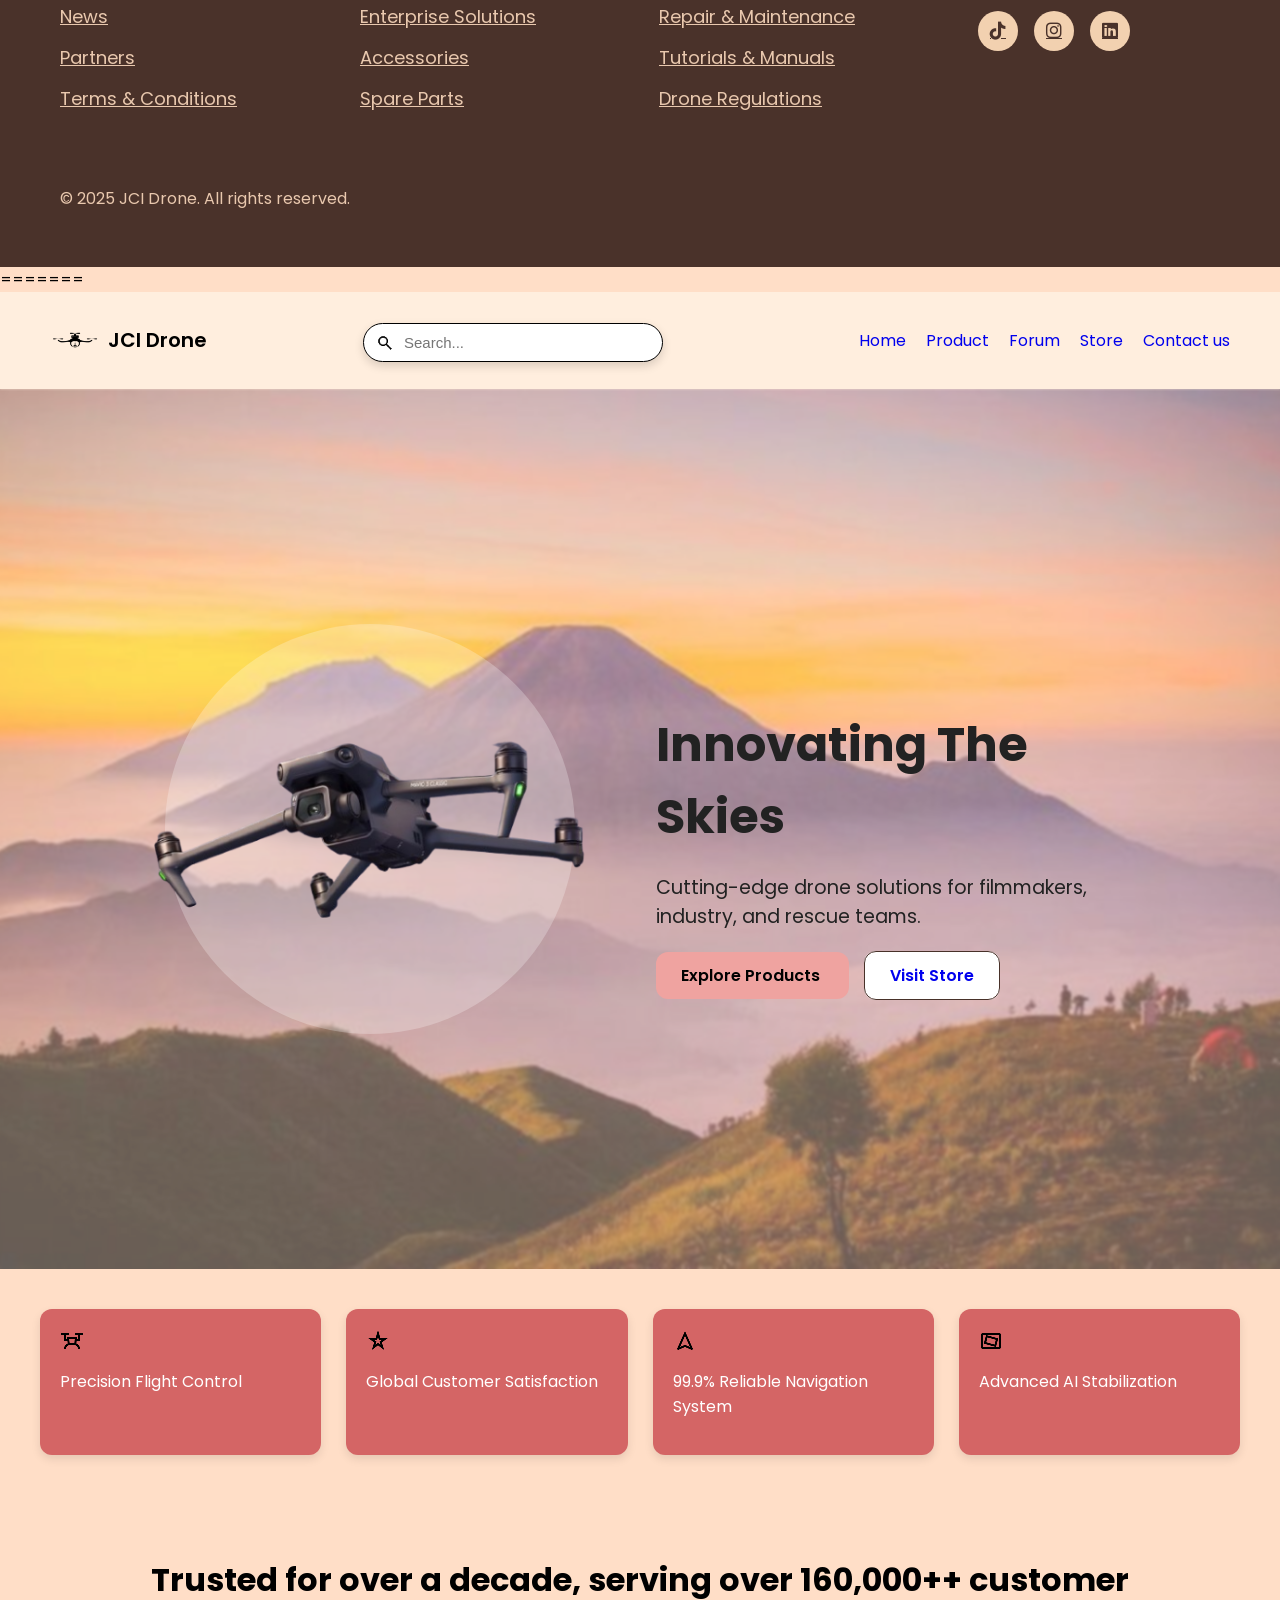
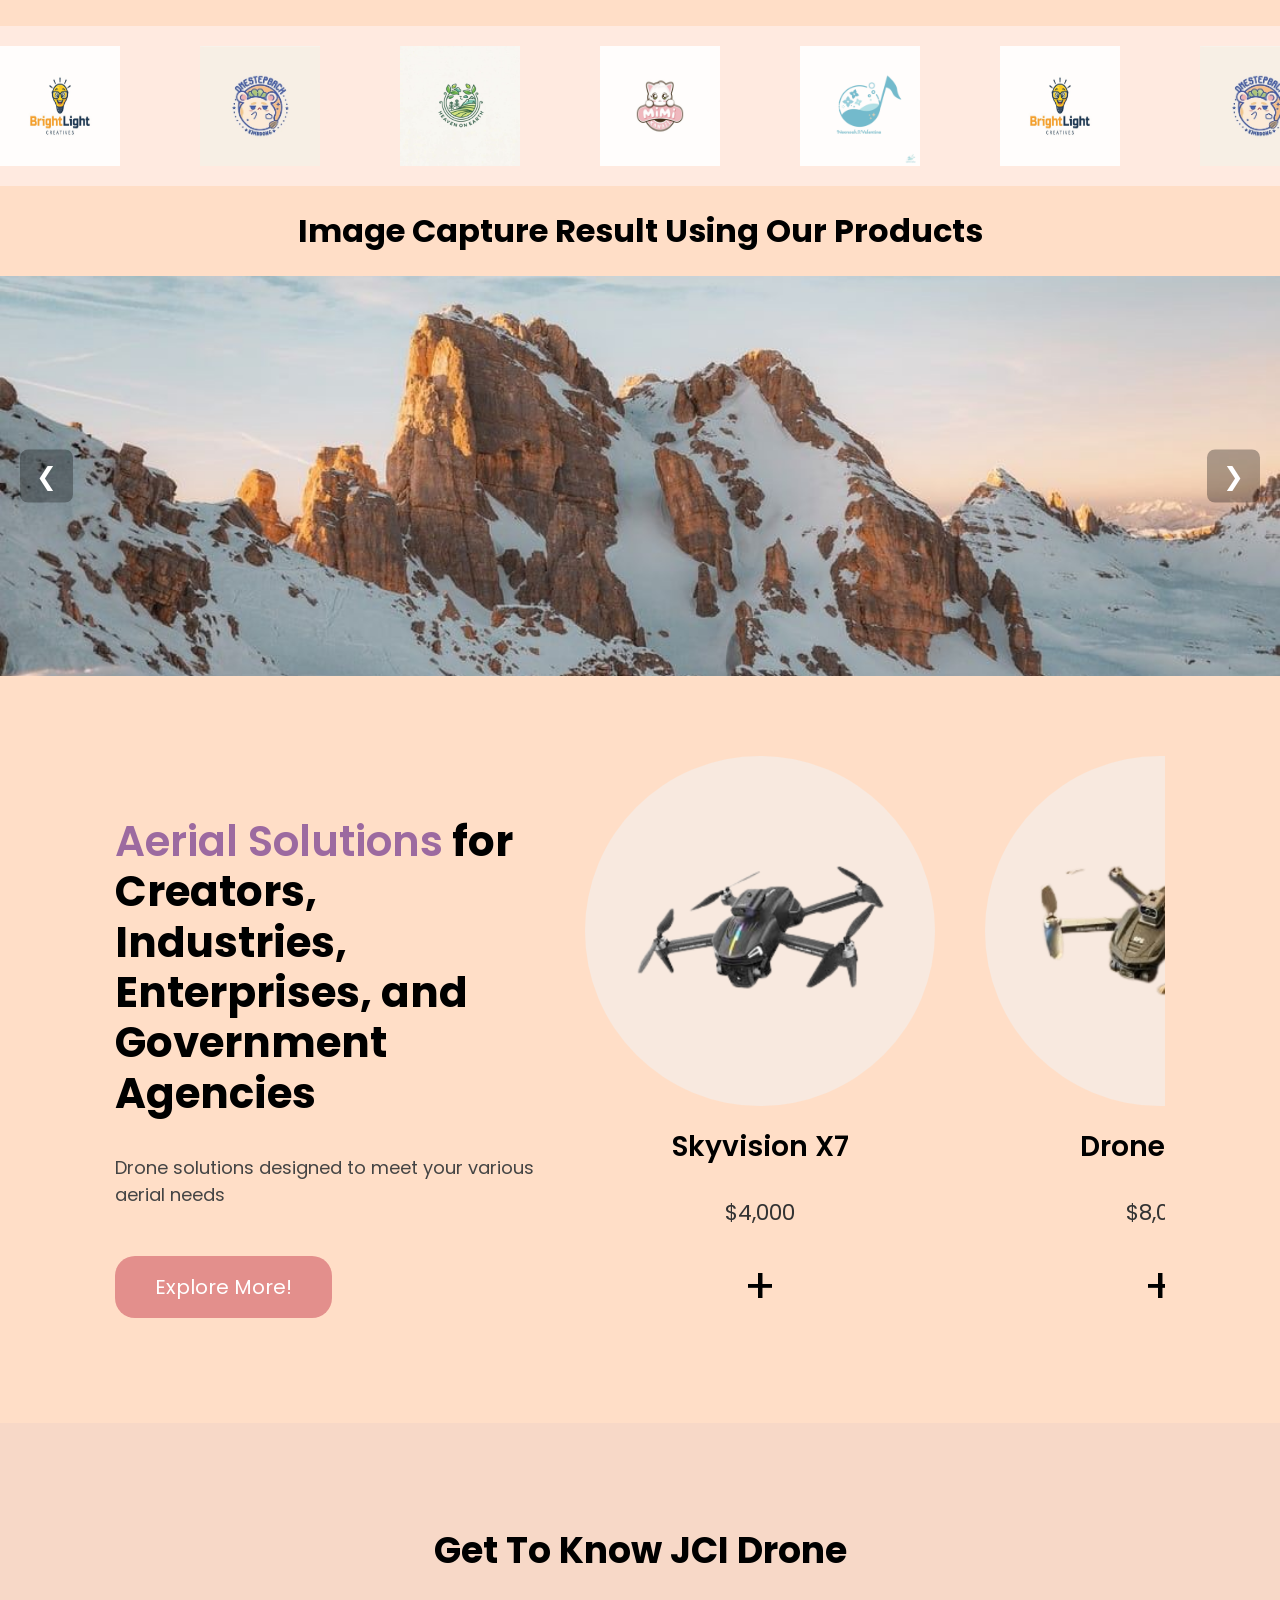
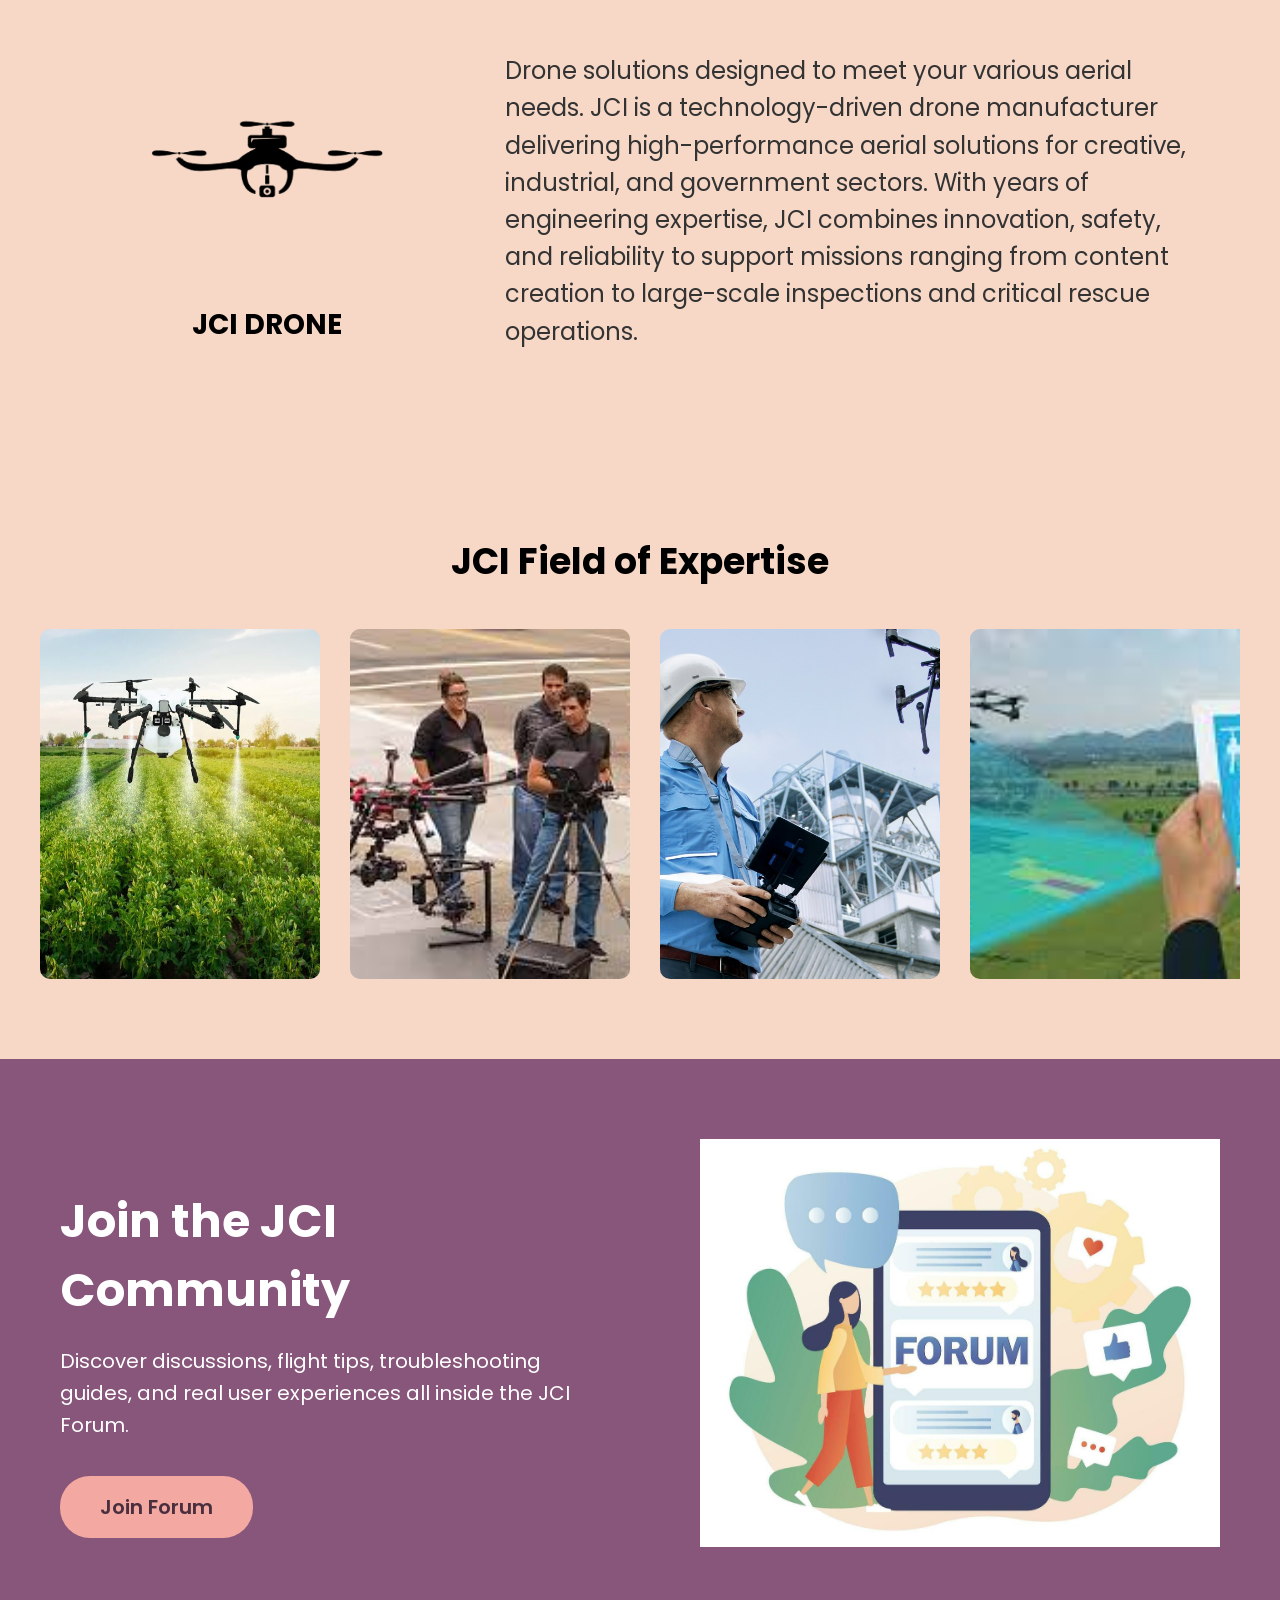
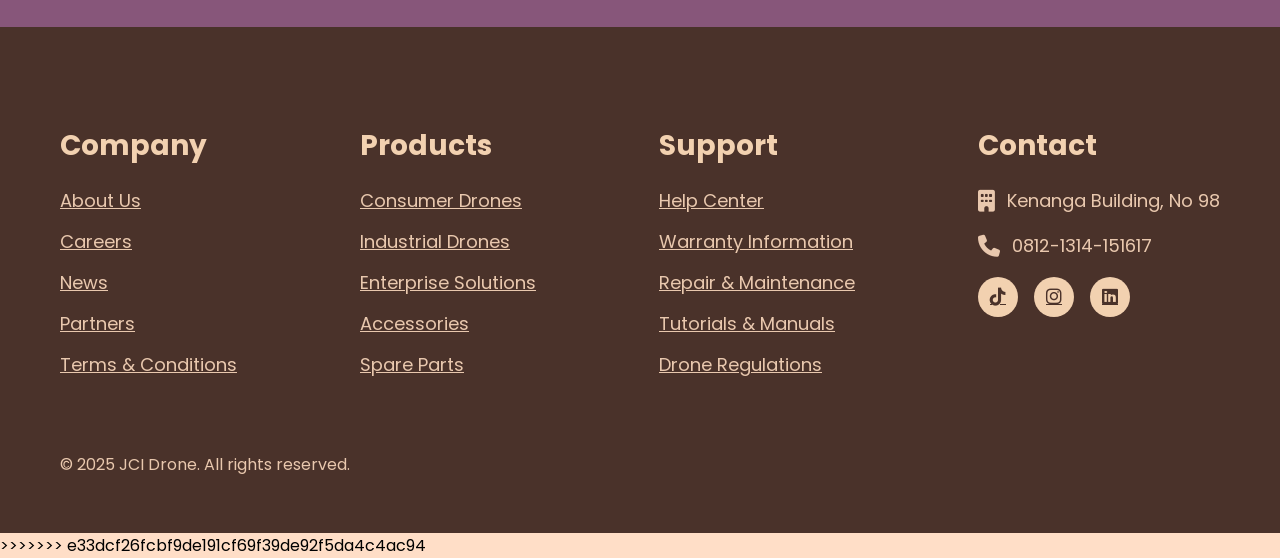
==== commit 70a71d73: "Memperbaiki path gambar" ====
--- a/index.html
+++ b/index.html
@@ -1,3 +1,4 @@
+<<<<<<< HEAD
 <!DOCTYPE html>
 <html lang="en">
 <head>
@@ -290,4 +291,298 @@
 
     <script src="main.js"></script>
 </body>
+=======
+<!DOCTYPE html>
+<html lang="en">
+<head>
+    <meta charset="UTF-8">
+    <meta name="viewport" content="width=device-width, initial-scale=1.0">
+    <title>JCI Drone - Zahra</title>
+
+    <link rel="stylesheet" href="style.css">
+    <link rel="stylesheet" href="https://cdnjs.cloudflare.com/ajax/libs/font-awesome/6.5.0/css/all.min.css">
+    <link rel="preconnect" href="https://fonts.googleapis.com">
+    <link rel="preconnect" href="https://fonts.gstatic.com" crossorigin>
+    <link href="https://fonts.googleapis.com/css2?family=Poppins:ital,wght@0,100;0,200;0,300;0,400;0,500;0,600;0,700;0,800;0,900;1,100;1,200;1,300;1,400;1,500;1,600;1,700;1,800;1,900&display=swap" rel="stylesheet">
+
+</head>
+<body>
+    <nav class="navbar">
+        <a href="index.html" class="logo">
+            <img src="Asset/logodronewbg.png" alt="logo" width="50">
+            JCI Drone
+        </a>
+
+        <input type="text" placeholder="Search..." class="search-bar">
+
+        <ul class="navbar-nav" id="navbar">
+            <li><a href="index.html" class="nav"> Home </a></li>
+            <li><a href="product.html" class="nav"> Product </a></li>
+            <li><a href="forum.html" class="nav"> Forum </a></li>
+            <li><a href="store.html" class="nav"> Store </a></li>
+            <li><a href="contactus.html" class="nav"> Contact us </a></li>
+        </ul>
+
+        <div class="toggle-menu" id="toggle-menu">
+            <span></span>
+            <span></span>
+            <span></span>
+        </div>
+    </nav>
+
+    <section class="hero-section">
+        <div class="hero-left">
+            <div class="circle-bg">
+                <img src="Asset/dronewbg.png" class="hero-drone" alt="drone"> 
+            </div>
+        </div>
+
+        <div class="hero-right">
+            <h1>Innovating The Skies</h1>
+            <p>Cutting-edge drone solutions for filmmakers, industry, and rescue teams.</p>
+            <div class="hero-buttons">
+                <a href="product.html" class="btn-primary"> Explore Products </a>
+                <a href="store.html" class="btn-secondary"> Visit Store </a>
+            </div>
+        </div>
+    </section>
+
+    <div class="card-container">
+        <div class="card">
+            <img src="Asset/Icon Drone.png" class="card-drone" alt="drone">
+            <p>Precision Flight Control</p>
+        </div>
+        <div class="card">
+            <img src="Asset/icon star.png" class="card-drone" alt="drone">
+            <p>Global Customer Satisfaction</p>
+        </div>
+        <div class="card">
+            <img src="Asset/icon navigation.png" class="card-drone" alt="drone">
+            <p>99.9% Reliable Navigation System</p>
+        </div>
+        <div class="card">
+            <img src="Asset/icon stabilization.png" class="card-drone" alt="drone">
+            <p>Advanced AI Stabilization</p>
+        </div>
+    </div>
+
+    <div class="header-brand">
+        <h1>Trusted for over a decade, serving over 160,000++ customer</h1>
+        <br>
+    </div>
+
+    <div class="logo-scroll">
+        <div class="scroll-track">
+            <img src="Asset/logo 2.jpg">
+            <img src="Asset/logo 3.jpg">
+            <img src="Asset/logo 4.jpg">
+            <img src="Asset/logo 5.jpg">
+            <img src="Asset/logo 6.jpg">
+
+            <img src="Asset/logo 2.jpg">
+            <img src="Asset/logo 3.jpg">
+            <img src="Asset/logo 4.jpg">
+            <img src="Asset/logo 5.jpg">
+            <img src="Asset/logo 6.jpg">
+
+            <img src="Asset/logo 2.jpg">
+            <img src="Asset/logo 3.jpg">
+            <img src="Asset/logo 4.jpg">
+            <img src="Asset/logo 5.jpg">
+            <img src="Asset/logo 6.jpg">
+
+            <img src="Asset/logo 2.jpg">
+            <img src="Asset/logo 3.jpg">
+            <img src="Asset/logo 4.jpg">
+            <img src="Asset/logo 5.jpg">
+            <img src="Asset/logo 6.jpg">
+        </div>
+    </div>
+
+    <div class="header-brand">
+        <h1>Image Capture Result Using Our Products</h1>
+        <br>
+    </div>
+
+    <div class="image-slider">
+        <button class="prev">❮</button>
+        <img id="sliderImage" src="Asset/hasil foto drone 2.jpg">
+        <button class="next">❯</button>
+    </div>
+
+    <section class="aerial-section">
+        <div class="left-content">
+            <h2><span>Aerial Solutions</span> for<br>
+                Creators, Industries,<br>
+                Enterprises, and<br>
+                Government Agencies
+            </h2>
+
+            <p class="subtitle">
+                Drone solutions designed to meet your various aerial needs
+            </p>
+            
+            <a href="product.html" class="explore-btn">Explore More!</a>
+        </div>
+        
+        <div class="product-slider">
+            <div class="product-item">
+                <div class="product-circle">
+                    <img src="Asset/productdronewbg.png" alt="Skyvision X7">
+                </div>
+
+                <h3>Skyvision X7</h3>
+
+                <p class="price">$4,000</p>
+                
+                <div class="plus-btn"> + </div>
+            </div>
+
+            <div class="product-item">
+                <div class="product-circle">
+                    <img src="Asset/productdrone3wbg.png" alt="Drone BS-9">
+                </div>
+
+                <h3>Drone BS-9</h3>
+
+                <p class="price">$8,000</p>
+
+                <div class="plus-btn"> + </div>
+            </div>
+        </div>
+    </section>
+
+    <section class="know-section">
+        <h2 class="know-title">Get To Know JCI Drone</h2>
+        
+            <div class="know-content">
+                <div class="know-left">
+                    <img src="Asset/logodronewbg.png" alt="JCI Drone" class="know-icon">
+                    <h3>JCI DRONE</h3>
+                </div>
+
+                <div class="know-right">
+                    <p>
+                        Drone solutions designed to meet your various aerial needs.
+                        JCI is a technology-driven drone manufacturer delivering
+                        high-performance aerial solutions for creative, industrial,
+                        and government sectors. With years of engineering expertise,
+                        JCI combines innovation, safety, and reliability to support
+                        missions ranging from content creation to large-scale inspections
+                        and critical rescue operations.
+                    </p>
+                </div>
+
+            </div>
+    </section>
+
+    <section class="expertise-section">
+
+        <h2 class="expertise-title">JCI Field of Expertise</h2>
+
+        <div class="expertise-slider">
+
+            <div class="expertise-item" onclick="openModal(1)">
+                <img src="Asset/drone agriculture.jpg" alt="Field 1">
+            </div>
+
+            <div class="expertise-item" onclick="openModal(2)">
+                <img src="Asset/drone filming.jpeg" alt="Field 2">
+            </div>
+
+            <div class="expertise-item" onclick="openModal(3)">
+                <img src="Asset/drone industrial.jpg" alt="Field 3">
+            </div>
+
+            <div class="expertise-item" onclick="openModal(4)">
+                <img src="Asset/drone mapping.jpeg"Field 4">
+            </div>
+
+            <div class="expertise-item" onclick="openModal(5)">
+                <img src="Asset/drone rescue.jpg" alt="Field 5">
+            </div>
+        </div>
+    </section>
+
+    <div id="expertiseModal" class="modal">
+        <div class="modal-content">
+            <span class="close" onclick="closeModal()">&times;</span>
+            <p id="modalText">Lorem ipsum...</p>
+        </div>
+    </div>
+
+    <section class="join-community">
+        <div class="join-wrapper">
+            <div class="join-left">
+                <img src="Asset/forum foto.jpg" alt="Forum Illustration">
+            </div>
+
+            <div class="join-right">
+                <h2>Join the JCI Community</h2>
+                <p>
+                    Discover discussions, flight tips, troubleshooting guides, 
+                    and real user experiences all inside the JCI Forum.
+                </p>
+                <a href="forum.html" class="join-btn">Join Forum</a>
+            </div>
+        </div>
+    </section>
+
+    <footer class="footer">
+        <div class="footer-container">
+            <div class="footer-column">
+                <h3>Company</h3>
+                <a href="#">About Us</a>
+                <a href="#">Careers</a>
+                <a href="#">News</a>
+                <a href="#">Partners</a>
+                <a href="#">Terms & Conditions</a>
+            </div>
+
+            <div class="footer-column">
+                <h3>Products</h3>
+                <a href="#">Consumer Drones</a>
+                <a href="#">Industrial Drones</a>
+                <a href="#">Enterprise Solutions</a>
+                <a href="#">Accessories</a>
+                <a href="#">Spare Parts</a>
+            </div>
+
+            <div class="footer-column">
+                <h3>Support</h3>
+                <a href="#">Help Center</a>
+                <a href="#">Warranty Information</a>
+                <a href="#">Repair & Maintenance</a>
+                <a href="#">Tutorials & Manuals</a>
+                <a href="#">Drone Regulations</a>
+            </div>
+
+            <div class="footer-column contact">
+                <h3>Contact</h3>
+
+                <div class="contact-item">
+                    <i class="fas fa-building"></i>
+                    <span>Kenanga Building, No 98</span>
+                </div>
+
+                <div class="contact-item">
+                    <i class="fas fa-phone"></i>
+                    <span>0812-1314-151617</span>
+                </div>
+
+                <div class="social-icons">
+                    <a href="#"><i class="fab fa-tiktok"></i></a>
+                    <a href="#"><i class="fab fa-instagram"></i></a>
+                    <a href="#"><i class="fab fa-linkedin"></i></a>
+                </div>
+            </div>
+        </div>
+        
+        <p class="copyright">© 2025 JCI Drone. All rights reserved.</p>
+    </footer>
+
+
+    <script src="main.js"></script>
+</body>
+>>>>>>> e33dcf26fcbf9de191cf69f39de92f5da4c4ac94
 </html>
--- a/style.css
+++ b/style.css
@@ -1,3 +1,4 @@
+<<<<<<< HEAD
 *{
     margin: 0;
     padding: 0;
@@ -1986,3 +1987,1993 @@
     font-size: 14px;
   }
 }
+=======
+*{
+    margin: 0;
+    padding: 0;
+    box-sizing: border-box;
+}
+
+.navbar{
+    background-color: #ffeede;
+    display: flex;
+    justify-content: space-between;
+    align-items: center;
+    gap: 50px;
+    padding: 20px 50px;
+    position: relative;
+    z-index: 9999;
+}
+
+a {
+    text-decoration: none;
+}
+
+.logo {
+    display: flex;
+    align-items: center;
+    gap: 8px;
+    font-family: "Poppins", sans-serif;
+    font-size: 20px;
+    font-weight: 600;
+    color: black;
+}
+
+.search-bar {
+    padding: 10px 15px 10px 40px;
+    width: 300px;
+    border-radius: 30px;
+    border: 1px solid #000;
+    outline: none;
+    background: url('Asset/iconSearch.png') no-repeat 12px center;
+    background-color: white;
+    background-size: 18px;
+    box-shadow: 0 4px 10px rgba(0,0,0,0.15);
+    margin-top: 5px;
+}
+
+.navbar-nav {
+    list-style: none;
+    display: flex;
+    align-items: center;
+    gap: 20px;
+}
+
+.toggle-menu{
+    display: none;
+}
+
+.hero-section {
+    display: flex;
+    align-items: center;
+    justify-content: space-between;
+    padding: 5rem 9%;
+    min-height: 80vh;
+    position: relative;
+
+    background-image: url('Asset/background.jpg');
+    background-size: cover;
+    background-position: center;
+    position: relative;
+    z-index: 1;
+}
+
+.hero-section::after {
+    content: "";
+    position: absolute;
+    inset: 0;
+    background: rgba(255, 232, 212, 0.4);
+    backdrop-filter: blur(1px);
+    z-index: 1;
+}
+
+.hero-left{
+    width: 50%;
+    position: relative;
+    z-index: 2;
+}
+
+.circle-bg {
+    width: 410px;
+    height: 410px;
+    background: rgba(255,255,255,0.25);
+    border-radius: 50%;
+    position: absolute;
+    left: 50px;
+    top: 50%;
+    transform: translateY(-50%);
+}
+
+.hero-drone {
+  position: absolute;
+  left: -100px;
+  top: 55%;
+  transform: translateY(-50%);
+  width: 600px;
+  object-fit: contain;
+  z-index: 3;
+}
+
+.hero-right {
+  width: 50%;
+  z-index: 2;
+  padding-left: 2rem;
+  color: #222;
+}
+
+.hero-right h1 {
+  font-size: 3rem;
+  font-weight: 700;
+  margin-bottom: 1rem;
+}
+
+.hero-right p {
+  font-size: 1.2rem;
+  max-width: 450px;
+  margin-bottom: 2rem;
+}
+
+.btn-primary {
+    background: #d46565;
+    padding: 12px 25px;
+    border-radius: 12px;
+    color: white;
+    font-weight: 600;
+    margin-right: 15px;
+}
+
+.btn-secondary {
+    background: white;
+    border: 1px solid #483129;
+    padding: 12px 25px;
+    border-radius: 12px;
+    font-weight:600;
+}
+
+body {
+    margin: 0;
+    background: #ffdec7;
+    font-family: "Poppins", sans-serif;
+    align-items: center;
+}
+
+.card-container{
+  display: grid;
+  grid-template-columns: repeat(4, 1fr); 
+  gap: 25px;
+  max-width: 1200px;
+  margin: 40px auto 80px auto;
+  padding: 0 20px;
+
+}
+
+.card {
+  background-color: #d46565;
+  border-radius: 12px;
+  padding: 20px;
+  box-shadow: 0px 4px 10px rgba(0,0,0,0.1);
+  color: white;
+}
+
+.card-content{
+  padding: 10px;
+}
+
+.card-content h3{
+  font-size: 28px;
+  margin-bottom: 8px;
+}
+
+.card-content p {
+  color: white;
+  font-size: 15px;
+  line-height: 1.3;
+}
+
+.header-brand{
+  width: 100%;
+  display: flex;
+  justify-content: center;
+  align-items: center;     
+  text-align: center;
+  font-family: "Poppins", sans-serif;
+}
+
+.logo-scroll {
+  overflow: hidden;
+  width: 100%;
+  background: #FFEAE0;
+  padding: 20px 0;
+}
+
+.scroll-track {
+  display: flex;
+  gap: 80px;
+  animation: scroll 15s linear infinite;
+}
+
+.scroll-track img {
+  width: 120px;
+  height: auto;
+  opacity: .9;
+  transition: .2s;
+}
+
+.scroll-track img:hover {
+  transform: scale(1.1);
+  opacity: 1;
+}
+
+@keyframes scroll {
+  0% { transform: translateX(0); }
+  100% { transform: translateX(-50%); }
+}
+
+
+.image-slider {
+  width: 100%;
+  height: 400px;
+  position: relative;
+}
+
+.image-slider img {
+  width: 100%;
+  height: 100%;
+  object-fit: cover;
+  transition: .3s;
+}
+
+.image-slider button {
+  position: absolute;
+  top: 50%;
+  transform: translateY(-50%);
+  padding: 12px 16px;
+  background: rgba(0,0,0,.3);
+  border: none;
+  color: white;
+  font-size: 25px;
+  cursor: pointer;
+  border-radius: 8px;
+}
+
+.prev {
+    left: 20px;
+}
+
+.next{
+    right: 20px;
+}
+
+.left-content {
+    max-width: 420px;
+    flex: 1;
+}
+
+.left-content h2 {
+    font-size: 42px;
+    line-height: 1.2;
+    color: #000;
+}
+
+.left-content h2 span {
+    color: #9c6aa0;
+    font-weight: 600;
+}
+
+.subtitle {
+    margin-top: 25px;
+    font-size: 20px;
+    color: #444;
+}
+
+.explore-btn {
+    display: inline-block;
+    margin-top: 30px;
+    background: #e38f8c;
+    padding: 16px 40px;
+    border-radius: 20px;
+    color: white;
+    font-size: 20px;
+    text-decoration: none;
+    transition: 0.3s;
+}
+
+.explore-btn:hover {
+    background: #d27674;
+}
+
+.product-slider {
+    display: flex;
+    overflow-x: auto;
+    gap: 50px;
+    scroll-snap-type: x mandatory;
+    padding-bottom: 20px;
+    width: 60%;
+    flex: 1;
+}
+
+.product-slider::-webkit-scrollbar {
+    display: none;
+}
+
+/* ====== PRODUCT ITEM ====== */
+.product-item {
+    text-align: center;
+    scroll-snap-align: center;
+    min-width: 350px;
+}
+
+.product-circle {
+    background: #f8e9df;
+    width: 350px;
+    height: 350px;
+    border-radius: 50%;
+    display: flex;
+    justify-content: center;
+    align-items: center;
+    overflow: hidden;
+    transition: 0.3s ease;
+}
+
+.product-circle img {
+    width: 75%;
+    transition: 0.4s ease;
+}
+
+.product-circle:hover {
+    transform: scale(1.05);
+    box-shadow: 0 10px 25px rgba(0,0,0,0.15);
+}
+
+.product-circle:hover img {
+    transform: scale(1.15);
+}
+
+.product-item h3 {
+    margin-top: 20px;
+    font-size: 28px;
+    font-weight: 600;
+}
+
+.price {
+    font-size: 22px;
+    color: #333;
+}
+
+.plus-btn {
+    font-size: 48px;
+    margin-top: 10px;
+    cursor: pointer;
+    transition: 0.3s;
+}
+
+.plus-btn:hover {
+    transform: scale(1.2);
+}
+
+.aerial-section {
+    display: flex;
+    justify-content: space-between;
+    align-items: center;
+    gap: 50px;
+    padding: 80px 9%;
+}
+
+.know-section {
+    background: #f7d8c7;
+    padding: 70px 80px;
+}
+
+.know-title {
+    text-align: center;
+    font-size: 36px;
+    font-weight: 700;
+    margin-bottom: 50px;
+}
+
+.know-content {
+    display: flex;
+    align-items: center;
+    gap: 50px;
+}
+
+.know-left {
+    text-align: center;
+    width: 35%;
+}
+
+.know-icon {
+    width: 260px;
+    max-width: 100%;
+    filter: brightness(0);
+}
+
+.know-left h3 {
+    font-size: 28px;
+    margin-top: 15px;
+    font-weight: 700;
+}
+
+.know-right {
+    width: 65%;
+}
+
+.know-right p {
+    font-size: 24px;
+    line-height: 1.55;
+    color: #333;
+}
+
+.expertise-section {
+    background: #f7d8c7;
+    padding: 60px 40px;
+}
+
+.expertise-title {
+    text-align: center;
+    font-size: 36px;
+    font-weight: 700;
+    margin-bottom: 40px;
+}
+
+.expertise-slider {
+    display: flex;
+    overflow-x: auto;
+    gap: 30px;
+    scroll-snap-type: x mandatory;
+    padding-bottom: 20px;
+}
+
+.expertise-slider::-webkit-scrollbar {
+    display: none;
+}
+
+.expertise-item {
+    min-width: 280px;
+    height: 350px;
+    scroll-snap-align: center;
+    border-radius: 10px;
+    overflow: hidden;
+    cursor: pointer;
+    transition: 0.3s ease;
+}
+
+.expertise-item img {
+    width: 100%;
+    height: 100%;
+    object-fit: cover;
+    transition: 0.3s;
+}
+
+.expertise-item:hover img {
+    transform: scale(1.08);
+}
+
+.modal {
+    position: fixed;
+    top: 0;
+    left: 0;
+    width: 100%;
+    height: 100%;
+    display: none;
+    justify-content: center;
+    align-items: center;
+    background: rgba(0,0,0,0.6);
+    backdrop-filter: blur(3px);
+    z-index: 999;
+}
+
+.modal-content {
+    width: 80%;
+    max-width: 500px;
+    background: white;
+    padding: 25px;
+    border-radius: 14px;
+    text-align: center;
+    animation: popIn 0.3s ease;
+}
+
+@keyframes popIn {
+    from { transform: scale(0.7); opacity: 0; }
+    to { transform: scale(1); opacity: 1; }
+}
+
+.close {
+    font-size: 32px;
+    float: right;
+    cursor: pointer;
+    margin-top: -10px;
+}
+
+.join-community {
+    background: #87567A;
+    padding: 80px 60px;
+}
+
+.join-wrapper {
+    display: flex;
+    align-items: center;
+    justify-content: space-between;
+    gap: 40px;
+    max-width: 1300px;
+    margin: auto;
+    flex-direction: row-reverse;
+}
+
+.join-left img {
+    width: 100%;
+    max-width: 520px;
+    object-fit: cover;
+}
+
+.join-right {
+    color: white;
+    max-width: 550px;
+}
+
+.join-right h2 {
+    font-size: 46px;
+    font-weight: 700;
+    margin-bottom: 20px;
+}
+
+.join-right p {
+    font-size: 20px;
+    line-height: 1.6;
+    margin-bottom: 35px;
+}
+
+.join-btn {
+    display: inline-block;
+    background: #F3A9A1;
+    color: #4a2f3f;
+    padding: 16px 40px;
+    border-radius: 30px;
+    font-size: 20px;
+    font-weight: 600;
+    text-decoration: none;
+    transition: 0.3s ease;
+}
+
+.join-btn:hover {
+    background: #f8b8b0;
+}
+
+.footer {
+    background: #4A322A;
+    padding: 70px 60px 40px;
+    color: #E9C8AE;
+    font-family: 'Poppins', sans-serif;
+}
+
+.footer-container {
+    display: flex;
+    justify-content: space-between;
+    flex-wrap: wrap;
+    max-width: 1300px;
+    margin: auto;
+    gap: 60px;
+}
+
+.footer-column h3 {
+    font-size: 28px;
+    font-weight: 700;
+    margin-bottom: 20px;
+    color: #F2D1B0;
+}
+
+.footer-column a {
+    display: block;
+    margin-bottom: 14px;
+    color: #E9C8AE;
+    text-decoration: underline;
+    font-size: 18px;
+    transition: 0.25s ease;
+}
+
+.footer-column a:hover {
+    color: #ffffff;
+}
+
+.contact-item {
+    display: flex;
+    align-items: center;
+    gap: 12px;
+    margin-bottom: 18px;
+    font-size: 18px;
+}
+
+.contact-item i {
+    font-size: 22px;
+}
+
+.social-icons {
+    display: flex;
+    gap: 16px;
+    margin-top: 10px;
+}
+
+.social-icons a {
+    width: 40px;
+    height: 40px;
+    background: #F2D1B0;
+    color: #4A322A;
+    display: flex;
+    justify-content: center;
+    align-items: center;
+    border-radius: 50%;
+    font-size: 18px;
+    transition: 0.3s ease;
+}
+
+.social-icons a:hover {
+    transform: scale(1.1);
+    background: #fff2e6;
+}
+
+.footer .copyright {
+    text-align: left;
+    margin-top: 60px;
+    font-size: 16px;
+    color: #E9C8AE;
+}
+
+.info-item i {
+    margin-right: 10px;
+    color: #444;
+    font-size: 18px;
+}
+
+/* .contact-container {
+    display: flex;
+    min-height: 100vh;
+}
+
+.contact-left {
+    width: 50%;
+    padding: 70px 60px;
+}
+
+.contact-left h1 {
+    font-size: 55px;
+    margin: 0;
+}
+
+.contact-left p {
+    font-size: 20px;
+    margin-top: 15px;
+}
+
+.info-item {
+    margin-top: 18px;
+    font-size: 18px;
+}
+
+.sub-title {
+    margin-top: 40px;
+    font-size: 28px;
+}
+
+.sub-desc {
+    font-size: 18px;
+    margin-top: 8px;
+}
+
+.contact-right {
+    width: 50%;
+    background: #7B4F73;
+    color: white;
+    padding: 60px;
+    border-radius: 30px 0 0 30px;
+}
+
+.contact-right h2 {
+    font-size: 45px;
+    margin: 0;
+}
+
+.contact-right p {
+    margin-top: 10px;
+    font-size: 20px;
+    opacity: 0.9;
+}
+
+form {
+    margin-top: 35px;
+}
+
+.row {
+    display: flex;
+    gap: 15px;
+}
+
+input, select, textarea {
+    width: 100%;
+    padding: 14px;
+    border-radius: 12px;
+    border: none;
+    margin-top: 18px;
+    font-size: 16px;
+    font-family: inherit;
+}
+
+textarea {
+    height: 140px;
+    resize: none;
+}
+
+.tos {
+    display: flex;
+    align-items: center;
+    margin-top: 15px;
+}
+
+.submit-btn {
+    width: 100%;
+    margin-top: 22px;
+    padding: 16px;
+    background: #F3B8A4;
+    color: #000;
+    font-weight: bold;
+    border-radius: 14px;
+    border: none;
+    cursor: pointer;
+    font-size: 17px;
+}
+
+.submit-btn:hover {
+    opacity: 0.9;
+}
+
+.tos-info {
+    margin-top: 15px;
+    font-size: 14px;
+    opacity: 0.8;
+} */
+
+/* .contact-container {
+    display: flex;
+    justify-content: space-between;
+    gap: 40px;
+}
+
+/* LEFT SIDE */
+/* .left-side {
+    width: 45%;
+} */
+
+/* .left-side h1 {
+    font-size: 50px;
+    font-weight: 700;
+}
+
+.left-side p {
+    margin: 10px 0 20px;
+    font-size: 16px;
+}
+
+.info {
+    margin-bottom: 12px;
+    font-size: 16px;
+    display: flex;
+    align-items: center;
+    gap: 10px;
+}
+
+.info i {
+    font-size: 18px;
+}
+
+.sub-info {
+    margin-top: 40px;
+    display: flex;
+    justify-content: space-between;
+}
+
+.sub-info div {
+    width: 45%;
+}
+
+.sub-info h3 {
+    font-size: 20px;
+    margin-bottom: 8px;
+}
+
+/* FORM BOX */
+/* .form-box {
+    width: 45%;
+    background: #744b75;
+    padding: 40px;
+    border-radius: 25px;
+    color: white;
+} */
+
+/* .form-box h2 {
+    font-size: 35px;
+}
+
+.row {
+    display: flex;
+    gap: 15px;
+    margin-top: 20px;
+}
+
+.row.single {
+    flex-direction: column;
+}
+
+input, textarea {
+    width: 100%;
+    padding: 15px;
+    border-radius: 30px;
+    border: none;
+    font-size: 15px;
+} */
+
+/* textarea {
+    border-radius: 20px;
+    height: 120px;
+    margin-top: 20px;
+}
+
+.char-count {
+    text-align: right;
+    margin-top: 5px;
+    font-size: 13px;
+} */
+
+/* .check {
+    display: flex;
+    align-items: center;
+    gap: 10px;
+    margin: 20px 0;
+} */
+
+/* .submit-btn {
+    width: 100%;
+    padding: 15px;
+    border-radius: 30px;
+    border: none;
+    background: #f4b7a1;
+    font-size: 18px;
+    cursor: pointer;
+    margin-top: 10px;
+} */
+
+/* .result {
+    margin-top: 15px;
+    font-weight: 600;
+    text-align: center;
+    display: block; 
+    min-height: 20px; 
+}  */
+
+.contact-wrapper {
+    display: flex;
+    gap: 40px;
+    max-width: 1200px;
+    padding: 40px;
+    margin: auto;
+}
+
+.contact-info {
+    width: 45%;
+}
+
+.contact-info h1 {
+    font-size: 36px;
+    font-weight: 700;
+}
+
+.info-item {
+    margin: 12px 0;
+    font-size: 16px;
+    display: flex;
+    align-items: center;
+    gap: 10px;
+}
+
+.highlight-box {
+    background: #f0f5ff;
+    padding: 18px;
+    border-radius: 10px;
+    margin-top: 20px;
+}
+
+.contact-card {
+    width: 55%;
+    padding: 30px;
+    background: white;
+    border-radius: 14px;
+    box-shadow: 0 4px 15px rgba(0,0,0,0.1);
+}
+
+.input-group {
+    margin-bottom: 15px;
+    display: flex;
+    flex-direction: column;
+}
+
+.input-group label {
+    font-size: 14px;
+    margin-bottom: 5px;
+}
+
+input, textarea {
+    padding: 12px;
+    border-radius: 8px;
+    border: 1px solid #ccc;
+    font-size: 15px;
+}
+
+textarea {
+    height: 120px;
+    resize: none;
+}
+
+.char-count {
+    text-align: right;
+    font-size: 13px;
+    color: #666;
+}
+
+.checkbox {
+    display: flex;
+    align-items: center;
+    gap: 8px;
+    margin: 12px 0;
+}
+
+.btn-send {
+    width: 100%;
+    padding: 12px;
+    background: #1a1a1a;
+    color: white;
+    font-size: 16px;
+    border-radius: 8px;
+    border: none;
+    cursor: pointer;
+}
+
+.result {
+    margin-top: 12px;
+    font-weight: 600;
+}
+
+.warning {
+  color: red;
+  font-size: 12px;
+  margin-top: 5px;
+  display: block;
+}
+
+
+.location-section {
+    background: #f8d2b7;
+    padding: 80px 6%;
+}
+
+.location-container {
+    display: flex;
+    align-items: center;
+    justify-content: space-between;
+    gap: 60px;
+    flex-wrap: wrap;
+}
+
+.map-box {
+    flex: 1;
+    min-width: 330px;
+}
+
+.map-box iframe {
+    width: 100%;
+    height: 420px;
+    border: 0;
+    border-radius: 25px;
+    box-shadow: 0px 4px 20px rgba(0,0,0,0.1);
+}
+
+.location-text {
+    flex: 1;
+    min-width: 300px;
+}
+
+.location-text h3 {
+    font-size: 22px;
+    font-weight: 500;
+    margin-bottom: 10px;
+}
+
+.location-text h1 {
+    font-size: 42px;
+    font-weight: 800;
+    margin-bottom: 30px;
+}
+
+.see-map-btn {
+    display: inline-block;
+    background: white;
+    padding: 15px 35px;
+    border-radius: 50px;
+    color: black;
+    font-size: 18px;
+    font-weight: 600;
+    border: 2px solid #d4c4b9;
+    transition: 0.25s ease;
+}
+
+.see-map-btn:hover {
+    transform: translateY(-3px);
+    box-shadow: 0px 6px 15px rgba(0,0,0,0.15);
+}
+
+.download-section {
+  display: flex;
+  justify-content: space-between;
+  align-items: center;
+  padding: 30px;
+  gap: 15px;
+}
+
+.left-column h2 {
+  font-size: 20px;
+}
+
+.left-column p {
+  font-size: 14px;
+  color: #555;
+}
+
+.store-buttons {
+    display: flex;
+    gap: 15px;
+    flex-wrap: wrap;
+}
+
+.store-buttons img {
+  width: 120px;
+  cursor: pointer;
+  transition: 0.2s;
+}
+
+.store-buttons img:hover {
+  transform: scale(1.03);
+}
+
+.mockup {
+  width: 60%;        
+  max-width: 220px;  
+}
+
+.e-commerce {
+    display: flex;
+    align-items: center;
+    padding: 25px;
+}
+
+.left-column h1 {
+    font-size: 26px;
+}
+
+.left-column p {
+    font-size: 14px;
+    color: #555;
+}
+
+.store-buttons {
+    margin-top: 20px;
+    display: flex;
+    gap: 25px;
+    flex-wrap: wrap; 
+}
+
+.store-box {
+    width: 180px;
+    height: 100px;         
+    border-radius: 12px;
+    overflow: hidden;      
+    cursor: pointer;
+    box-shadow: 0 3px 10px rgba(0,0,0,0.1);
+    transition: 0.2s;
+}
+
+.store-box img {
+    width: 100%;
+    height: 100%;
+    object-fit: cover;    
+}
+
+.store-box span {
+    font-size: 14px;
+    font-weight: 600;
+    color: #333;
+}
+
+.product-hero {
+    position: relative;
+    height: 100vh;
+    overflow: hidden;
+}
+
+.hero-bg {
+    background: url("bg.jpg") center/cover no-repeat;
+    width: 100%;
+    height: 100%;
+    filter: brightness(80%);
+    position: absolute;
+}
+
+.drone-slider {
+    position: absolute;
+    width: 70%;
+    height: 70%;
+    top: 50%;
+    left: 50%;
+    transform: translate(-50%, -50%);
+    border-radius: 50%;
+    background: rgba(255, 255, 255, 0.22);
+    backdrop-filter: blur(5px);
+    display: flex;
+    justify-
+
+.drone {
+    position: absolute;
+    width: 330px;
+    opacity: 0;
+    animation: slideCycle 0.9s infinite ease-in-out;
+}
+
+.d1 { animation-delay: 0s; }
+.d2 { animation-delay: 0.3s; }
+.d3 { animation-delay: 0.6s; }
+
+@keyframes slideCycle {
+    0% {
+        transform: translateX(-250px) scale(0.3);
+        opacity: 0;
+    }
+    20% {
+        opacity: 1;
+        transform: translateX(-100px) scale(0.6);
+    }
+    50% {
+        opacity: 1;
+        transform: translateX(0) scale(1);
+    }
+    80% {
+        opacity: 1;
+        transform: translateX(120px) scale(0.6);
+    }
+    100% {
+        opacity: 0;
+        transform: translateX(250px) scale(0.3);
+    }
+}
+content: center;
+    align-items: center;
+}
+
+
+.product-hero {
+  position: relative;
+  padding: 80px 0;
+  overflow: hidden;
+  background: #8b597b;
+  color: #fff;
+  font-family: "Inter", sans-serif;
+}
+
+.hero-inner {
+  max-width: 1300px;
+  margin: 0 auto;
+  padding: 0 40px;
+  display: flex;
+  align-items: center;
+  justify-content: space-between;
+  gap: 60px;
+}
+
+.hero-media {
+  flex: 1;
+  position: relative;
+}
+
+.media-stage {
+  position: relative;
+}
+
+.media-item.main {
+  width: 100%;
+  max-width: 580px;
+  display: block;
+  filter: drop-shadow(0 20px 40px rgba(0,0,0,0.6));
+  animation: float 5s ease-in-out infinite;
+}
+
+.media-item.accent {
+  position: absolute;
+  width: 180px;
+  opacity: 0.3;
+  filter: blur(2px);
+  animation: accentFloat 6s ease-in-out infinite;
+}
+
+.media-item.accent.a1 { top: -40px; right: -40px; }
+.media-item.accent.a2 { bottom: -40px; left: -40px; }
+
+@keyframes float {
+  0%,100% { transform: translateY(0); }
+  50% { transform: translateY(-12px); }
+}
+
+@keyframes accentFloat {
+  0%,100% { transform: translateY(0) rotate(0deg); }
+  50% { transform: translateY(10px) rotate(3deg); }
+}
+
+.hero-content {
+  flex: 1;
+}
+
+.kicker {
+  font-size: 14px;
+  letter-spacing: 1.5px;
+  color: white;
+  text-transform: uppercase;
+  display: block;
+  margin-bottom: 8px;
+}
+
+.hero-title {
+  font-size: 48px;
+  font-weight: 700;
+  margin-bottom: 20px;
+  line-height: 1.1;
+}
+
+.hero-lead {
+  font-size: 18px;
+  color: #dfe3e6;
+  margin-bottom: 24px;
+  max-width: 420px;
+}
+
+
+.hero-features {
+  display: flex;
+  gap: 14px;
+  margin: 24px 0;
+  padding: 0;
+  list-style: none;
+}
+
+.hero-features li {
+  padding: 6px 12px;
+  background: rgba(255,255,255,0.08);
+  border-radius: 8px;
+  font-size: 14px;
+  backdrop-filter: blur(6px);
+}
+
+.hero-ctas {
+  margin: 30px 0 20px;
+  display: flex;
+  gap: 16px;
+}
+
+.btn {
+  padding: 12px 26px;
+  border-radius: 10px;
+  font-weight: 600;
+  text-decoration: none;
+  transition: 0.25s ease;
+  display: inline-block;
+}
+
+.btn-primary {
+  background: #efa3a0;
+  color: #000;
+}
+
+.btn-primary:hover {
+  background: #efa3a0;
+}
+
+.btn-outline {
+  border: 1px solid #efa3a0;
+  color: #efa3a0;
+}
+
+.btn-outline:hover {
+  background: rgba(77,208,255,0.15);
+}
+
+.hero-meta {
+  margin-top: 16px;
+  font-size: 15px;
+  opacity: 0.85;
+  display: flex;
+  gap: 18px;
+}
+
+.hero-meta .price {
+  font-weight: 700;
+}
+
+.hero-decor .shape {
+  position: absolute;
+  border-radius: 50%;
+  filter: blur(80px);
+}
+
+.shape-1 {
+  width: 300px;
+  height: 300px;
+  background: #4dd0ff30;
+  top: -140px;
+  left: -120px;
+}
+
+.shape-2 {
+  width: 260px;
+  height: 260px;
+  background: #4dd0ff20;
+  bottom: -100px;
+  right: -80px;
+}
+
+.product-section {
+    padding: 40px 80px;
+    text-align: center;
+}
+
+.product-section h1 {
+    font-size: 42px;
+    margin: 0;
+    font-weight: 700;
+}
+
+.product-section h1 span {
+    color: #a06dd4;
+}
+
+.subtitle {
+    margin-top: 10px;
+    color: #444;
+    font-size: 18px;
+}
+
+.category-buttons {
+    margin: 30px 0;
+    display: flex;
+    gap: 15px;
+    justify-content: center;
+    flex-wrap: wrap;
+    position: relative;
+    z-index: 20;
+}
+
+.cat-btn {
+    padding: 12px 28px;
+    font-size: 16px;
+    border: 2px solid #333;
+    background: white;
+    border-radius: 40px;
+    cursor: pointer;
+    transition: 0.3s;
+    position: relative;
+    z-index: 10;
+}
+
+.cat-btn.active {
+    background: #5c3d2e;
+    color: white;
+    border-color: #5c3d2e;
+}
+
+.cat-btn:hover {
+    transform: scale(1.05);
+}
+
+.product-grid {
+    margin-top: 30px;
+    display: grid;
+    grid-template-columns: repeat(auto-fit, minmax(310px, 1fr));
+    gap: 25px;
+}
+
+.product-card {
+    position: relative;
+    overflow: visible;
+    background: #f1b9a7;
+    padding: 25px;
+    border-radius: 20px;
+    display: flex;
+    flex-direction: column;
+    align-items: center;
+}
+
+.product-card img {
+    width: 70%;
+    margin: 20px 0;
+}
+
+.product-card .type {
+    color: #333;
+    margin: 0;
+}
+
+.product-actions {
+    position: absolute;
+    bottom: 15px;
+    left: 50%;
+    transform: translateX(-50%);
+    display: flex;
+    gap: 10px;
+    opacity: 0;
+    pointer-events: none;
+    transition: 0.3s ease;
+    z-index: 50; 
+}
+
+.product-card:hover .product-actions {
+    opacity: 1;
+    pointer-events: auto;
+}
+
+.product-card img {
+    position: relative;
+    z-index: 10;   
+}
+
+.detail-btn,
+.buy-btn {
+    padding: 8px 18px;
+    border-radius: 8px;
+    border: none;
+    cursor: pointer;
+}
+
+.detail-btn {
+    background: #333;
+    color: #fff;
+}
+
+.buy-btn {
+    background: #ff8800;
+    color: #fff;
+}
+
+.product-card .price {
+    font-weight: 700;
+    margin: 8px 0;
+}
+
+.actions {
+    margin-top: 15px;
+    display: flex;
+    gap: 15px;
+}
+
+.detail,
+.buy {
+    padding: 10px 25px;
+    border-radius: 35px;
+    border: none;
+    cursor: pointer;
+    font-size: 15px;
+}
+
+.detail {
+    background: white;
+    border: 2px solid #333;
+}
+
+.buy {
+    background: #5c3d2e;
+    color: white;
+}
+
+.forum
+ {
+    background: #F2B7A0;
+    padding: 70px 0;
+    text-align: center;
+}
+
+.forum-header h1 {
+    font-size: 60px;
+    margin: 0;
+    font-weight: 700;
+    text-align: center;
+    display: flex;
+    flex-direction: column;
+    align-items: center;
+    background-color: #efa3ae;
+}
+
+.forum-header p {
+    font-size: 20px;
+    margin-top: 10px;
+    text-align: center;
+}
+
+.favorite-discussion {
+    padding: 60px 40px;
+    background: #FCE0C7;
+}
+
+.favorite-discussion h2 {
+    text-align: center;
+    font-size: 32px;
+    margin-bottom: 35px;
+}
+
+.discussion-scroll {
+    display: flex;
+    gap: 25px;
+    overflow-x: auto;
+    padding-bottom: 20px;
+    scroll-snap-type: x mandatory;
+}
+
+.discussion-scroll::-webkit-scrollbar {
+    height: 7px;
+}
+.discussion-scroll::-webkit-scrollbar-thumb {
+    background: #cbb29f;
+    border-radius: 10px;
+}
+
+.discussion-card {
+    min-width: 430px;
+    background: #fff;
+    padding: 25px;
+    border-radius: 22px;
+    border: 2px solid #b89e8c;
+    scroll-snap-align: start;
+    position: relative;
+}
+
+.user-info {
+    display: flex;
+    align-items: center;
+    gap: 15px;
+}
+
+.user-info img {
+    width: 60px;
+    height: 60px;
+    border-radius: 50%;
+    object-fit: cover;
+    background: #ddd;
+}
+
+.user-info h4 {
+    margin: 0;
+    font-size: 18px;
+    font-weight: 600;
+}
+
+.meta {
+    display: flex;
+    gap: 15px;
+    font-size: 14px;
+    color: #777;
+}
+
+.meta span {
+    display: flex;
+    align-items: center;
+    gap: 4px;
+}
+
+.date {
+    font-size: 13px;
+    color: #888;
+}
+
+.discussion-card h3 {
+    margin-top: 20px;
+    font-size: 22px;
+    font-weight: 700;
+}
+
+
+.desc {
+    margin-top: 8px;
+    font-size: 16px;
+    color: #444;
+}
+
+.comment-count {
+    position: absolute;
+    right: 25px;
+    bottom: 20px;
+    font-size: 15px;
+    display: flex;
+    align-items: center;
+    gap: 5px;
+    color: #555;
+}
+
+.forum-actions {
+    padding: 30px 40px;
+    display: flex;
+    justify-content: space-between;
+    align-items: center;
+    background: #FFF9F4;
+    border-top: 1px solid #e6d2c4;
+    flex-wrap: wrap;
+    gap: 20px;
+}
+
+
+.make-post-btn {
+    background: #F2B7A0;
+    border: none;
+    padding: 12px 22px;
+    border-radius: 12px;
+    font-size: 16px;
+    display: flex;
+    align-items: center;
+    gap: 8px;
+    cursor: pointer;
+    font-weight: 600;
+    transition: 0.3s;
+}
+
+.make-post-btn:hover {
+    background: #e5a28a;
+}
+
+.make-post-btn .material-symbols-rounded {
+    font-size: 20px;
+}
+
+.actions-right {
+    display: flex;
+    gap: 25px;
+    flex-wrap: wrap;
+}
+
+.filter-box {
+    display: flex;
+    flex-direction: column;
+    font-size: 14px;
+}
+
+.filter-box label {
+    margin-bottom: 5px;
+    color: #444;
+    font-weight: 500;
+}
+
+.filter-box select {
+    padding: 10px 14px;
+    border-radius: 10px;
+    border: 1px solid #c8b4a1;
+    font-size: 15px;
+    outline: none;
+    background-color: white;
+}
+
+
+.forum-post-list {
+    padding: 4px;
+    background: #FFF4EB;
+}
+
+.post-card {
+    background: #fff;
+    border-radius: 18px;
+    padding: 22px;
+    border: 2px solid #d6c0ad;
+    margin-bottom: 25px;
+}
+
+.post-top {
+    display: flex;
+    align-items: center;
+    gap: 15px;
+}
+
+.post-top img {
+    width: 55px;
+    height: 55px;
+    border-radius: 50%;
+    object-fit: cover;
+}
+
+.post-user h4 {
+    margin: 0;
+    font-size: 17px;
+    display: flex;
+    align-items: center;
+    gap: 4px;
+}
+
+.post-user .verified {
+    font-size: 18px;
+    color: #2a6ff0;
+}
+
+.post-user .date {
+    margin: 3px 0 0;
+    font-size: 13px;
+    color: #777;
+}
+
+.post-title {
+    margin-top: 18px;
+    font-size: 21px;
+    font-weight: 700;
+}
+
+.post-desc {
+    margin: 8px 0 15px;
+    font-size: 15px;
+    color: #555;
+}
+
+.post-bottom {
+    display: flex;
+    gap: 20px;
+    font-size: 14px;
+    color: #666;
+}
+
+.post-bottom span {
+    display: flex;
+    align-items: center;
+    gap: 5px;
+}
+
+
+
+@media (max-width: 768px) {
+    .forum-post-list {
+        padding: 25px;
+    }
+
+    .post-card {
+        padding: 18px;
+    }
+
+    .post-title {
+        font-size: 18px;
+    }
+
+    .search-bar{
+        display: none;
+    }
+
+    .toggle-menu{
+        display: flex;
+        flex-direction: column;
+        gap: 8px;
+        cursor: pointer;
+    }
+
+    .toggle-menu span{
+        display: block;
+        background-color: #000;
+        height: 3px;
+        width: 30px;
+    }
+
+    .navbar-nav {
+        flex-direction: column;
+        position: fixed;
+        right: 0;
+        top: -300px;
+        width: 100%;
+        padding: 30px 0;
+        background: #ffeede;
+        transition: .3s;
+        z-index: 9999;
+    }
+
+    .navbar-nav.show {
+        top: 70px;
+    }
+
+    .circle-bg,
+    .hero-drone {
+        position: relative;
+        left: 50%;
+        transform: translateX(-50%);
+    }
+
+    .circle-bg {
+        width: 300px;
+        height: 300px;
+        margin: 8-px auto 0 auto;
+        top: 0;
+    }
+
+    .hero-drone {
+        width: 400px;
+        margin-top: 70px;
+        margin-left: -10px;
+        top: 0;
+    }
+
+    .hero-section {
+        flex-direction: column;
+        text-align: center;
+        padding: 3rem 5%;
+    }
+
+    .hero-left, .hero-right {
+        width: 100%;
+    }
+
+    .card-container {
+    grid-template-columns: repeat(2, 1fr);
+    }
+
+    .left-content h2 {
+        font-size: 32px;
+    }
+
+    .subtitle {
+        font-size: 18px;
+    }
+
+    .product-item {
+        min-width: 280px;
+    }
+
+    .product-circle {
+        width: 280px;
+        height: 280px;
+    }
+
+    .product-item h3 {
+        font-size: 22px;
+    }
+
+    .price {
+        font-size: 18px;
+    }
+
+    .plus-btn {
+        font-size: 38px;
+    }
+
+    .aerial-section {
+        flex-direction: column;
+        text-align: center;
+        padding: 40px 5%;
+    }
+
+    .product-slider {
+        width: 100%;
+    }
+
+    .left-content {
+        max-width: 100%;
+    }
+
+    .left-content h2 {
+        font-size: 32px;
+    }
+
+    .know-title {
+        font-size: 30px;
+    }
+
+    .know-right p {
+        font-size: 20px;
+    }
+
+    .know-icon {
+        width: 200px;
+    }
+
+    .expertise-item {
+        min-width: 220px;
+        height: 280px;
+    }
+
+    .expertise-title {
+        font-size: 30px;
+    }
+
+        .join-wrapper {
+        flex-direction: column;
+        text-align: center;
+    }
+
+    .join-right {
+        max-width: 100%;
+    }
+
+    .join-btn {
+        margin-top: 10px;
+    }
+
+    .footer {
+        padding: 60px 30px 35px;
+    }
+
+    .footer-container {
+        flex-direction: column;
+        gap: 45px;
+    }
+
+    .footer .copyright {
+        text-align: center;
+        margin-top: 40px;
+    }
+
+    /* .contact-container {
+        flex-direction: column;
+    } */
+
+    .contact-left, 
+    .contact-right {
+        width: 100%;
+        border-radius: 0;
+    }
+
+    .location-container {
+        flex-direction: column;
+        text-align: center;
+    }
+
+    .location-text h1 {
+        font-size: 32px;
+    }
+
+    .forum-header h1 {
+        font-size: 40px;
+        text-align: center;
+    }
+    .discussion-card {
+        min-width: 85%;
+    }
+
+    /* .contact-container {
+        flex-direction: column;
+    }
+
+    .left-side, .form-box {
+        width: 100%;
+    } */
+
+    .contact-wrapper {
+        flex-direction: column;
+    }
+    .contact-info, .contact-card {
+        width: 100%;
+    }
+
+}
+
+@media (max-width: 600px){
+
+  .circle-bg {
+    width: 220px;
+    height: 220px;
+  }
+
+  .hero-drone {
+    width: 200px;
+  }
+
+  .card-container {
+    grid-template-columns: 1fr;
+  }
+
+  .card-content h3{
+    font-size: 22px;
+  }
+
+  .card-content p {
+    font-size: 14px;
+  }
+}
+>>>>>>> e33dcf26fcbf9de191cf69f39de92f5da4c4ac94
--- a/style.css
+++ b/style.css
@@ -1,3 +1,4 @@
+<<<<<<< HEAD
 *{
     margin: 0;
     padding: 0;
@@ -1986,3 +1987,1993 @@
     font-size: 14px;
   }
 }
+=======
+*{
+    margin: 0;
+    padding: 0;
+    box-sizing: border-box;
+}
+
+.navbar{
+    background-color: #ffeede;
+    display: flex;
+    justify-content: space-between;
+    align-items: center;
+    gap: 50px;
+    padding: 20px 50px;
+    position: relative;
+    z-index: 9999;
+}
+
+a {
+    text-decoration: none;
+}
+
+.logo {
+    display: flex;
+    align-items: center;
+    gap: 8px;
+    font-family: "Poppins", sans-serif;
+    font-size: 20px;
+    font-weight: 600;
+    color: black;
+}
+
+.search-bar {
+    padding: 10px 15px 10px 40px;
+    width: 300px;
+    border-radius: 30px;
+    border: 1px solid #000;
+    outline: none;
+    background: url('Asset/iconSearch.png') no-repeat 12px center;
+    background-color: white;
+    background-size: 18px;
+    box-shadow: 0 4px 10px rgba(0,0,0,0.15);
+    margin-top: 5px;
+}
+
+.navbar-nav {
+    list-style: none;
+    display: flex;
+    align-items: center;
+    gap: 20px;
+}
+
+.toggle-menu{
+    display: none;
+}
+
+.hero-section {
+    display: flex;
+    align-items: center;
+    justify-content: space-between;
+    padding: 5rem 9%;
+    min-height: 80vh;
+    position: relative;
+
+    background-image: url('Asset/background.jpg');
+    background-size: cover;
+    background-position: center;
+    position: relative;
+    z-index: 1;
+}
+
+.hero-section::after {
+    content: "";
+    position: absolute;
+    inset: 0;
+    background: rgba(255, 232, 212, 0.4);
+    backdrop-filter: blur(1px);
+    z-index: 1;
+}
+
+.hero-left{
+    width: 50%;
+    position: relative;
+    z-index: 2;
+}
+
+.circle-bg {
+    width: 410px;
+    height: 410px;
+    background: rgba(255,255,255,0.25);
+    border-radius: 50%;
+    position: absolute;
+    left: 50px;
+    top: 50%;
+    transform: translateY(-50%);
+}
+
+.hero-drone {
+  position: absolute;
+  left: -100px;
+  top: 55%;
+  transform: translateY(-50%);
+  width: 600px;
+  object-fit: contain;
+  z-index: 3;
+}
+
+.hero-right {
+  width: 50%;
+  z-index: 2;
+  padding-left: 2rem;
+  color: #222;
+}
+
+.hero-right h1 {
+  font-size: 3rem;
+  font-weight: 700;
+  margin-bottom: 1rem;
+}
+
+.hero-right p {
+  font-size: 1.2rem;
+  max-width: 450px;
+  margin-bottom: 2rem;
+}
+
+.btn-primary {
+    background: #d46565;
+    padding: 12px 25px;
+    border-radius: 12px;
+    color: white;
+    font-weight: 600;
+    margin-right: 15px;
+}
+
+.btn-secondary {
+    background: white;
+    border: 1px solid #483129;
+    padding: 12px 25px;
+    border-radius: 12px;
+    font-weight:600;
+}
+
+body {
+    margin: 0;
+    background: #ffdec7;
+    font-family: "Poppins", sans-serif;
+    align-items: center;
+}
+
+.card-container{
+  display: grid;
+  grid-template-columns: repeat(4, 1fr); 
+  gap: 25px;
+  max-width: 1200px;
+  margin: 40px auto 80px auto;
+  padding: 0 20px;
+
+}
+
+.card {
+  background-color: #d46565;
+  border-radius: 12px;
+  padding: 20px;
+  box-shadow: 0px 4px 10px rgba(0,0,0,0.1);
+  color: white;
+}
+
+.card-content{
+  padding: 10px;
+}
+
+.card-content h3{
+  font-size: 28px;
+  margin-bottom: 8px;
+}
+
+.card-content p {
+  color: white;
+  font-size: 15px;
+  line-height: 1.3;
+}
+
+.header-brand{
+  width: 100%;
+  display: flex;
+  justify-content: center;
+  align-items: center;     
+  text-align: center;
+  font-family: "Poppins", sans-serif;
+}
+
+.logo-scroll {
+  overflow: hidden;
+  width: 100%;
+  background: #FFEAE0;
+  padding: 20px 0;
+}
+
+.scroll-track {
+  display: flex;
+  gap: 80px;
+  animation: scroll 15s linear infinite;
+}
+
+.scroll-track img {
+  width: 120px;
+  height: auto;
+  opacity: .9;
+  transition: .2s;
+}
+
+.scroll-track img:hover {
+  transform: scale(1.1);
+  opacity: 1;
+}
+
+@keyframes scroll {
+  0% { transform: translateX(0); }
+  100% { transform: translateX(-50%); }
+}
+
+
+.image-slider {
+  width: 100%;
+  height: 400px;
+  position: relative;
+}
+
+.image-slider img {
+  width: 100%;
+  height: 100%;
+  object-fit: cover;
+  transition: .3s;
+}
+
+.image-slider button {
+  position: absolute;
+  top: 50%;
+  transform: translateY(-50%);
+  padding: 12px 16px;
+  background: rgba(0,0,0,.3);
+  border: none;
+  color: white;
+  font-size: 25px;
+  cursor: pointer;
+  border-radius: 8px;
+}
+
+.prev {
+    left: 20px;
+}
+
+.next{
+    right: 20px;
+}
+
+.left-content {
+    max-width: 420px;
+    flex: 1;
+}
+
+.left-content h2 {
+    font-size: 42px;
+    line-height: 1.2;
+    color: #000;
+}
+
+.left-content h2 span {
+    color: #9c6aa0;
+    font-weight: 600;
+}
+
+.subtitle {
+    margin-top: 25px;
+    font-size: 20px;
+    color: #444;
+}
+
+.explore-btn {
+    display: inline-block;
+    margin-top: 30px;
+    background: #e38f8c;
+    padding: 16px 40px;
+    border-radius: 20px;
+    color: white;
+    font-size: 20px;
+    text-decoration: none;
+    transition: 0.3s;
+}
+
+.explore-btn:hover {
+    background: #d27674;
+}
+
+.product-slider {
+    display: flex;
+    overflow-x: auto;
+    gap: 50px;
+    scroll-snap-type: x mandatory;
+    padding-bottom: 20px;
+    width: 60%;
+    flex: 1;
+}
+
+.product-slider::-webkit-scrollbar {
+    display: none;
+}
+
+/* ====== PRODUCT ITEM ====== */
+.product-item {
+    text-align: center;
+    scroll-snap-align: center;
+    min-width: 350px;
+}
+
+.product-circle {
+    background: #f8e9df;
+    width: 350px;
+    height: 350px;
+    border-radius: 50%;
+    display: flex;
+    justify-content: center;
+    align-items: center;
+    overflow: hidden;
+    transition: 0.3s ease;
+}
+
+.product-circle img {
+    width: 75%;
+    transition: 0.4s ease;
+}
+
+.product-circle:hover {
+    transform: scale(1.05);
+    box-shadow: 0 10px 25px rgba(0,0,0,0.15);
+}
+
+.product-circle:hover img {
+    transform: scale(1.15);
+}
+
+.product-item h3 {
+    margin-top: 20px;
+    font-size: 28px;
+    font-weight: 600;
+}
+
+.price {
+    font-size: 22px;
+    color: #333;
+}
+
+.plus-btn {
+    font-size: 48px;
+    margin-top: 10px;
+    cursor: pointer;
+    transition: 0.3s;
+}
+
+.plus-btn:hover {
+    transform: scale(1.2);
+}
+
+.aerial-section {
+    display: flex;
+    justify-content: space-between;
+    align-items: center;
+    gap: 50px;
+    padding: 80px 9%;
+}
+
+.know-section {
+    background: #f7d8c7;
+    padding: 70px 80px;
+}
+
+.know-title {
+    text-align: center;
+    font-size: 36px;
+    font-weight: 700;
+    margin-bottom: 50px;
+}
+
+.know-content {
+    display: flex;
+    align-items: center;
+    gap: 50px;
+}
+
+.know-left {
+    text-align: center;
+    width: 35%;
+}
+
+.know-icon {
+    width: 260px;
+    max-width: 100%;
+    filter: brightness(0);
+}
+
+.know-left h3 {
+    font-size: 28px;
+    margin-top: 15px;
+    font-weight: 700;
+}
+
+.know-right {
+    width: 65%;
+}
+
+.know-right p {
+    font-size: 24px;
+    line-height: 1.55;
+    color: #333;
+}
+
+.expertise-section {
+    background: #f7d8c7;
+    padding: 60px 40px;
+}
+
+.expertise-title {
+    text-align: center;
+    font-size: 36px;
+    font-weight: 700;
+    margin-bottom: 40px;
+}
+
+.expertise-slider {
+    display: flex;
+    overflow-x: auto;
+    gap: 30px;
+    scroll-snap-type: x mandatory;
+    padding-bottom: 20px;
+}
+
+.expertise-slider::-webkit-scrollbar {
+    display: none;
+}
+
+.expertise-item {
+    min-width: 280px;
+    height: 350px;
+    scroll-snap-align: center;
+    border-radius: 10px;
+    overflow: hidden;
+    cursor: pointer;
+    transition: 0.3s ease;
+}
+
+.expertise-item img {
+    width: 100%;
+    height: 100%;
+    object-fit: cover;
+    transition: 0.3s;
+}
+
+.expertise-item:hover img {
+    transform: scale(1.08);
+}
+
+.modal {
+    position: fixed;
+    top: 0;
+    left: 0;
+    width: 100%;
+    height: 100%;
+    display: none;
+    justify-content: center;
+    align-items: center;
+    background: rgba(0,0,0,0.6);
+    backdrop-filter: blur(3px);
+    z-index: 999;
+}
+
+.modal-content {
+    width: 80%;
+    max-width: 500px;
+    background: white;
+    padding: 25px;
+    border-radius: 14px;
+    text-align: center;
+    animation: popIn 0.3s ease;
+}
+
+@keyframes popIn {
+    from { transform: scale(0.7); opacity: 0; }
+    to { transform: scale(1); opacity: 1; }
+}
+
+.close {
+    font-size: 32px;
+    float: right;
+    cursor: pointer;
+    margin-top: -10px;
+}
+
+.join-community {
+    background: #87567A;
+    padding: 80px 60px;
+}
+
+.join-wrapper {
+    display: flex;
+    align-items: center;
+    justify-content: space-between;
+    gap: 40px;
+    max-width: 1300px;
+    margin: auto;
+    flex-direction: row-reverse;
+}
+
+.join-left img {
+    width: 100%;
+    max-width: 520px;
+    object-fit: cover;
+}
+
+.join-right {
+    color: white;
+    max-width: 550px;
+}
+
+.join-right h2 {
+    font-size: 46px;
+    font-weight: 700;
+    margin-bottom: 20px;
+}
+
+.join-right p {
+    font-size: 20px;
+    line-height: 1.6;
+    margin-bottom: 35px;
+}
+
+.join-btn {
+    display: inline-block;
+    background: #F3A9A1;
+    color: #4a2f3f;
+    padding: 16px 40px;
+    border-radius: 30px;
+    font-size: 20px;
+    font-weight: 600;
+    text-decoration: none;
+    transition: 0.3s ease;
+}
+
+.join-btn:hover {
+    background: #f8b8b0;
+}
+
+.footer {
+    background: #4A322A;
+    padding: 70px 60px 40px;
+    color: #E9C8AE;
+    font-family: 'Poppins', sans-serif;
+}
+
+.footer-container {
+    display: flex;
+    justify-content: space-between;
+    flex-wrap: wrap;
+    max-width: 1300px;
+    margin: auto;
+    gap: 60px;
+}
+
+.footer-column h3 {
+    font-size: 28px;
+    font-weight: 700;
+    margin-bottom: 20px;
+    color: #F2D1B0;
+}
+
+.footer-column a {
+    display: block;
+    margin-bottom: 14px;
+    color: #E9C8AE;
+    text-decoration: underline;
+    font-size: 18px;
+    transition: 0.25s ease;
+}
+
+.footer-column a:hover {
+    color: #ffffff;
+}
+
+.contact-item {
+    display: flex;
+    align-items: center;
+    gap: 12px;
+    margin-bottom: 18px;
+    font-size: 18px;
+}
+
+.contact-item i {
+    font-size: 22px;
+}
+
+.social-icons {
+    display: flex;
+    gap: 16px;
+    margin-top: 10px;
+}
+
+.social-icons a {
+    width: 40px;
+    height: 40px;
+    background: #F2D1B0;
+    color: #4A322A;
+    display: flex;
+    justify-content: center;
+    align-items: center;
+    border-radius: 50%;
+    font-size: 18px;
+    transition: 0.3s ease;
+}
+
+.social-icons a:hover {
+    transform: scale(1.1);
+    background: #fff2e6;
+}
+
+.footer .copyright {
+    text-align: left;
+    margin-top: 60px;
+    font-size: 16px;
+    color: #E9C8AE;
+}
+
+.info-item i {
+    margin-right: 10px;
+    color: #444;
+    font-size: 18px;
+}
+
+/* .contact-container {
+    display: flex;
+    min-height: 100vh;
+}
+
+.contact-left {
+    width: 50%;
+    padding: 70px 60px;
+}
+
+.contact-left h1 {
+    font-size: 55px;
+    margin: 0;
+}
+
+.contact-left p {
+    font-size: 20px;
+    margin-top: 15px;
+}
+
+.info-item {
+    margin-top: 18px;
+    font-size: 18px;
+}
+
+.sub-title {
+    margin-top: 40px;
+    font-size: 28px;
+}
+
+.sub-desc {
+    font-size: 18px;
+    margin-top: 8px;
+}
+
+.contact-right {
+    width: 50%;
+    background: #7B4F73;
+    color: white;
+    padding: 60px;
+    border-radius: 30px 0 0 30px;
+}
+
+.contact-right h2 {
+    font-size: 45px;
+    margin: 0;
+}
+
+.contact-right p {
+    margin-top: 10px;
+    font-size: 20px;
+    opacity: 0.9;
+}
+
+form {
+    margin-top: 35px;
+}
+
+.row {
+    display: flex;
+    gap: 15px;
+}
+
+input, select, textarea {
+    width: 100%;
+    padding: 14px;
+    border-radius: 12px;
+    border: none;
+    margin-top: 18px;
+    font-size: 16px;
+    font-family: inherit;
+}
+
+textarea {
+    height: 140px;
+    resize: none;
+}
+
+.tos {
+    display: flex;
+    align-items: center;
+    margin-top: 15px;
+}
+
+.submit-btn {
+    width: 100%;
+    margin-top: 22px;
+    padding: 16px;
+    background: #F3B8A4;
+    color: #000;
+    font-weight: bold;
+    border-radius: 14px;
+    border: none;
+    cursor: pointer;
+    font-size: 17px;
+}
+
+.submit-btn:hover {
+    opacity: 0.9;
+}
+
+.tos-info {
+    margin-top: 15px;
+    font-size: 14px;
+    opacity: 0.8;
+} */
+
+/* .contact-container {
+    display: flex;
+    justify-content: space-between;
+    gap: 40px;
+}
+
+/* LEFT SIDE */
+/* .left-side {
+    width: 45%;
+} */
+
+/* .left-side h1 {
+    font-size: 50px;
+    font-weight: 700;
+}
+
+.left-side p {
+    margin: 10px 0 20px;
+    font-size: 16px;
+}
+
+.info {
+    margin-bottom: 12px;
+    font-size: 16px;
+    display: flex;
+    align-items: center;
+    gap: 10px;
+}
+
+.info i {
+    font-size: 18px;
+}
+
+.sub-info {
+    margin-top: 40px;
+    display: flex;
+    justify-content: space-between;
+}
+
+.sub-info div {
+    width: 45%;
+}
+
+.sub-info h3 {
+    font-size: 20px;
+    margin-bottom: 8px;
+}
+
+/* FORM BOX */
+/* .form-box {
+    width: 45%;
+    background: #744b75;
+    padding: 40px;
+    border-radius: 25px;
+    color: white;
+} */
+
+/* .form-box h2 {
+    font-size: 35px;
+}
+
+.row {
+    display: flex;
+    gap: 15px;
+    margin-top: 20px;
+}
+
+.row.single {
+    flex-direction: column;
+}
+
+input, textarea {
+    width: 100%;
+    padding: 15px;
+    border-radius: 30px;
+    border: none;
+    font-size: 15px;
+} */
+
+/* textarea {
+    border-radius: 20px;
+    height: 120px;
+    margin-top: 20px;
+}
+
+.char-count {
+    text-align: right;
+    margin-top: 5px;
+    font-size: 13px;
+} */
+
+/* .check {
+    display: flex;
+    align-items: center;
+    gap: 10px;
+    margin: 20px 0;
+} */
+
+/* .submit-btn {
+    width: 100%;
+    padding: 15px;
+    border-radius: 30px;
+    border: none;
+    background: #f4b7a1;
+    font-size: 18px;
+    cursor: pointer;
+    margin-top: 10px;
+} */
+
+/* .result {
+    margin-top: 15px;
+    font-weight: 600;
+    text-align: center;
+    display: block; 
+    min-height: 20px; 
+}  */
+
+.contact-wrapper {
+    display: flex;
+    gap: 40px;
+    max-width: 1200px;
+    padding: 40px;
+    margin: auto;
+}
+
+.contact-info {
+    width: 45%;
+}
+
+.contact-info h1 {
+    font-size: 36px;
+    font-weight: 700;
+}
+
+.info-item {
+    margin: 12px 0;
+    font-size: 16px;
+    display: flex;
+    align-items: center;
+    gap: 10px;
+}
+
+.highlight-box {
+    background: #f0f5ff;
+    padding: 18px;
+    border-radius: 10px;
+    margin-top: 20px;
+}
+
+.contact-card {
+    width: 55%;
+    padding: 30px;
+    background: white;
+    border-radius: 14px;
+    box-shadow: 0 4px 15px rgba(0,0,0,0.1);
+}
+
+.input-group {
+    margin-bottom: 15px;
+    display: flex;
+    flex-direction: column;
+}
+
+.input-group label {
+    font-size: 14px;
+    margin-bottom: 5px;
+}
+
+input, textarea {
+    padding: 12px;
+    border-radius: 8px;
+    border: 1px solid #ccc;
+    font-size: 15px;
+}
+
+textarea {
+    height: 120px;
+    resize: none;
+}
+
+.char-count {
+    text-align: right;
+    font-size: 13px;
+    color: #666;
+}
+
+.checkbox {
+    display: flex;
+    align-items: center;
+    gap: 8px;
+    margin: 12px 0;
+}
+
+.btn-send {
+    width: 100%;
+    padding: 12px;
+    background: #1a1a1a;
+    color: white;
+    font-size: 16px;
+    border-radius: 8px;
+    border: none;
+    cursor: pointer;
+}
+
+.result {
+    margin-top: 12px;
+    font-weight: 600;
+}
+
+.warning {
+  color: red;
+  font-size: 12px;
+  margin-top: 5px;
+  display: block;
+}
+
+
+.location-section {
+    background: #f8d2b7;
+    padding: 80px 6%;
+}
+
+.location-container {
+    display: flex;
+    align-items: center;
+    justify-content: space-between;
+    gap: 60px;
+    flex-wrap: wrap;
+}
+
+.map-box {
+    flex: 1;
+    min-width: 330px;
+}
+
+.map-box iframe {
+    width: 100%;
+    height: 420px;
+    border: 0;
+    border-radius: 25px;
+    box-shadow: 0px 4px 20px rgba(0,0,0,0.1);
+}
+
+.location-text {
+    flex: 1;
+    min-width: 300px;
+}
+
+.location-text h3 {
+    font-size: 22px;
+    font-weight: 500;
+    margin-bottom: 10px;
+}
+
+.location-text h1 {
+    font-size: 42px;
+    font-weight: 800;
+    margin-bottom: 30px;
+}
+
+.see-map-btn {
+    display: inline-block;
+    background: white;
+    padding: 15px 35px;
+    border-radius: 50px;
+    color: black;
+    font-size: 18px;
+    font-weight: 600;
+    border: 2px solid #d4c4b9;
+    transition: 0.25s ease;
+}
+
+.see-map-btn:hover {
+    transform: translateY(-3px);
+    box-shadow: 0px 6px 15px rgba(0,0,0,0.15);
+}
+
+.download-section {
+  display: flex;
+  justify-content: space-between;
+  align-items: center;
+  padding: 30px;
+  gap: 15px;
+}
+
+.left-column h2 {
+  font-size: 20px;
+}
+
+.left-column p {
+  font-size: 14px;
+  color: #555;
+}
+
+.store-buttons {
+    display: flex;
+    gap: 15px;
+    flex-wrap: wrap;
+}
+
+.store-buttons img {
+  width: 120px;
+  cursor: pointer;
+  transition: 0.2s;
+}
+
+.store-buttons img:hover {
+  transform: scale(1.03);
+}
+
+.mockup {
+  width: 60%;        
+  max-width: 220px;  
+}
+
+.e-commerce {
+    display: flex;
+    align-items: center;
+    padding: 25px;
+}
+
+.left-column h1 {
+    font-size: 26px;
+}
+
+.left-column p {
+    font-size: 14px;
+    color: #555;
+}
+
+.store-buttons {
+    margin-top: 20px;
+    display: flex;
+    gap: 25px;
+    flex-wrap: wrap; 
+}
+
+.store-box {
+    width: 180px;
+    height: 100px;         
+    border-radius: 12px;
+    overflow: hidden;      
+    cursor: pointer;
+    box-shadow: 0 3px 10px rgba(0,0,0,0.1);
+    transition: 0.2s;
+}
+
+.store-box img {
+    width: 100%;
+    height: 100%;
+    object-fit: cover;    
+}
+
+.store-box span {
+    font-size: 14px;
+    font-weight: 600;
+    color: #333;
+}
+
+.product-hero {
+    position: relative;
+    height: 100vh;
+    overflow: hidden;
+}
+
+.hero-bg {
+    background: url("bg.jpg") center/cover no-repeat;
+    width: 100%;
+    height: 100%;
+    filter: brightness(80%);
+    position: absolute;
+}
+
+.drone-slider {
+    position: absolute;
+    width: 70%;
+    height: 70%;
+    top: 50%;
+    left: 50%;
+    transform: translate(-50%, -50%);
+    border-radius: 50%;
+    background: rgba(255, 255, 255, 0.22);
+    backdrop-filter: blur(5px);
+    display: flex;
+    justify-
+
+.drone {
+    position: absolute;
+    width: 330px;
+    opacity: 0;
+    animation: slideCycle 0.9s infinite ease-in-out;
+}
+
+.d1 { animation-delay: 0s; }
+.d2 { animation-delay: 0.3s; }
+.d3 { animation-delay: 0.6s; }
+
+@keyframes slideCycle {
+    0% {
+        transform: translateX(-250px) scale(0.3);
+        opacity: 0;
+    }
+    20% {
+        opacity: 1;
+        transform: translateX(-100px) scale(0.6);
+    }
+    50% {
+        opacity: 1;
+        transform: translateX(0) scale(1);
+    }
+    80% {
+        opacity: 1;
+        transform: translateX(120px) scale(0.6);
+    }
+    100% {
+        opacity: 0;
+        transform: translateX(250px) scale(0.3);
+    }
+}
+content: center;
+    align-items: center;
+}
+
+
+.product-hero {
+  position: relative;
+  padding: 80px 0;
+  overflow: hidden;
+  background: #8b597b;
+  color: #fff;
+  font-family: "Inter", sans-serif;
+}
+
+.hero-inner {
+  max-width: 1300px;
+  margin: 0 auto;
+  padding: 0 40px;
+  display: flex;
+  align-items: center;
+  justify-content: space-between;
+  gap: 60px;
+}
+
+.hero-media {
+  flex: 1;
+  position: relative;
+}
+
+.media-stage {
+  position: relative;
+}
+
+.media-item.main {
+  width: 100%;
+  max-width: 580px;
+  display: block;
+  filter: drop-shadow(0 20px 40px rgba(0,0,0,0.6));
+  animation: float 5s ease-in-out infinite;
+}
+
+.media-item.accent {
+  position: absolute;
+  width: 180px;
+  opacity: 0.3;
+  filter: blur(2px);
+  animation: accentFloat 6s ease-in-out infinite;
+}
+
+.media-item.accent.a1 { top: -40px; right: -40px; }
+.media-item.accent.a2 { bottom: -40px; left: -40px; }
+
+@keyframes float {
+  0%,100% { transform: translateY(0); }
+  50% { transform: translateY(-12px); }
+}
+
+@keyframes accentFloat {
+  0%,100% { transform: translateY(0) rotate(0deg); }
+  50% { transform: translateY(10px) rotate(3deg); }
+}
+
+.hero-content {
+  flex: 1;
+}
+
+.kicker {
+  font-size: 14px;
+  letter-spacing: 1.5px;
+  color: white;
+  text-transform: uppercase;
+  display: block;
+  margin-bottom: 8px;
+}
+
+.hero-title {
+  font-size: 48px;
+  font-weight: 700;
+  margin-bottom: 20px;
+  line-height: 1.1;
+}
+
+.hero-lead {
+  font-size: 18px;
+  color: #dfe3e6;
+  margin-bottom: 24px;
+  max-width: 420px;
+}
+
+
+.hero-features {
+  display: flex;
+  gap: 14px;
+  margin: 24px 0;
+  padding: 0;
+  list-style: none;
+}
+
+.hero-features li {
+  padding: 6px 12px;
+  background: rgba(255,255,255,0.08);
+  border-radius: 8px;
+  font-size: 14px;
+  backdrop-filter: blur(6px);
+}
+
+.hero-ctas {
+  margin: 30px 0 20px;
+  display: flex;
+  gap: 16px;
+}
+
+.btn {
+  padding: 12px 26px;
+  border-radius: 10px;
+  font-weight: 600;
+  text-decoration: none;
+  transition: 0.25s ease;
+  display: inline-block;
+}
+
+.btn-primary {
+  background: #efa3a0;
+  color: #000;
+}
+
+.btn-primary:hover {
+  background: #efa3a0;
+}
+
+.btn-outline {
+  border: 1px solid #efa3a0;
+  color: #efa3a0;
+}
+
+.btn-outline:hover {
+  background: rgba(77,208,255,0.15);
+}
+
+.hero-meta {
+  margin-top: 16px;
+  font-size: 15px;
+  opacity: 0.85;
+  display: flex;
+  gap: 18px;
+}
+
+.hero-meta .price {
+  font-weight: 700;
+}
+
+.hero-decor .shape {
+  position: absolute;
+  border-radius: 50%;
+  filter: blur(80px);
+}
+
+.shape-1 {
+  width: 300px;
+  height: 300px;
+  background: #4dd0ff30;
+  top: -140px;
+  left: -120px;
+}
+
+.shape-2 {
+  width: 260px;
+  height: 260px;
+  background: #4dd0ff20;
+  bottom: -100px;
+  right: -80px;
+}
+
+.product-section {
+    padding: 40px 80px;
+    text-align: center;
+}
+
+.product-section h1 {
+    font-size: 42px;
+    margin: 0;
+    font-weight: 700;
+}
+
+.product-section h1 span {
+    color: #a06dd4;
+}
+
+.subtitle {
+    margin-top: 10px;
+    color: #444;
+    font-size: 18px;
+}
+
+.category-buttons {
+    margin: 30px 0;
+    display: flex;
+    gap: 15px;
+    justify-content: center;
+    flex-wrap: wrap;
+    position: relative;
+    z-index: 20;
+}
+
+.cat-btn {
+    padding: 12px 28px;
+    font-size: 16px;
+    border: 2px solid #333;
+    background: white;
+    border-radius: 40px;
+    cursor: pointer;
+    transition: 0.3s;
+    position: relative;
+    z-index: 10;
+}
+
+.cat-btn.active {
+    background: #5c3d2e;
+    color: white;
+    border-color: #5c3d2e;
+}
+
+.cat-btn:hover {
+    transform: scale(1.05);
+}
+
+.product-grid {
+    margin-top: 30px;
+    display: grid;
+    grid-template-columns: repeat(auto-fit, minmax(310px, 1fr));
+    gap: 25px;
+}
+
+.product-card {
+    position: relative;
+    overflow: visible;
+    background: #f1b9a7;
+    padding: 25px;
+    border-radius: 20px;
+    display: flex;
+    flex-direction: column;
+    align-items: center;
+}
+
+.product-card img {
+    width: 70%;
+    margin: 20px 0;
+}
+
+.product-card .type {
+    color: #333;
+    margin: 0;
+}
+
+.product-actions {
+    position: absolute;
+    bottom: 15px;
+    left: 50%;
+    transform: translateX(-50%);
+    display: flex;
+    gap: 10px;
+    opacity: 0;
+    pointer-events: none;
+    transition: 0.3s ease;
+    z-index: 50; 
+}
+
+.product-card:hover .product-actions {
+    opacity: 1;
+    pointer-events: auto;
+}
+
+.product-card img {
+    position: relative;
+    z-index: 10;   
+}
+
+.detail-btn,
+.buy-btn {
+    padding: 8px 18px;
+    border-radius: 8px;
+    border: none;
+    cursor: pointer;
+}
+
+.detail-btn {
+    background: #333;
+    color: #fff;
+}
+
+.buy-btn {
+    background: #ff8800;
+    color: #fff;
+}
+
+.product-card .price {
+    font-weight: 700;
+    margin: 8px 0;
+}
+
+.actions {
+    margin-top: 15px;
+    display: flex;
+    gap: 15px;
+}
+
+.detail,
+.buy {
+    padding: 10px 25px;
+    border-radius: 35px;
+    border: none;
+    cursor: pointer;
+    font-size: 15px;
+}
+
+.detail {
+    background: white;
+    border: 2px solid #333;
+}
+
+.buy {
+    background: #5c3d2e;
+    color: white;
+}
+
+.forum
+ {
+    background: #F2B7A0;
+    padding: 70px 0;
+    text-align: center;
+}
+
+.forum-header h1 {
+    font-size: 60px;
+    margin: 0;
+    font-weight: 700;
+    text-align: center;
+    display: flex;
+    flex-direction: column;
+    align-items: center;
+    background-color: #efa3ae;
+}
+
+.forum-header p {
+    font-size: 20px;
+    margin-top: 10px;
+    text-align: center;
+}
+
+.favorite-discussion {
+    padding: 60px 40px;
+    background: #FCE0C7;
+}
+
+.favorite-discussion h2 {
+    text-align: center;
+    font-size: 32px;
+    margin-bottom: 35px;
+}
+
+.discussion-scroll {
+    display: flex;
+    gap: 25px;
+    overflow-x: auto;
+    padding-bottom: 20px;
+    scroll-snap-type: x mandatory;
+}
+
+.discussion-scroll::-webkit-scrollbar {
+    height: 7px;
+}
+.discussion-scroll::-webkit-scrollbar-thumb {
+    background: #cbb29f;
+    border-radius: 10px;
+}
+
+.discussion-card {
+    min-width: 430px;
+    background: #fff;
+    padding: 25px;
+    border-radius: 22px;
+    border: 2px solid #b89e8c;
+    scroll-snap-align: start;
+    position: relative;
+}
+
+.user-info {
+    display: flex;
+    align-items: center;
+    gap: 15px;
+}
+
+.user-info img {
+    width: 60px;
+    height: 60px;
+    border-radius: 50%;
+    object-fit: cover;
+    background: #ddd;
+}
+
+.user-info h4 {
+    margin: 0;
+    font-size: 18px;
+    font-weight: 600;
+}
+
+.meta {
+    display: flex;
+    gap: 15px;
+    font-size: 14px;
+    color: #777;
+}
+
+.meta span {
+    display: flex;
+    align-items: center;
+    gap: 4px;
+}
+
+.date {
+    font-size: 13px;
+    color: #888;
+}
+
+.discussion-card h3 {
+    margin-top: 20px;
+    font-size: 22px;
+    font-weight: 700;
+}
+
+
+.desc {
+    margin-top: 8px;
+    font-size: 16px;
+    color: #444;
+}
+
+.comment-count {
+    position: absolute;
+    right: 25px;
+    bottom: 20px;
+    font-size: 15px;
+    display: flex;
+    align-items: center;
+    gap: 5px;
+    color: #555;
+}
+
+.forum-actions {
+    padding: 30px 40px;
+    display: flex;
+    justify-content: space-between;
+    align-items: center;
+    background: #FFF9F4;
+    border-top: 1px solid #e6d2c4;
+    flex-wrap: wrap;
+    gap: 20px;
+}
+
+
+.make-post-btn {
+    background: #F2B7A0;
+    border: none;
+    padding: 12px 22px;
+    border-radius: 12px;
+    font-size: 16px;
+    display: flex;
+    align-items: center;
+    gap: 8px;
+    cursor: pointer;
+    font-weight: 600;
+    transition: 0.3s;
+}
+
+.make-post-btn:hover {
+    background: #e5a28a;
+}
+
+.make-post-btn .material-symbols-rounded {
+    font-size: 20px;
+}
+
+.actions-right {
+    display: flex;
+    gap: 25px;
+    flex-wrap: wrap;
+}
+
+.filter-box {
+    display: flex;
+    flex-direction: column;
+    font-size: 14px;
+}
+
+.filter-box label {
+    margin-bottom: 5px;
+    color: #444;
+    font-weight: 500;
+}
+
+.filter-box select {
+    padding: 10px 14px;
+    border-radius: 10px;
+    border: 1px solid #c8b4a1;
+    font-size: 15px;
+    outline: none;
+    background-color: white;
+}
+
+
+.forum-post-list {
+    padding: 4px;
+    background: #FFF4EB;
+}
+
+.post-card {
+    background: #fff;
+    border-radius: 18px;
+    padding: 22px;
+    border: 2px solid #d6c0ad;
+    margin-bottom: 25px;
+}
+
+.post-top {
+    display: flex;
+    align-items: center;
+    gap: 15px;
+}
+
+.post-top img {
+    width: 55px;
+    height: 55px;
+    border-radius: 50%;
+    object-fit: cover;
+}
+
+.post-user h4 {
+    margin: 0;
+    font-size: 17px;
+    display: flex;
+    align-items: center;
+    gap: 4px;
+}
+
+.post-user .verified {
+    font-size: 18px;
+    color: #2a6ff0;
+}
+
+.post-user .date {
+    margin: 3px 0 0;
+    font-size: 13px;
+    color: #777;
+}
+
+.post-title {
+    margin-top: 18px;
+    font-size: 21px;
+    font-weight: 700;
+}
+
+.post-desc {
+    margin: 8px 0 15px;
+    font-size: 15px;
+    color: #555;
+}
+
+.post-bottom {
+    display: flex;
+    gap: 20px;
+    font-size: 14px;
+    color: #666;
+}
+
+.post-bottom span {
+    display: flex;
+    align-items: center;
+    gap: 5px;
+}
+
+
+
+@media (max-width: 768px) {
+    .forum-post-list {
+        padding: 25px;
+    }
+
+    .post-card {
+        padding: 18px;
+    }
+
+    .post-title {
+        font-size: 18px;
+    }
+
+    .search-bar{
+        display: none;
+    }
+
+    .toggle-menu{
+        display: flex;
+        flex-direction: column;
+        gap: 8px;
+        cursor: pointer;
+    }
+
+    .toggle-menu span{
+        display: block;
+        background-color: #000;
+        height: 3px;
+        width: 30px;
+    }
+
+    .navbar-nav {
+        flex-direction: column;
+        position: fixed;
+        right: 0;
+        top: -300px;
+        width: 100%;
+        padding: 30px 0;
+        background: #ffeede;
+        transition: .3s;
+        z-index: 9999;
+    }
+
+    .navbar-nav.show {
+        top: 70px;
+    }
+
+    .circle-bg,
+    .hero-drone {
+        position: relative;
+        left: 50%;
+        transform: translateX(-50%);
+    }
+
+    .circle-bg {
+        width: 300px;
+        height: 300px;
+        margin: 8-px auto 0 auto;
+        top: 0;
+    }
+
+    .hero-drone {
+        width: 400px;
+        margin-top: 70px;
+        margin-left: -10px;
+        top: 0;
+    }
+
+    .hero-section {
+        flex-direction: column;
+        text-align: center;
+        padding: 3rem 5%;
+    }
+
+    .hero-left, .hero-right {
+        width: 100%;
+    }
+
+    .card-container {
+    grid-template-columns: repeat(2, 1fr);
+    }
+
+    .left-content h2 {
+        font-size: 32px;
+    }
+
+    .subtitle {
+        font-size: 18px;
+    }
+
+    .product-item {
+        min-width: 280px;
+    }
+
+    .product-circle {
+        width: 280px;
+        height: 280px;
+    }
+
+    .product-item h3 {
+        font-size: 22px;
+    }
+
+    .price {
+        font-size: 18px;
+    }
+
+    .plus-btn {
+        font-size: 38px;
+    }
+
+    .aerial-section {
+        flex-direction: column;
+        text-align: center;
+        padding: 40px 5%;
+    }
+
+    .product-slider {
+        width: 100%;
+    }
+
+    .left-content {
+        max-width: 100%;
+    }
+
+    .left-content h2 {
+        font-size: 32px;
+    }
+
+    .know-title {
+        font-size: 30px;
+    }
+
+    .know-right p {
+        font-size: 20px;
+    }
+
+    .know-icon {
+        width: 200px;
+    }
+
+    .expertise-item {
+        min-width: 220px;
+        height: 280px;
+    }
+
+    .expertise-title {
+        font-size: 30px;
+    }
+
+        .join-wrapper {
+        flex-direction: column;
+        text-align: center;
+    }
+
+    .join-right {
+        max-width: 100%;
+    }
+
+    .join-btn {
+        margin-top: 10px;
+    }
+
+    .footer {
+        padding: 60px 30px 35px;
+    }
+
+    .footer-container {
+        flex-direction: column;
+        gap: 45px;
+    }
+
+    .footer .copyright {
+        text-align: center;
+        margin-top: 40px;
+    }
+
+    /* .contact-container {
+        flex-direction: column;
+    } */
+
+    .contact-left, 
+    .contact-right {
+        width: 100%;
+        border-radius: 0;
+    }
+
+    .location-container {
+        flex-direction: column;
+        text-align: center;
+    }
+
+    .location-text h1 {
+        font-size: 32px;
+    }
+
+    .forum-header h1 {
+        font-size: 40px;
+        text-align: center;
+    }
+    .discussion-card {
+        min-width: 85%;
+    }
+
+    /* .contact-container {
+        flex-direction: column;
+    }
+
+    .left-side, .form-box {
+        width: 100%;
+    } */
+
+    .contact-wrapper {
+        flex-direction: column;
+    }
+    .contact-info, .contact-card {
+        width: 100%;
+    }
+
+}
+
+@media (max-width: 600px){
+
+  .circle-bg {
+    width: 220px;
+    height: 220px;
+  }
+
+  .hero-drone {
+    width: 200px;
+  }
+
+  .card-container {
+    grid-template-columns: 1fr;
+  }
+
+  .card-content h3{
+    font-size: 22px;
+  }
+
+  .card-content p {
+    font-size: 14px;
+  }
+}
+>>>>>>> e33dcf26fcbf9de191cf69f39de92f5da4c4ac94
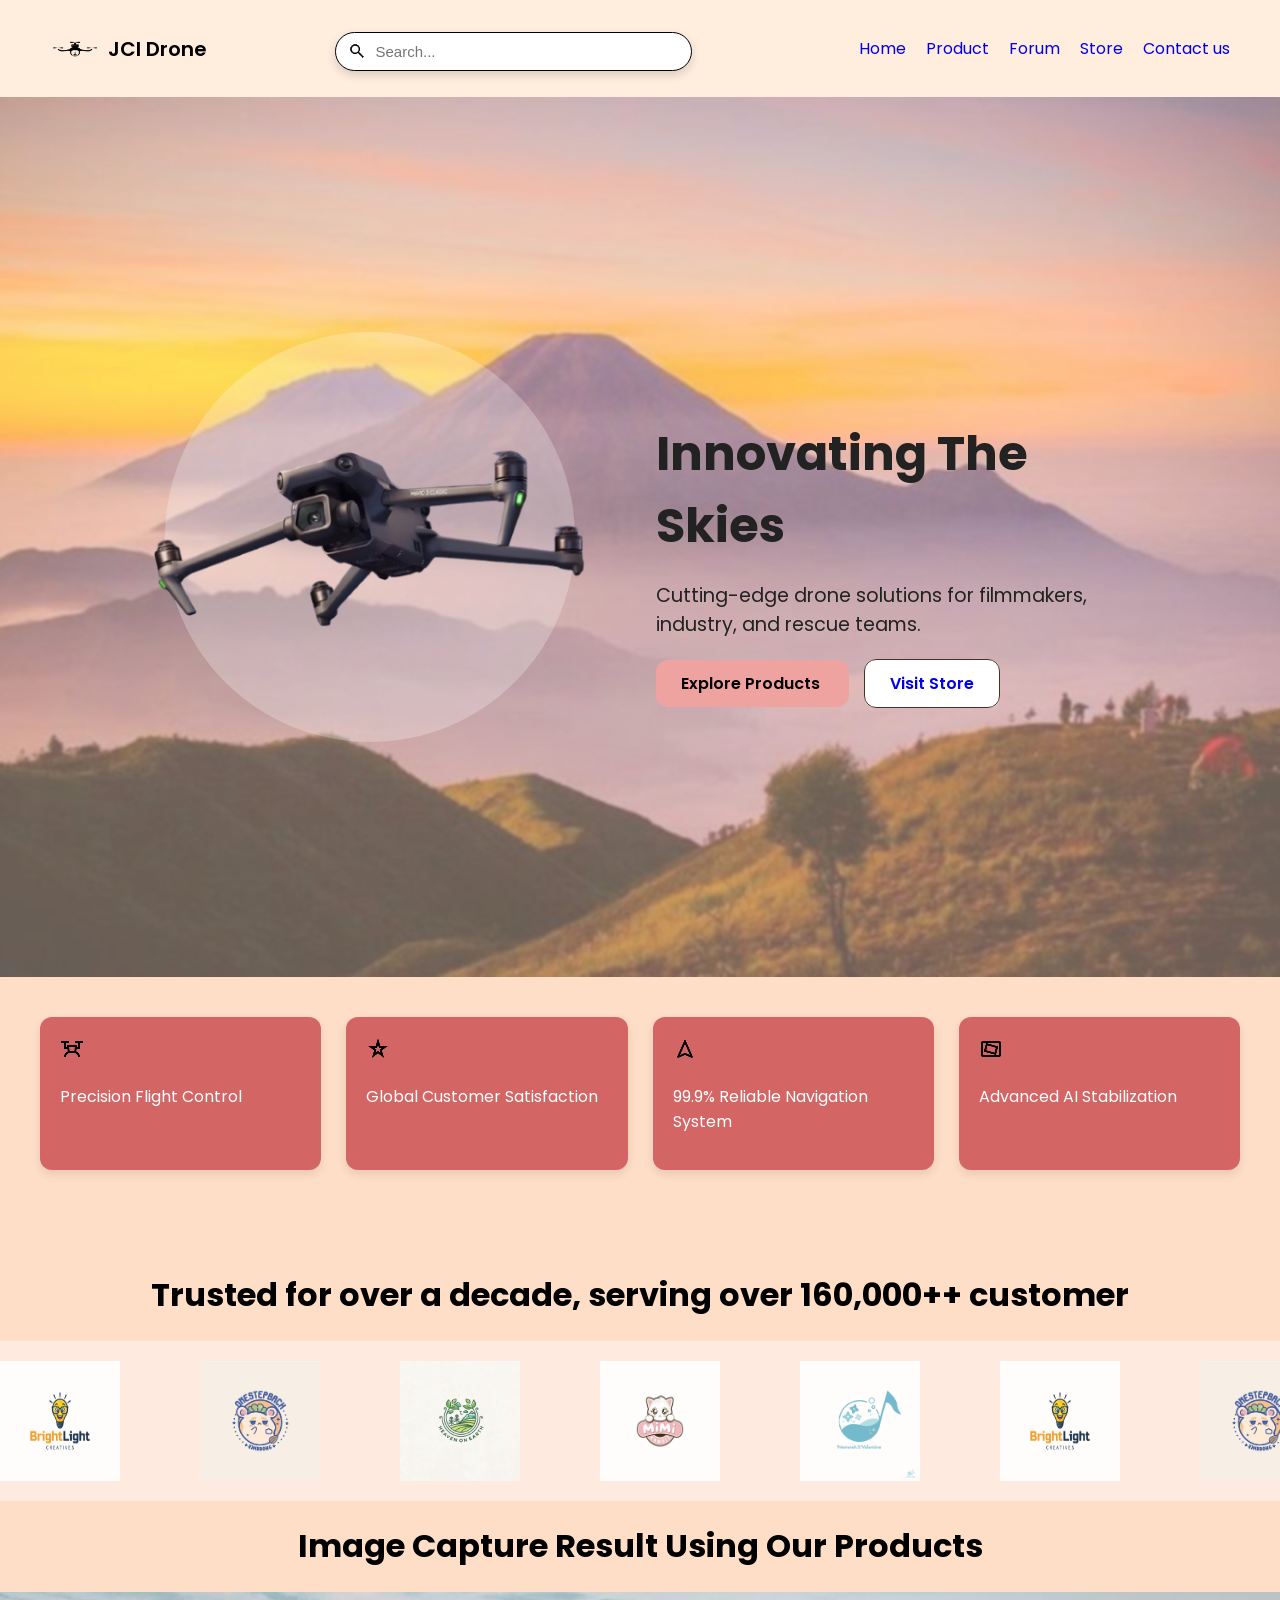
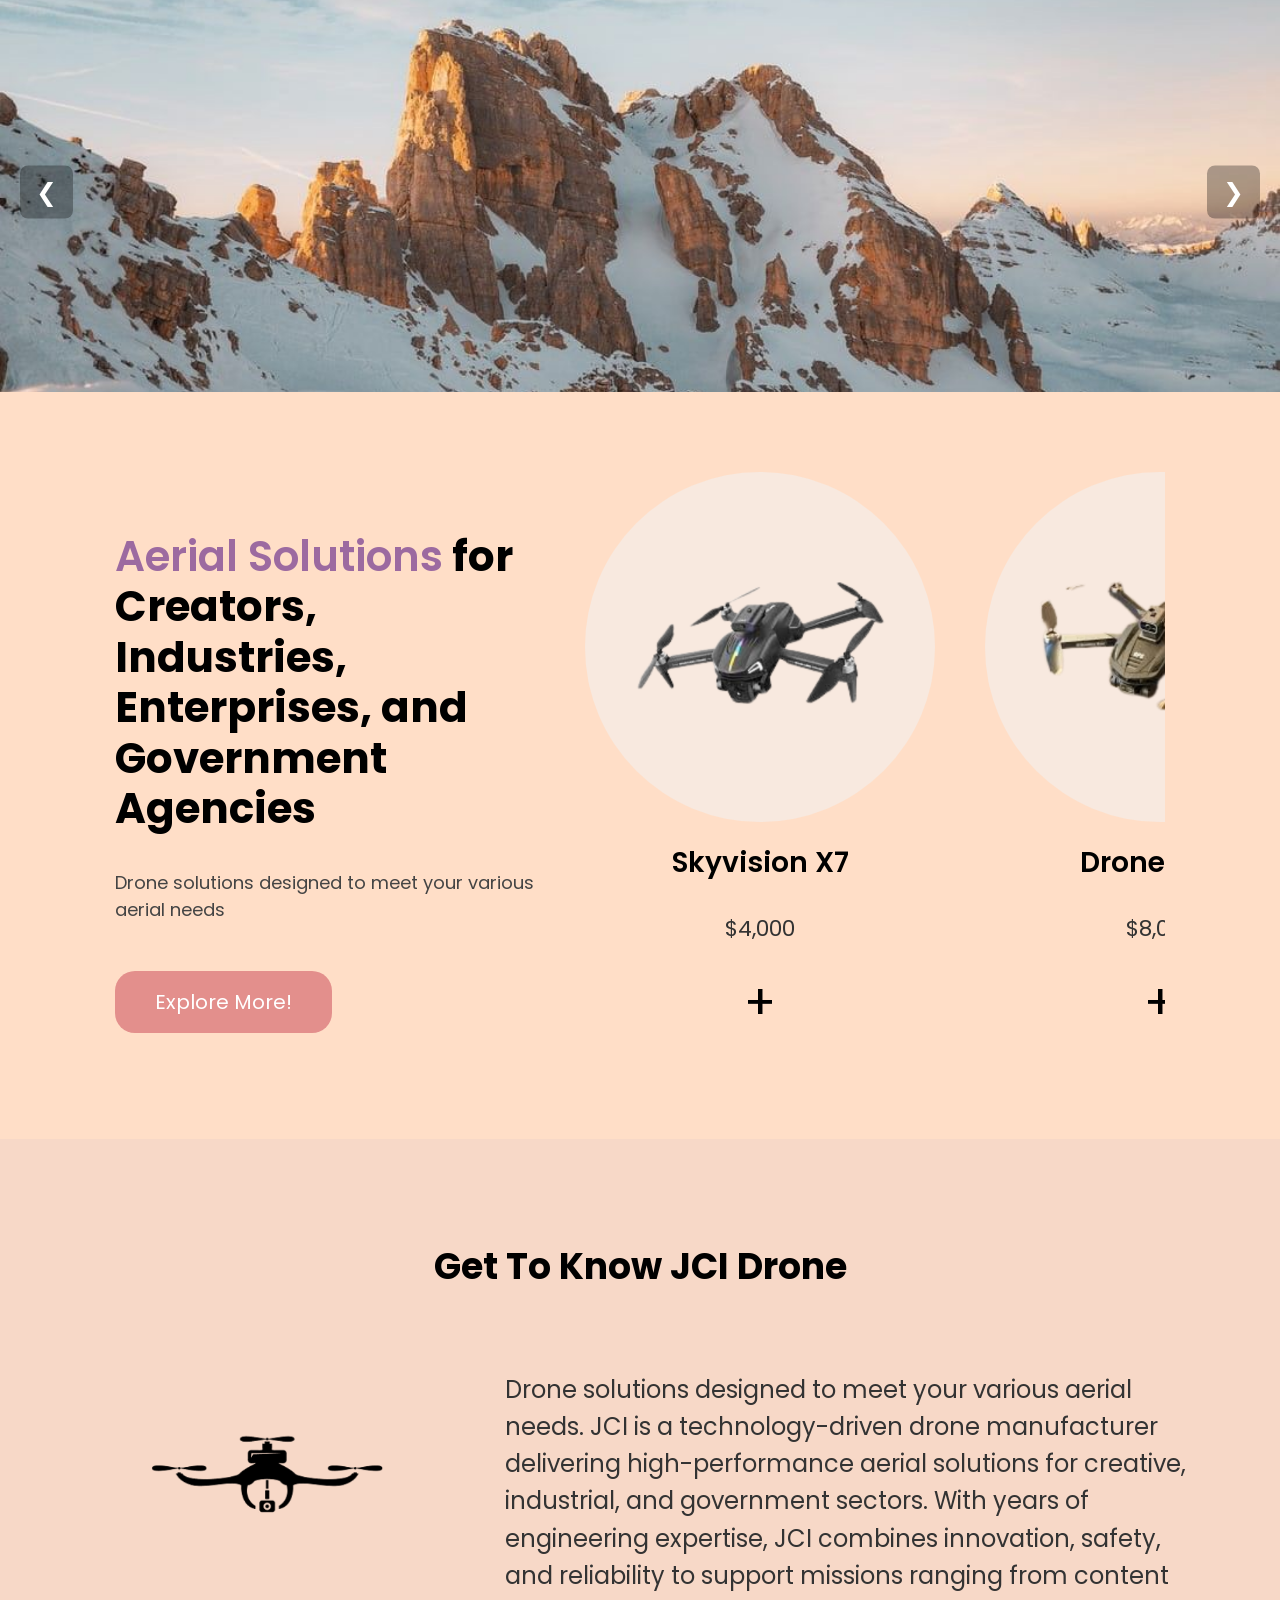
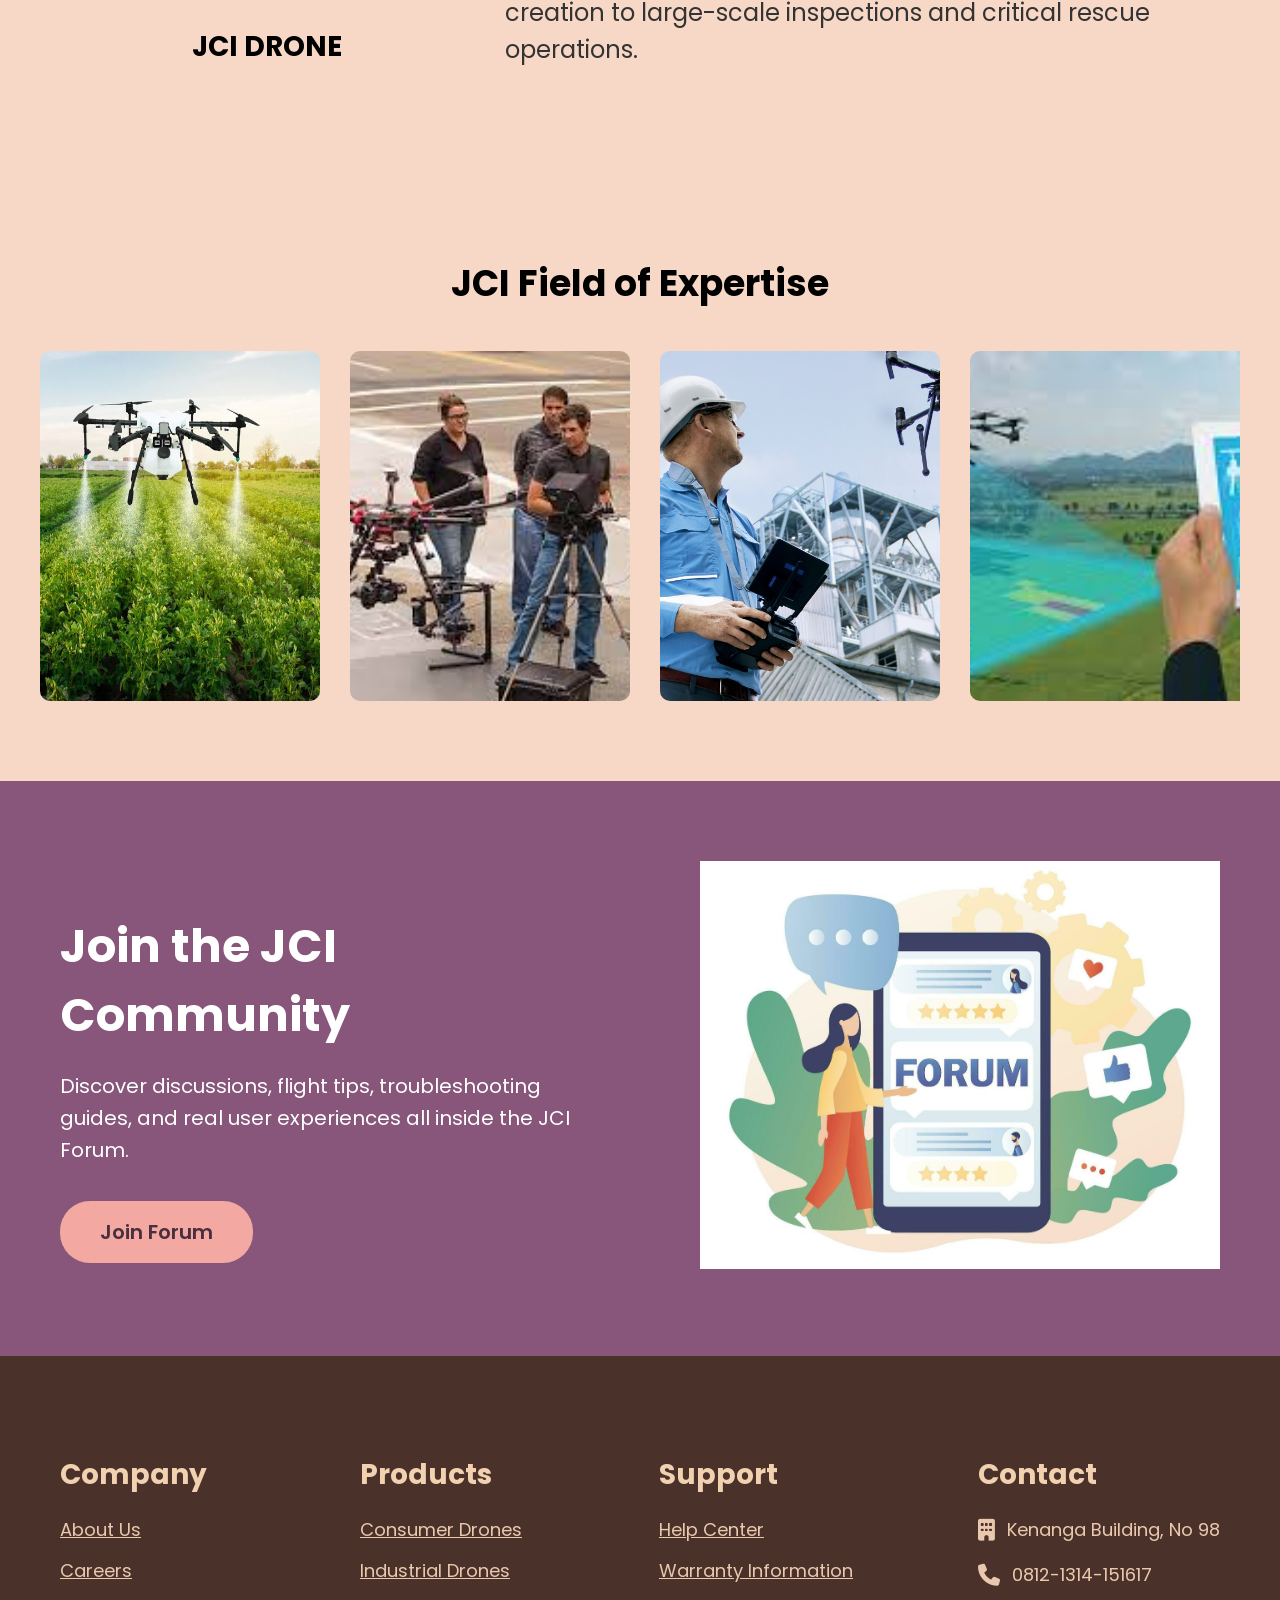
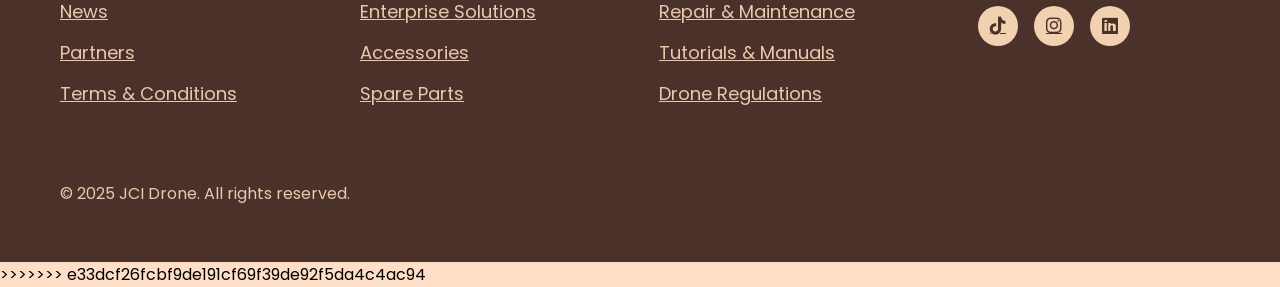
==== commit ffdb4c0a: "Fix merge conflicts" ====
--- a/index.html
+++ b/index.html
@@ -1,4 +1,3 @@
-<<<<<<< HEAD
 <!DOCTYPE html>
 <html lang="en">
 <head>
@@ -291,298 +290,5 @@
 
     <script src="main.js"></script>
 </body>
-=======
-<!DOCTYPE html>
-<html lang="en">
-<head>
-    <meta charset="UTF-8">
-    <meta name="viewport" content="width=device-width, initial-scale=1.0">
-    <title>JCI Drone - Zahra</title>
-
-    <link rel="stylesheet" href="style.css">
-    <link rel="stylesheet" href="https://cdnjs.cloudflare.com/ajax/libs/font-awesome/6.5.0/css/all.min.css">
-    <link rel="preconnect" href="https://fonts.googleapis.com">
-    <link rel="preconnect" href="https://fonts.gstatic.com" crossorigin>
-    <link href="https://fonts.googleapis.com/css2?family=Poppins:ital,wght@0,100;0,200;0,300;0,400;0,500;0,600;0,700;0,800;0,900;1,100;1,200;1,300;1,400;1,500;1,600;1,700;1,800;1,900&display=swap" rel="stylesheet">
-
-</head>
-<body>
-    <nav class="navbar">
-        <a href="index.html" class="logo">
-            <img src="Asset/logodronewbg.png" alt="logo" width="50">
-            JCI Drone
-        </a>
-
-        <input type="text" placeholder="Search..." class="search-bar">
-
-        <ul class="navbar-nav" id="navbar">
-            <li><a href="index.html" class="nav"> Home </a></li>
-            <li><a href="product.html" class="nav"> Product </a></li>
-            <li><a href="forum.html" class="nav"> Forum </a></li>
-            <li><a href="store.html" class="nav"> Store </a></li>
-            <li><a href="contactus.html" class="nav"> Contact us </a></li>
-        </ul>
-
-        <div class="toggle-menu" id="toggle-menu">
-            <span></span>
-            <span></span>
-            <span></span>
-        </div>
-    </nav>
-
-    <section class="hero-section">
-        <div class="hero-left">
-            <div class="circle-bg">
-                <img src="Asset/dronewbg.png" class="hero-drone" alt="drone"> 
-            </div>
-        </div>
-
-        <div class="hero-right">
-            <h1>Innovating The Skies</h1>
-            <p>Cutting-edge drone solutions for filmmakers, industry, and rescue teams.</p>
-            <div class="hero-buttons">
-                <a href="product.html" class="btn-primary"> Explore Products </a>
-                <a href="store.html" class="btn-secondary"> Visit Store </a>
-            </div>
-        </div>
-    </section>
-
-    <div class="card-container">
-        <div class="card">
-            <img src="Asset/Icon Drone.png" class="card-drone" alt="drone">
-            <p>Precision Flight Control</p>
-        </div>
-        <div class="card">
-            <img src="Asset/icon star.png" class="card-drone" alt="drone">
-            <p>Global Customer Satisfaction</p>
-        </div>
-        <div class="card">
-            <img src="Asset/icon navigation.png" class="card-drone" alt="drone">
-            <p>99.9% Reliable Navigation System</p>
-        </div>
-        <div class="card">
-            <img src="Asset/icon stabilization.png" class="card-drone" alt="drone">
-            <p>Advanced AI Stabilization</p>
-        </div>
-    </div>
-
-    <div class="header-brand">
-        <h1>Trusted for over a decade, serving over 160,000++ customer</h1>
-        <br>
-    </div>
-
-    <div class="logo-scroll">
-        <div class="scroll-track">
-            <img src="Asset/logo 2.jpg">
-            <img src="Asset/logo 3.jpg">
-            <img src="Asset/logo 4.jpg">
-            <img src="Asset/logo 5.jpg">
-            <img src="Asset/logo 6.jpg">
-
-            <img src="Asset/logo 2.jpg">
-            <img src="Asset/logo 3.jpg">
-            <img src="Asset/logo 4.jpg">
-            <img src="Asset/logo 5.jpg">
-            <img src="Asset/logo 6.jpg">
-
-            <img src="Asset/logo 2.jpg">
-            <img src="Asset/logo 3.jpg">
-            <img src="Asset/logo 4.jpg">
-            <img src="Asset/logo 5.jpg">
-            <img src="Asset/logo 6.jpg">
-
-            <img src="Asset/logo 2.jpg">
-            <img src="Asset/logo 3.jpg">
-            <img src="Asset/logo 4.jpg">
-            <img src="Asset/logo 5.jpg">
-            <img src="Asset/logo 6.jpg">
-        </div>
-    </div>
-
-    <div class="header-brand">
-        <h1>Image Capture Result Using Our Products</h1>
-        <br>
-    </div>
-
-    <div class="image-slider">
-        <button class="prev">❮</button>
-        <img id="sliderImage" src="Asset/hasil foto drone 2.jpg">
-        <button class="next">❯</button>
-    </div>
-
-    <section class="aerial-section">
-        <div class="left-content">
-            <h2><span>Aerial Solutions</span> for<br>
-                Creators, Industries,<br>
-                Enterprises, and<br>
-                Government Agencies
-            </h2>
-
-            <p class="subtitle">
-                Drone solutions designed to meet your various aerial needs
-            </p>
-            
-            <a href="product.html" class="explore-btn">Explore More!</a>
-        </div>
-        
-        <div class="product-slider">
-            <div class="product-item">
-                <div class="product-circle">
-                    <img src="Asset/productdronewbg.png" alt="Skyvision X7">
-                </div>
-
-                <h3>Skyvision X7</h3>
-
-                <p class="price">$4,000</p>
-                
-                <div class="plus-btn"> + </div>
-            </div>
-
-            <div class="product-item">
-                <div class="product-circle">
-                    <img src="Asset/productdrone3wbg.png" alt="Drone BS-9">
-                </div>
-
-                <h3>Drone BS-9</h3>
-
-                <p class="price">$8,000</p>
-
-                <div class="plus-btn"> + </div>
-            </div>
-        </div>
-    </section>
-
-    <section class="know-section">
-        <h2 class="know-title">Get To Know JCI Drone</h2>
-        
-            <div class="know-content">
-                <div class="know-left">
-                    <img src="Asset/logodronewbg.png" alt="JCI Drone" class="know-icon">
-                    <h3>JCI DRONE</h3>
-                </div>
-
-                <div class="know-right">
-                    <p>
-                        Drone solutions designed to meet your various aerial needs.
-                        JCI is a technology-driven drone manufacturer delivering
-                        high-performance aerial solutions for creative, industrial,
-                        and government sectors. With years of engineering expertise,
-                        JCI combines innovation, safety, and reliability to support
-                        missions ranging from content creation to large-scale inspections
-                        and critical rescue operations.
-                    </p>
-                </div>
-
-            </div>
-    </section>
-
-    <section class="expertise-section">
-
-        <h2 class="expertise-title">JCI Field of Expertise</h2>
-
-        <div class="expertise-slider">
-
-            <div class="expertise-item" onclick="openModal(1)">
-                <img src="Asset/drone agriculture.jpg" alt="Field 1">
-            </div>
-
-            <div class="expertise-item" onclick="openModal(2)">
-                <img src="Asset/drone filming.jpeg" alt="Field 2">
-            </div>
-
-            <div class="expertise-item" onclick="openModal(3)">
-                <img src="Asset/drone industrial.jpg" alt="Field 3">
-            </div>
-
-            <div class="expertise-item" onclick="openModal(4)">
-                <img src="Asset/drone mapping.jpeg"Field 4">
-            </div>
-
-            <div class="expertise-item" onclick="openModal(5)">
-                <img src="Asset/drone rescue.jpg" alt="Field 5">
-            </div>
-        </div>
-    </section>
-
-    <div id="expertiseModal" class="modal">
-        <div class="modal-content">
-            <span class="close" onclick="closeModal()">&times;</span>
-            <p id="modalText">Lorem ipsum...</p>
-        </div>
-    </div>
-
-    <section class="join-community">
-        <div class="join-wrapper">
-            <div class="join-left">
-                <img src="Asset/forum foto.jpg" alt="Forum Illustration">
-            </div>
-
-            <div class="join-right">
-                <h2>Join the JCI Community</h2>
-                <p>
-                    Discover discussions, flight tips, troubleshooting guides, 
-                    and real user experiences all inside the JCI Forum.
-                </p>
-                <a href="forum.html" class="join-btn">Join Forum</a>
-            </div>
-        </div>
-    </section>
-
-    <footer class="footer">
-        <div class="footer-container">
-            <div class="footer-column">
-                <h3>Company</h3>
-                <a href="#">About Us</a>
-                <a href="#">Careers</a>
-                <a href="#">News</a>
-                <a href="#">Partners</a>
-                <a href="#">Terms & Conditions</a>
-            </div>
-
-            <div class="footer-column">
-                <h3>Products</h3>
-                <a href="#">Consumer Drones</a>
-                <a href="#">Industrial Drones</a>
-                <a href="#">Enterprise Solutions</a>
-                <a href="#">Accessories</a>
-                <a href="#">Spare Parts</a>
-            </div>
-
-            <div class="footer-column">
-                <h3>Support</h3>
-                <a href="#">Help Center</a>
-                <a href="#">Warranty Information</a>
-                <a href="#">Repair & Maintenance</a>
-                <a href="#">Tutorials & Manuals</a>
-                <a href="#">Drone Regulations</a>
-            </div>
-
-            <div class="footer-column contact">
-                <h3>Contact</h3>
-
-                <div class="contact-item">
-                    <i class="fas fa-building"></i>
-                    <span>Kenanga Building, No 98</span>
-                </div>
-
-                <div class="contact-item">
-                    <i class="fas fa-phone"></i>
-                    <span>0812-1314-151617</span>
-                </div>
-
-                <div class="social-icons">
-                    <a href="#"><i class="fab fa-tiktok"></i></a>
-                    <a href="#"><i class="fab fa-instagram"></i></a>
-                    <a href="#"><i class="fab fa-linkedin"></i></a>
-                </div>
-            </div>
-        </div>
-        
-        <p class="copyright">© 2025 JCI Drone. All rights reserved.</p>
-    </footer>
-
-
-    <script src="main.js"></script>
-</body>
 >>>>>>> e33dcf26fcbf9de191cf69f39de92f5da4c4ac94
 </html>
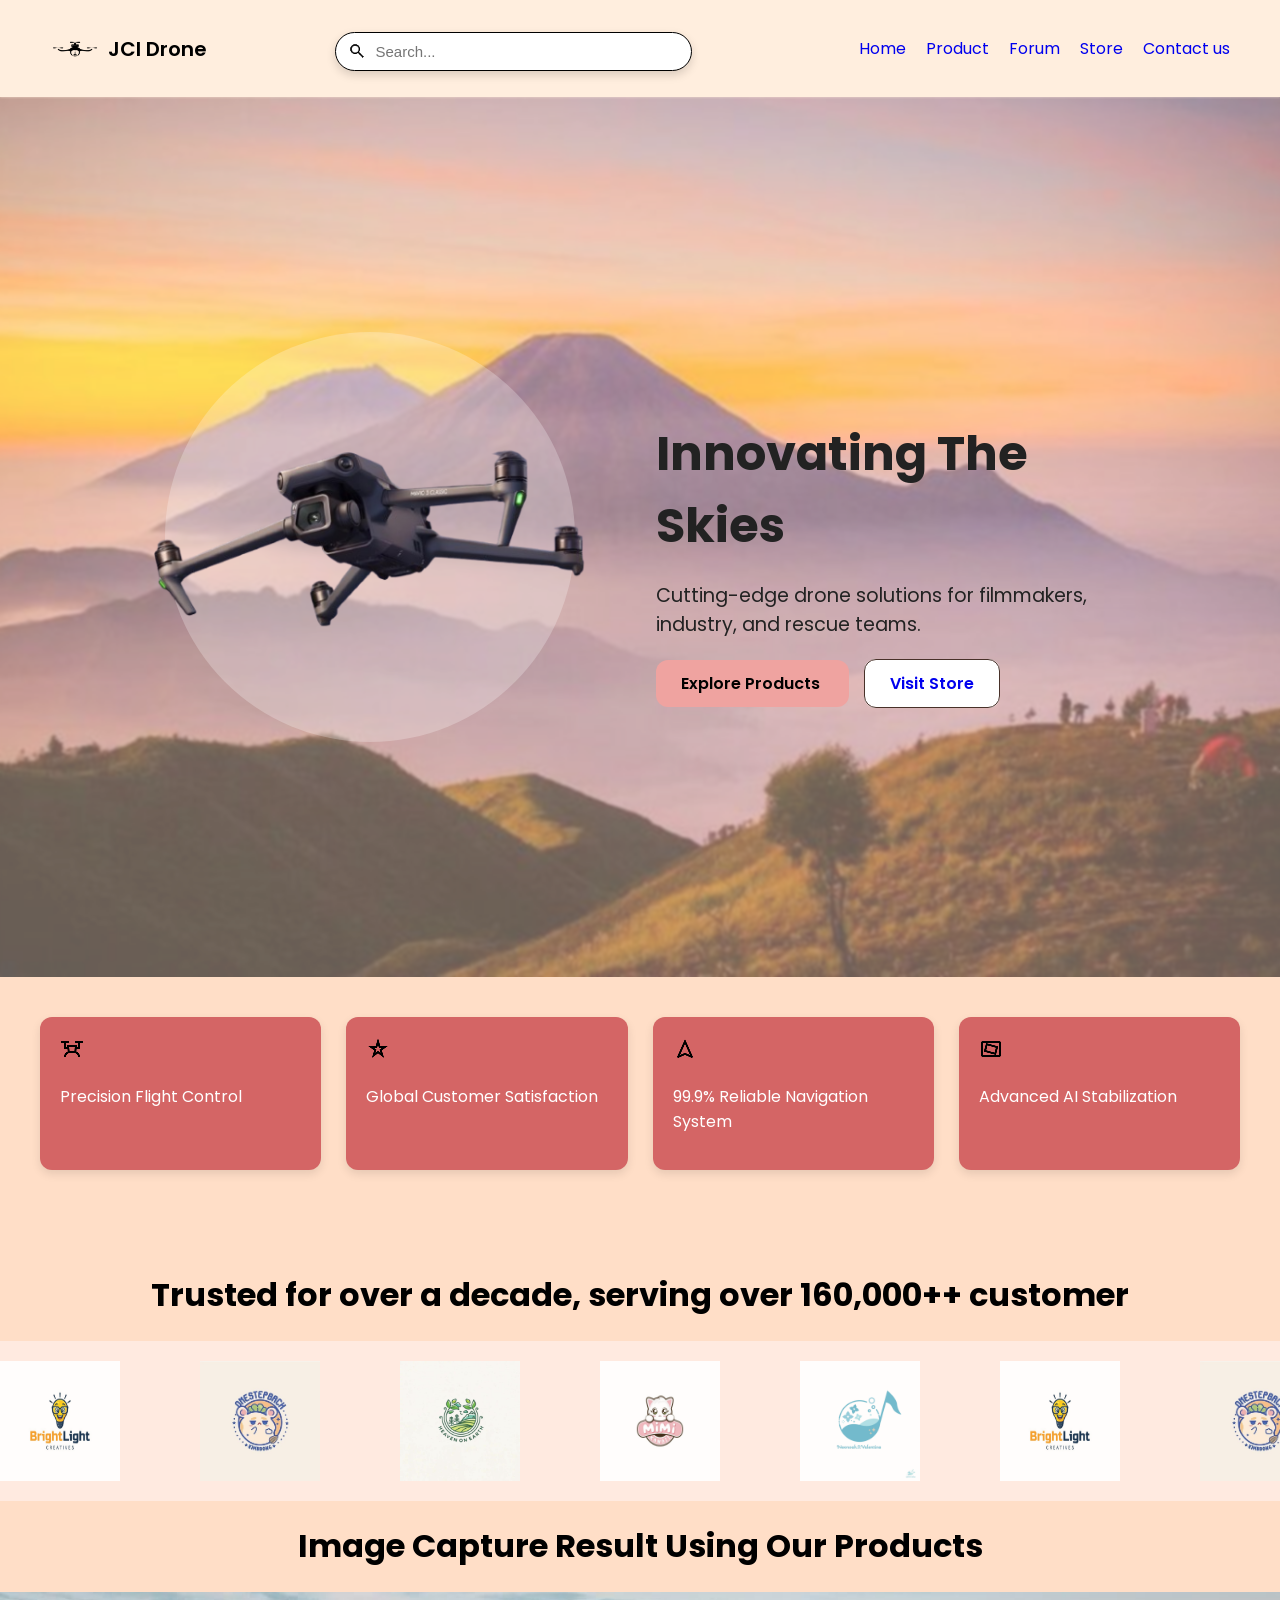
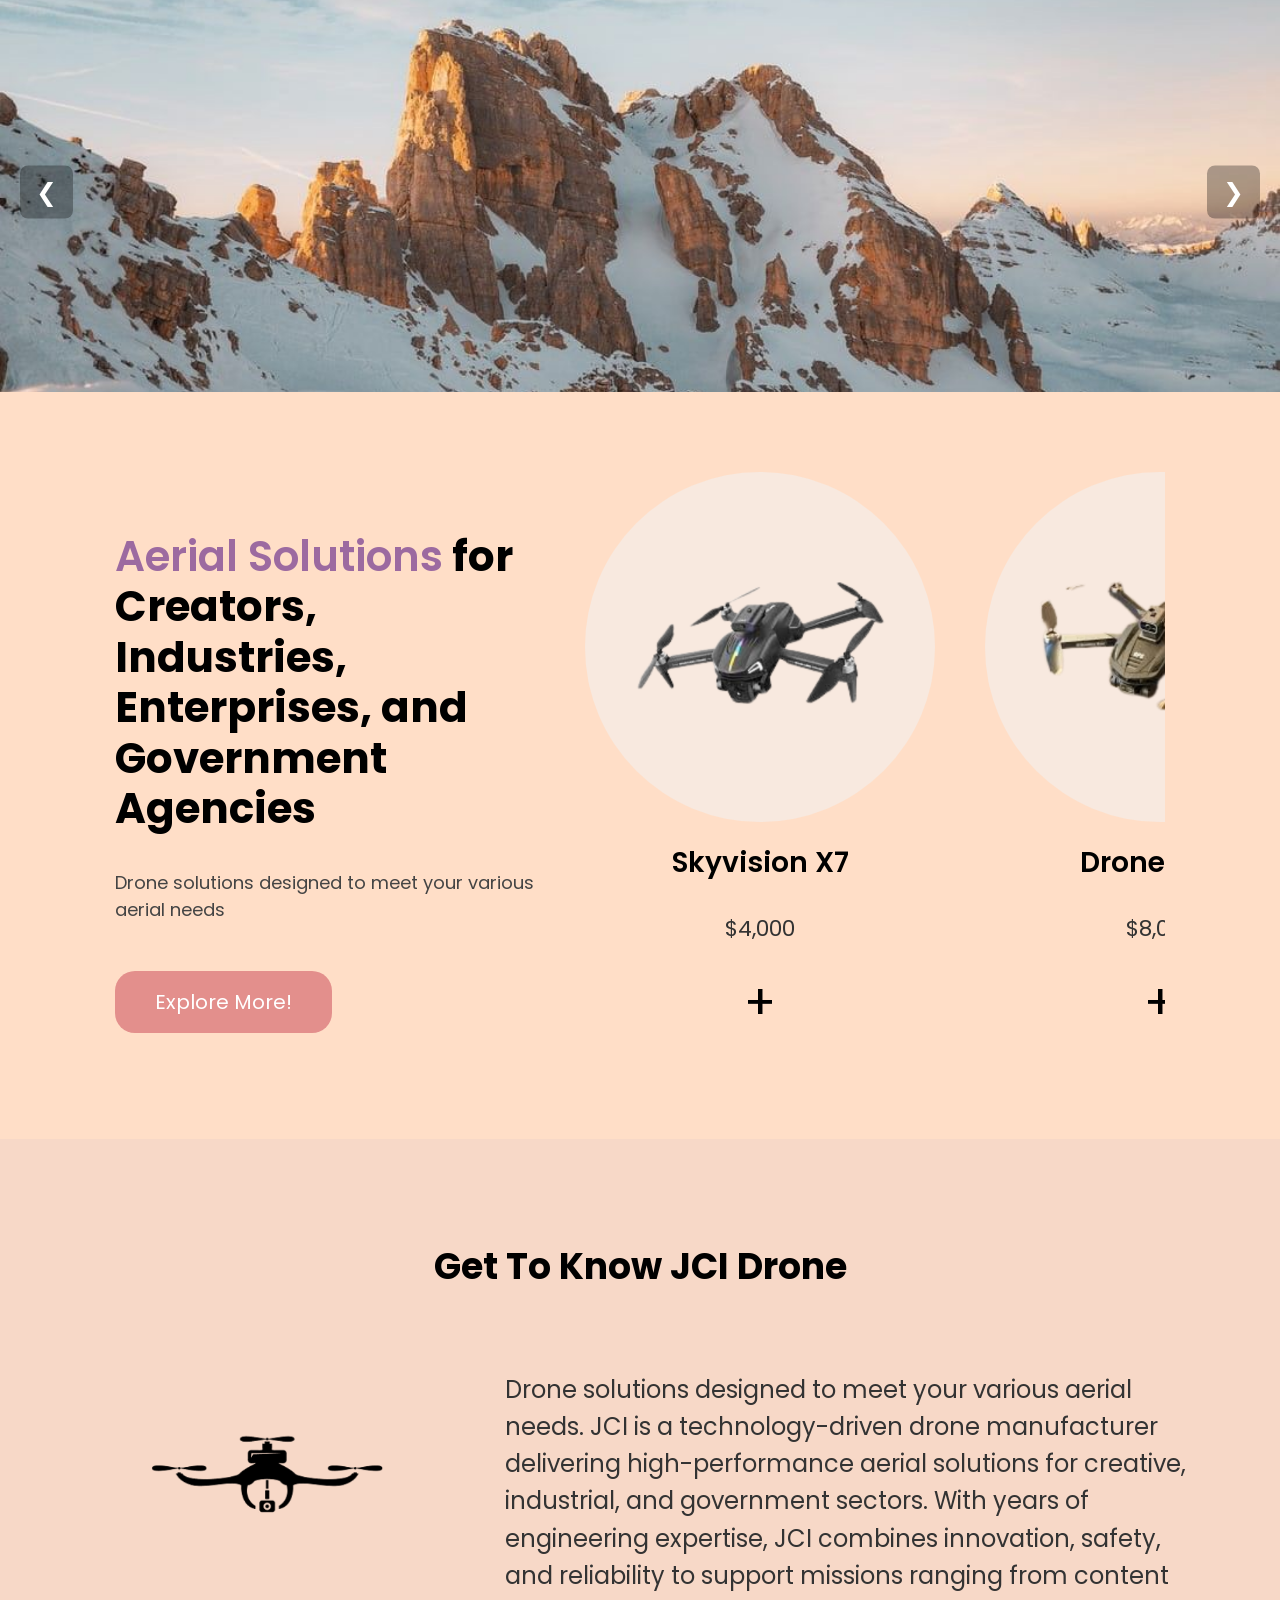
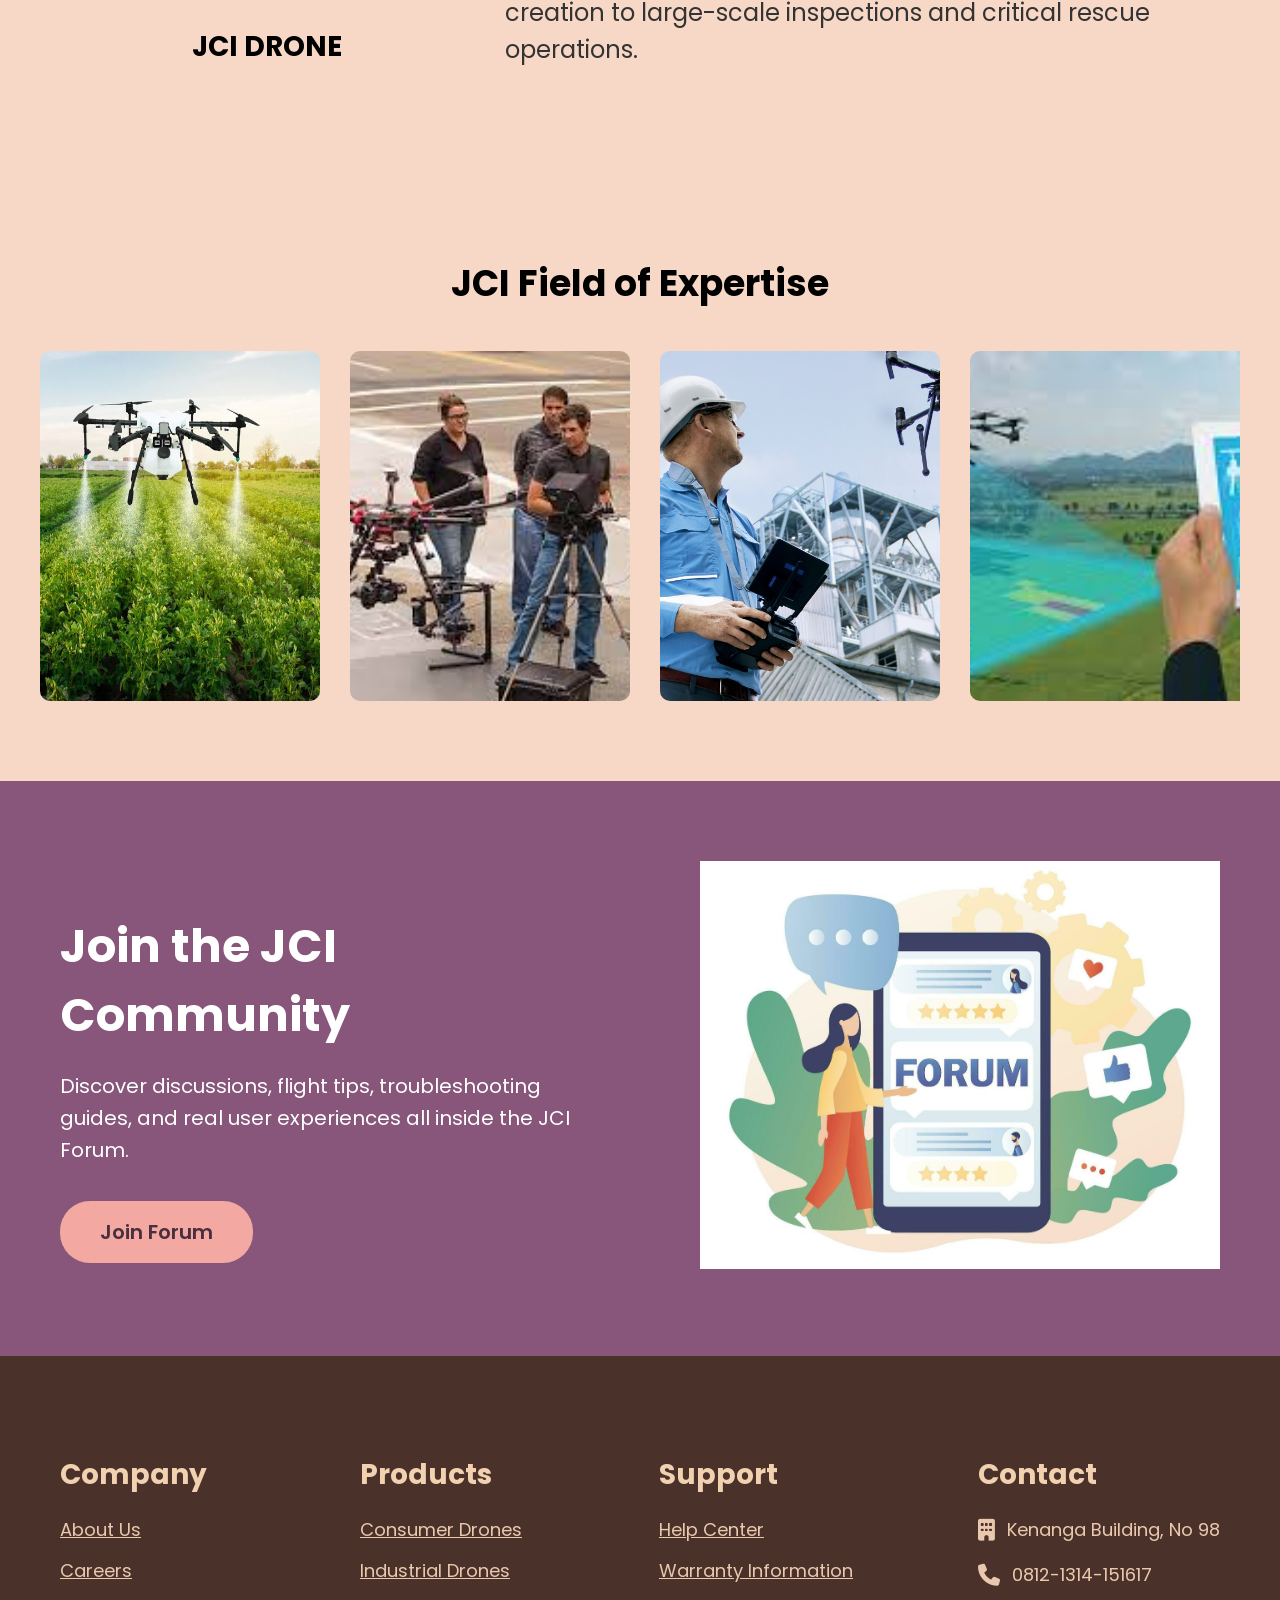
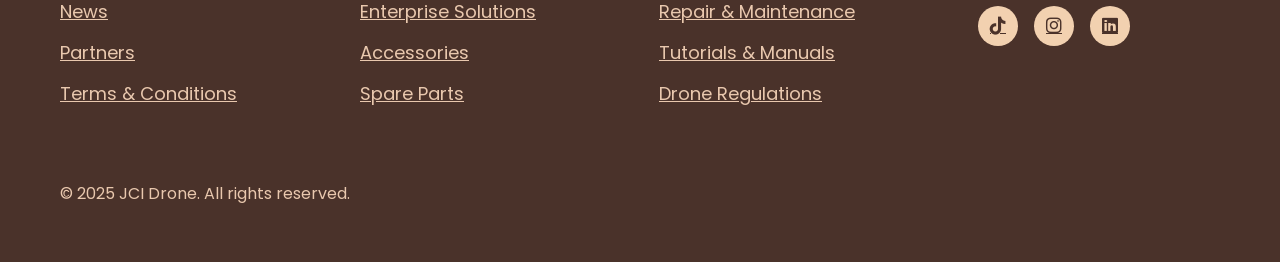
==== commit cb84e0ef: "Fix anomaly" ====
--- a/index.html
+++ b/index.html
@@ -290,5 +290,4 @@
 
     <script src="main.js"></script>
 </body>
->>>>>>> e33dcf26fcbf9de191cf69f39de92f5da4c4ac94
 </html>
